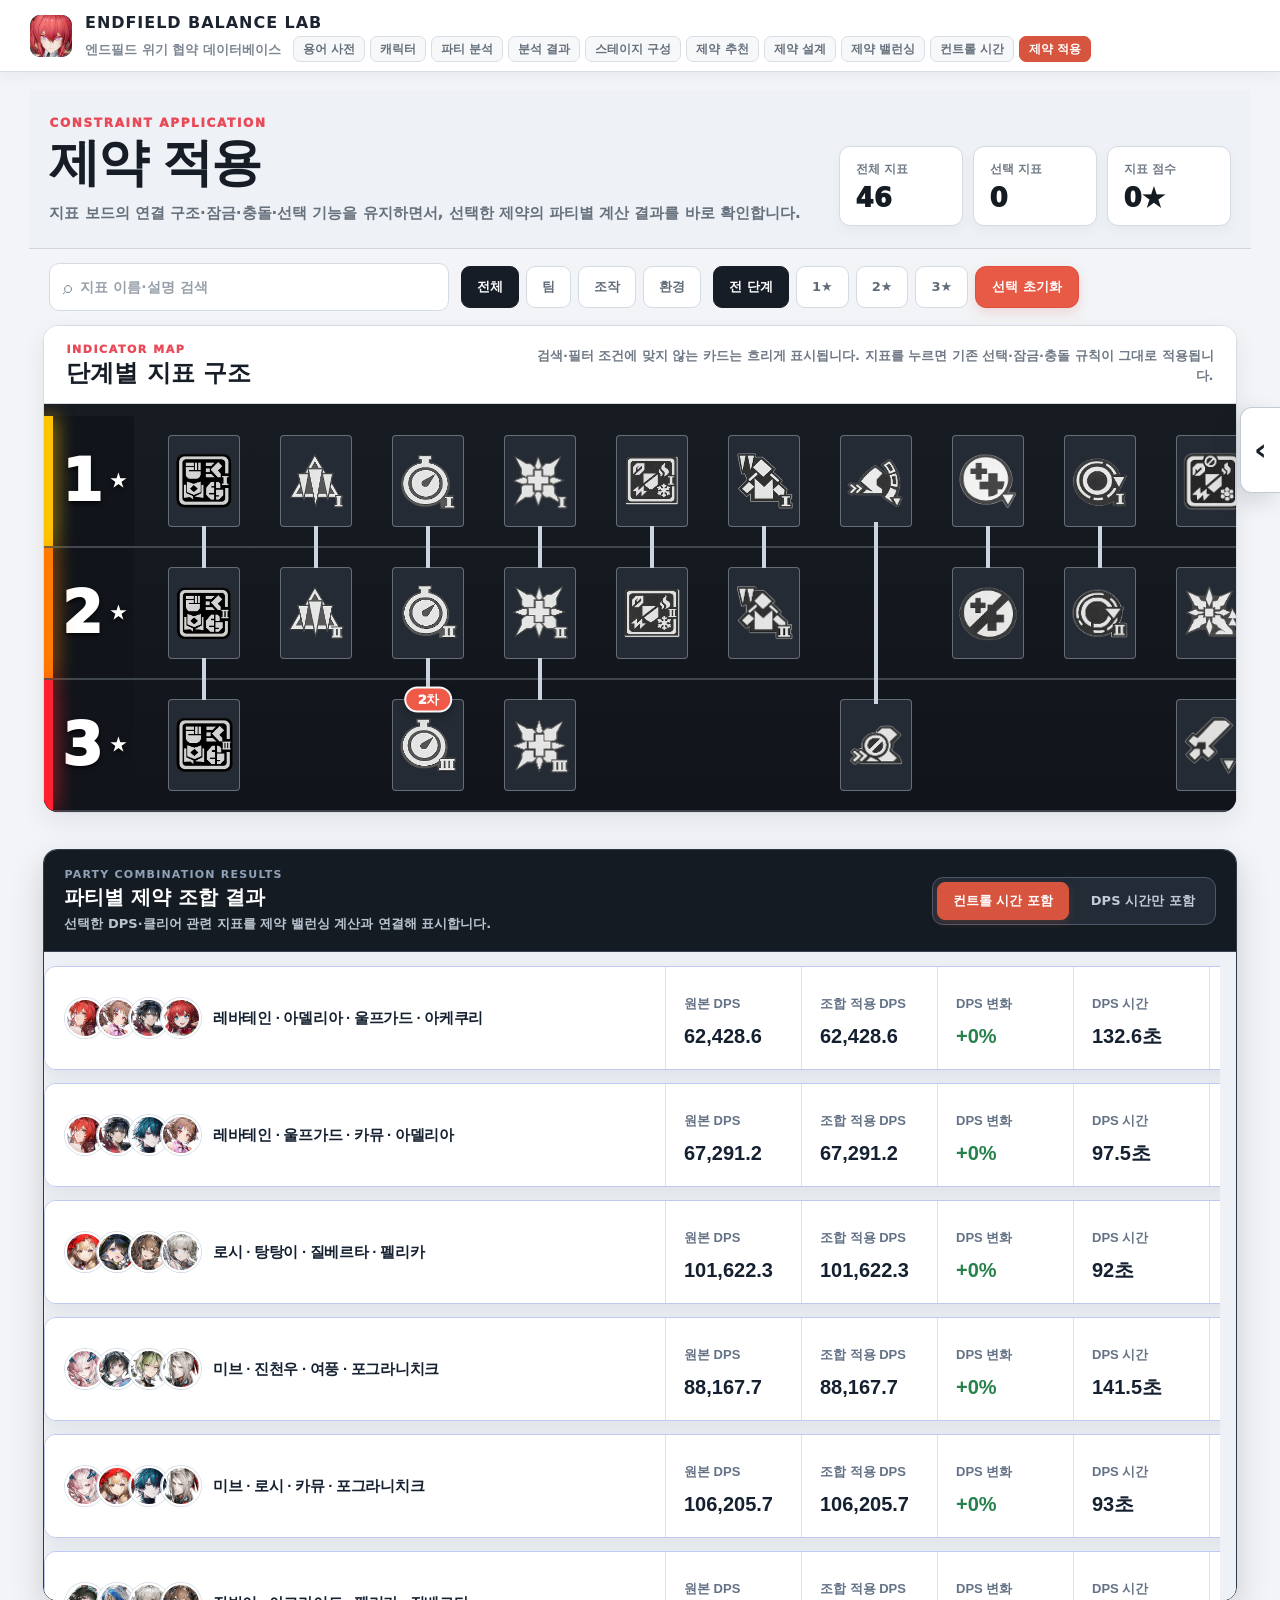
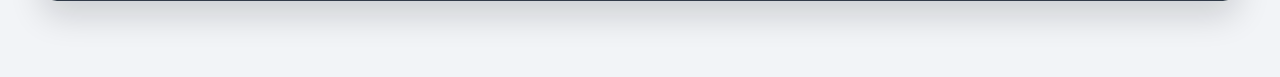
==== constraint-application/index.html @ 931641bd "사이트 초기 파일" ====
<!DOCTYPE html>
<html lang="ko">
<head>
  <meta charset="UTF-8" />
  <meta name="viewport" content="width=device-width, initial-scale=1.0"/>
  <title>제약 적용 | Endfield Balance Lab</title>
  <link rel="stylesheet" href="style.css"/>
  <link rel="stylesheet" href="dashboard.css"/>
  <link rel="stylesheet" href="redesign.css"/>
  <link rel="stylesheet" href="editor-v3.css"/>
  <link rel="stylesheet" href="editor-v4.css"/>
  <link rel="stylesheet" href="editor-v5.css"/>
  <link rel="stylesheet" href="editor-v6.css"/>
  <link rel="stylesheet" href="editor-v7.css"/>
  <link rel="stylesheet" href="editor-v8.css"/>
  <link rel="stylesheet" href="editor-v9.css"/>
  <link rel="stylesheet" href="editor-v10.css"/>
  <link rel="stylesheet" href="editor-v11.css"/>
  <link rel="stylesheet" href="editor-v12.css"/>
  <link rel="stylesheet" href="constraint-application.css?v=12"/>
  <link rel="stylesheet" href="integration-nav.css?v=10"/>
  <link rel="icon" type="image/png" href="favicon.png">
</head>
<body>
<header class="integrated-site-topbar">
  <div class="integrated-site-brand">
    <a class="integrated-brand-mark" href="../index.html" aria-label="Endfield Balance Lab 파티 분석 페이지"><img class="site-brand-character" src="../assets/lab-brand-character.jpg" alt=""></a>
    <div class="integrated-brand-copy">
      <a class="integrated-brand-title" href="../index.html"><strong>ENDFIELD BALANCE LAB</strong></a>
      <div class="integrated-brand-lower">
        <small>엔드필드 위기 협약 데이터베이스</small>
        <nav class="integrated-site-nav" aria-label="페이지 전환">
          <a href="../glossary.html">용어 사전</a>
          <a href="../characters.html">캐릭터</a>
          <a href="../index.html">파티 분석</a>
          <a href="../results.html">분석 결과</a>
          <a href="../dungeon-monsters.html">스테이지 구성</a>
          <a href="../constraints.html">제약 추천</a>
          <a href="../constraint-board.html">제약 설계</a>
          <a href="../constraint-balancing/index.html">제약 밸런싱</a>
          <a href="../control-time/index.html">컨트롤 시간</a>
          <a href="index.html" class="active" aria-current="page">제약 적용</a>
        </nav>
      </div>
    </div>
  </div>
</header>

<main id="constraint-page-stage" class="app-stage constraint-only-stage">
  <section id="simulator-view" class="app-view active">
    <div class="sim-wrapper">
      <header class="constraint-workspace-head">
        <div>
          <div class="constraint-workspace-kicker">CONSTRAINT APPLICATION</div>
          <h1>제약 적용</h1>
          <p>지표 보드의 연결 구조·잠금·충돌·선택 기능을 유지하면서, 선택한 제약의 파티별 계산 결과를 바로 확인합니다.</p>
        </div>
        <div class="constraint-workspace-metrics" aria-label="제약 적용 현황">
          <div><small>전체 지표</small><strong id="dashboard-total-count">46</strong></div>
          <div><small>선택 지표</small><strong id="dashboard-selected-count">0</strong></div>
          <div><small>지표 점수</small><strong><span id="dashboard-score">0</span>★</strong></div>
        </div>
      </header>

      <main class="sim-main sim-main-stacked">
        <div class="constraint-board-toolbar" aria-label="지표 검색 및 필터">
          <label class="constraint-search-box">
            <span aria-hidden="true">⌕</span>
            <input id="constraint-board-search" type="search" placeholder="지표 이름·설명 검색" autocomplete="off">
          </label>
          <div class="constraint-filter-group" id="constraint-type-filters" aria-label="지표 유형 필터">
            <button class="constraint-filter-chip active" type="button" data-filter="all">전체</button>
            <button class="constraint-filter-chip" type="button" data-filter="team">팀</button>
            <button class="constraint-filter-chip" type="button" data-filter="control">조작</button>
            <button class="constraint-filter-chip" type="button" data-filter="env">환경</button>
          </div>
          <div class="constraint-filter-group" id="constraint-tier-filters" aria-label="지표 단계 필터">
            <button class="constraint-filter-chip active" type="button" data-tier="all">전 단계</button>
            <button class="constraint-filter-chip" type="button" data-tier="1">1★</button>
            <button class="constraint-filter-chip" type="button" data-tier="2">2★</button>
            <button class="constraint-filter-chip" type="button" data-tier="3">3★</button>
            <button class="constraint-selection-reset" type="button" onclick="resetSelected()">선택 초기화</button>
          </div>
        </div>

        <section class="sim-board-shell constraint-dashboard-board">
          <div class="constraint-board-heading">
            <div>
              <span>INDICATOR MAP</span>
              <h2>단계별 지표 구조</h2>
            </div>
            <p>검색·필터 조건에 맞지 않는 카드는 흐리게 표시됩니다. 지표를 누르면 기존 선택·잠금·충돌 규칙이 그대로 적용됩니다.</p>
          </div>
          <div class="sim-body">
            <section class="board-wrap" aria-label="지표 선택 보드">
              <div id="grid-area" class="grid-area"></div>
            </section>
          </div>
        </section>

        <!-- V21 선택 상태 처리에 필요한 원본 영역입니다. 화면에는 표시하지 않습니다. -->
        <section class="side-panel selected-panel-wide" aria-label="선택된 지표 목록">
          <div class="panel-header">
            <div><span>선택된 지표</span><small>선택 순서대로 확인하고 개별 제거할 수 있습니다.</small></div>
            <div class="panel-header-actions">
              <div class="selected-score-box"><small>총합 점수</small><strong id="selected-score">0★</strong></div>
              <div class="selected-count-box"><small>선택 수</small><strong id="selected-count">0</strong></div>
              <button class="panel-reset-btn" onclick="resetSelected()">전체 초기화</button>
            </div>
          </div>
          <div id="panel-list" class="panel-list panel-list-wide"></div>
        </section>

        <section class="constraint-result-shell" aria-label="파티별 제약 조합 결과">
          <div class="constraint-result-heading">
            <div>
              <span>PARTY COMBINATION RESULTS</span>
              <h2>파티별 제약 조합 결과</h2>
              <p>선택한 DPS·클리어 관련 지표를 제약 밸런싱 계산과 연결해 표시합니다.</p>
            </div>
            <div class="constraint-time-mode-toggle" role="group" aria-label="남은 시간 계산 기준">
              <button type="button" class="constraint-time-mode-button active" data-time-mode="practical" aria-pressed="true">컨트롤 시간 포함</button>
              <button type="button" class="constraint-time-mode-button" data-time-mode="dps" aria-pressed="false">DPS 시간만 포함</button>
            </div>
          </div>
          <iframe
            id="constraint-result-frame"
            class="constraint-result-frame"
            src="constraint-balancing/index.html?embed=1"
            title="파티별 제약 조합 결과"
            scrolling="auto"
          ></iframe>
        </section>
      </main>
    </div>
  </section>
</main>


<button type="button" id="constraint-combo-drawer-toggle" class="constraint-combo-drawer-toggle" aria-expanded="false" aria-controls="constraint-combo-drawer" aria-label="제약 조합 저장 패널 열기">
  <span aria-hidden="true">‹</span>
</button>

<aside id="constraint-combo-drawer" class="constraint-combo-drawer" aria-hidden="true" aria-labelledby="constraint-combo-drawer-title" inert>
  <div class="constraint-combo-drawer-inner">
    <header class="constraint-combo-drawer-heading">
      <small>CONSTRAINT COMBINATION ARCHIVE</small>
      <div class="constraint-combo-heading-row">
        <h2 id="constraint-combo-drawer-title">제약 조합</h2>
        <label class="constraint-combo-search-field" aria-label="제약 조합 제목 검색">
          <input id="constraint-combo-search" type="search" autocomplete="off" placeholder="제약 조합 검색">
        </label>
      </div>
      <p>선택한 제약들을 조합으로 저장하거나, 저장된 조합을 다시 불러옵니다.</p>
    </header>

    <div class="constraint-combo-tabs" role="tablist" aria-label="제약 조합 메뉴">
      <button type="button" id="constraint-combo-save-tab" class="constraint-combo-tab active" role="tab" aria-selected="true" aria-controls="constraint-combo-save-panel">제약 조합 저장</button>
      <button type="button" id="constraint-combo-saved-tab" class="constraint-combo-tab" role="tab" aria-selected="false" aria-controls="constraint-combo-saved-panel">저장된 제약 조합 <span id="constraint-combo-saved-count">0</span></button>
    </div>

    <section id="constraint-combo-save-panel" class="constraint-combo-panel active" role="tabpanel" aria-labelledby="constraint-combo-save-tab">
      <div class="constraint-combo-current-summary">
        <div><small>현재 총점</small><strong><span id="constraint-combo-current-score">0</span>★</strong></div>
        <div><small>선택 제약</small><strong><span id="constraint-combo-current-count">0</span>개</strong></div>
      </div>
      <label class="constraint-combo-name-field">
        <span>제약 조합 이름</span>
        <input id="constraint-combo-name" type="text" maxlength="48" autocomplete="off" placeholder="예: 13점 보스전 조합">
      </label>
      <div class="constraint-combo-section-title"><strong>현재 선택된 제약</strong><span id="constraint-combo-current-caption">선택 없음</span></div>
      <div id="constraint-combo-current-list" class="constraint-combo-constraint-list"></div>
      <div class="constraint-combo-save-actions">
        <button type="button" id="constraint-combo-save-button" class="constraint-combo-primary-button">현재 조합 저장 + JSON 추출</button>
        <p id="constraint-combo-save-note">저장하면 이 브라우저에 기록되고, 저장된 조합 전체가 JSON 파일로 함께 추출됩니다.</p>
      </div>
    </section>

    <section id="constraint-combo-saved-panel" class="constraint-combo-panel" role="tabpanel" aria-labelledby="constraint-combo-saved-tab" hidden>
      <div class="constraint-combo-section-title"><strong>저장된 제약 조합</strong><span id="constraint-combo-saved-caption">0개</span></div>
      <div id="constraint-combo-saved-list" class="constraint-combo-saved-list"></div>
    </section>
  </div>
</aside>

<div id="constraint-combo-toast" class="constraint-combo-toast" role="status" aria-live="polite"></div>

<script src="data.js"></script>
<script src="script.js"></script>
<script src="saved-constraint-combinations.js"></script>
<script src="constraint-application.js?v=12"></script>
</body>
</html>
---- constraint-application/style.css ----
/* =========================================================
   Base / Reset
========================================================= */
*{
  margin:0;
  padding:0;
  box-sizing:border-box;
}

html,
body{
  width:100%;
  height:100%;
}

body{
  overflow:hidden;
  font-family:"Pretendard","Noto Sans KR",sans-serif;
  color:#fff;
  background:
    radial-gradient(circle at left,#00374c 0%,#020814 45%),
    radial-gradient(circle at right,#3b0010 0%,#020814 55%);
}

/* =========================================================
   Main Layout
========================================================= */


.sim-wrapper{
  position:relative;
  overflow:hidden;
  width:100%;
  height:100vh;
  display:grid;
  grid-template-rows:110px minmax(0,1fr);
  background:#020814;
}

.sim-wrapper::before{
  content:"";
  position:absolute;
  inset:0;
  z-index:0;

  background:
    linear-gradient(
      rgba(0,0,0,.35),
      rgba(0,0,0,.50)
    ),
    linear-gradient(#020814,#020814);

  background-size:cover;
  background-position:center;
  background-repeat:no-repeat;
  pointer-events:none;
}

.sim-wrapper > *{
  position:relative;
  z-index:1;
}

.sim-main{
  display:grid;
  grid-template-columns:minmax(0,1fr) clamp(420px, 24vw, 560px);
  min-width:0;
  min-height:0;
}

.main-left{
  display:grid;
  grid-template-rows:minmax(0,1fr) auto 88px;
  min-width:0;
  min-height:0;
}

.sim-body{
  display:block;
  min-width:0;
  min-height:0;
  overflow:visible;
}


.sim-header{
  position:relative;
  padding:18px 32px 28px;
  border-bottom:1px solid rgba(255,255,255,.08);
}

.small-title{
  margin-bottom:10px;
  font-size:14px;
  font-weight:700;
  color:#d7d7d7;
}

.main-title{
  position:relative;
  padding-left:18px;
  font-size:clamp(52px, 3.2vw, 76px);
  font-weight:900;
  letter-spacing:-.03em;
}

.main-title::before{
  content:"";
  position:absolute;
  left:0;
  top:6px;
  width:8px;
  height:52px;
  background:repeating-linear-gradient(
    to bottom,
    #fff 0 8px,
    transparent 8px 12px
  );
}



/* =========================================================
   Constraint Board
========================================================= */
.board-wrap{
  overflow-x:auto;
  overflow-y:visible;
  min-width:0;
  margin-top:24px;
  scrollbar-width:thin;
  scrollbar-color:rgba(255,255,255,.08) transparent;
}

.board-wrap::-webkit-scrollbar{
  height:6px;
}

.board-wrap::-webkit-scrollbar-track{
  background:transparent;
}

.board-wrap::-webkit-scrollbar-thumb{
  background:rgba(255,255,255,.08);
  border-radius:999px;
}

.board-wrap::-webkit-scrollbar-thumb:hover{
  background:rgba(255,255,255,.18);
}

.grid-area{
  min-width:max-content;
  overflow:visible;
}

.row-wrap{
  position:relative;
  display:grid;
  grid-template-columns:90px 1fr;
  min-width:2400px;
  height:clamp(140px, 8vw, 180px);
  border-bottom:4px solid rgba(140,140,160,.25);
  overflow:visible;
}

.row-label{
  position:relative;
  display:flex;
  align-items:center;
  justify-content:center;
  gap:8px;
  overflow:hidden;
  background:rgba(0,0,0,.45);
}

.tier-num{
  font-size:66px;
  font-weight:900;
}

.tier-icon{
  font-size:18px;
}

.tier-bar{
  position:absolute;
  left:0;
  top:0;
  bottom:0;
  width:8px;
  z-index:3;
}

.tier-bar.t1{
  background:#ffc400;
  box-shadow:0 0 20px #ffc400;
}

.tier-bar.t2{
  background:#ff7a00;
  box-shadow:0 0 20px #ff7a00;
}

.tier-bar.t3{
  background:#ff2030;
  box-shadow:0 0 20px #ff2030;
}

.cards-row{
  position:relative;
  display:grid;
  grid-template-columns:repeat(24, clamp(72px, 4vw, 96px));
  column-gap:clamp(42px, 2.4vw, 64px);
  align-items:center;
  padding-left:32px;
}

/* =========================================================
   Constraint Cards
========================================================= */
.card{
  position:relative;
  width:clamp(72px, 4vw, 96px);
  height:clamp(92px, 5.2vw, 122px);
  border:1px solid rgba(255,255,255,.25);
  background:linear-gradient(135deg,rgba(255,255,255,.12),rgba(255,255,255,.03));
  display:flex;
  align-items:center;
  justify-content:center;
  transition:.14s;
  overflow:visible;
}

.card:hover{
  border-color:rgba(255,255,255,.5);
  z-index:200;
}

.card.selected{
  background:linear-gradient(
    180deg,
    #d21820 0%,
    #8f1015 100%
  );

  border-color:#ff7070;

  box-shadow:
    0 0 0 1px rgba(255,255,255,.45),
    0 0 10px rgba(255,40,40,.38),
    0 0 18px rgba(255,0,0,.22);
}

.card.select-flash{
  animation:selectedCardPulse .32s ease-out;
}

@keyframes selectedCardPulse{
  0%{
    box-shadow:
      0 0 0 0 rgba(255,255,255,0),
      0 0 0 rgba(255,0,0,0);
    filter:brightness(1);
  }

  45%{
    box-shadow:
       0 0 0 4px rgba(255,255,255,1),
       0 0 30px rgba(255,0,0,1),
       0 0 68px rgba(255,0,0,.95),
       0 0 110px rgba(255,40,40,.45);
   
     filter:brightness(1.65);
  }

  100%{
    box-shadow:
      0 0 0 2px rgba(255,255,255,.75),
      0 0 16px rgba(255,0,0,.9),
      0 0 34px rgba(255,0,0,.55);
    filter:brightness(1);
  }
}

.card-icon{
  font-size:34px;
  color:#f2f2f2;
  z-index:2;
}

.card-icon img{
  width:clamp(60px, 3.2vw, 78px);
  height:clamp(60px, 3.2vw, 78px);
  object-fit:contain;
  display:block;
}

.card-check{
  position:absolute;
  top:6px;
  right:6px;
  width:22px;
  height:22px;
  background:#fff;
  color:#d40000;
  display:none;
  align-items:center;
  justify-content:center;
  font-size:18px;
  font-weight:900;
  z-index:20;
}

.card.selected .card-check{
  display:flex;
}

.card-pts{
  position:absolute;
  right:8px;
  bottom:6px;
  font-size:15px;
  font-weight:700;
  color:#fff;
  z-index:10;
}

.card-x{
  position:absolute;
  inset:0;
  display:flex;
  align-items:center;
  justify-content:center;
  font-size:48px;
  color:rgba(255,255,255,.08);
}

.empty{
  opacity:.18;
}

.card.empty{
  border:none !important;
  background:none !important;
  box-shadow:none !important;
}

.disabled{
  opacity:.4;
}

.lock-mark{
  position:absolute;
  left:6px;
  bottom:4px;
  font-size:16px;
  z-index:20;
}

.key-card{
  border-color:#ffd400;
  box-shadow:0 0 12px rgba(255,212,0,.35);
}

/* =========================================================
   Group Connection Lines
========================================================= */
.conn{
  position:absolute;
  background:#dfe7f2;
  pointer-events:none;
  z-index:1;
  box-shadow:none;
}

.card.line-top .conn.top{
  width:4px;
  height:38px;
  left:50%;
  transform:translateX(-50%);
  top:-38px;
}

.card.line-bottom .conn.bottom{
  width:4px;
  height:38px;
  left:50%;
  transform:translateX(-50%);
  bottom:-38px;
}

.card.line-left .conn.left{
  height:4px;
  width:42px;
  top:50%;
  transform:translateY(-50%);
  left:-42px;
}

.card.line-right .conn.right{
  height:4px;
  width:42px;
  top:50%;
  transform:translateY(-50%);
  right:-42px;
}

.connector-only{
  background:transparent;
  border:none;
  opacity:1;
}

.connector-only .card-x{
  display:none;
}

.connector-only.line-top.line-bottom::before{
  content:"";
  position:absolute;
  left:50%;
  top:-45px;
  bottom:-45px;
  width:4px;
  transform:translateX(-50%);
  background:#dfe7f2;
  box-shadow:none;
  z-index:1;
  pointer-events:none;
}

.connector-only .conn.top,
.connector-only .conn.bottom{
  display:none !important;
}

/* =========================================================
   Conflict Indicators
========================================================= */
.group-conflict{
  opacity:1;
  filter:none;
}

.conflict-dim{
  position:absolute;
  inset:0;
  z-index:25;

  background:rgba(0,0,0,.42);
  backdrop-filter:grayscale(.8) brightness(.75);

  pointer-events:none;
}

.conflict-text{
  position:absolute;
  top:14px;
  font-size:15px;
  font-weight:900;
  color:#fff;
  z-index:30;
  pointer-events:none;
}

.conflict-mark{
  position:absolute;
  bottom:18px;
  font-size:28px;
  font-weight:900;
  color:#ff3a3a;
  z-index:30;
  pointer-events:none;
}

.card:not(.group-conflict) .conflict-text,
.card:not(.group-conflict) .conflict-mark{
  display:none;
}

/* =========================================================
   Selected Indicator Side Panel
========================================================= */
.side-panel{
  border-left:1px solid rgba(255,255,255,.08);
  background:rgba(0,0,0,.58);
  display:flex;
  flex-direction:column;
  min-height:0;
  height:100%;
}

.panel-header{
  flex:0 0 auto;
  height:44px;
  background:#ececec;
  color:#111;
  display:flex;
  align-items:center;
  justify-content:space-between;
  padding:0 14px;
  font-weight:900;
  font-size:16px;
}

.panel-reset-btn{
  height:26px;
  padding:0 12px;
  border:1px solid rgba(0,0,0,.25);
  background:#222;
  color:#fff;
  font-size:12px;
  font-weight:900;
  cursor:pointer;
}

.panel-reset-btn:hover{
  background:#444;
}

.panel-list{
  flex:1;
  min-height:0;

  overflow-y:auto;
  overflow-x:hidden;

  padding:10px;

  scrollbar-width:thin;
  scrollbar-color:rgba(255,255,255,.10) transparent;
}

.panel-empty{
  margin:auto;
  text-align:center;
  line-height:1.8;
  color:#aaa;
  font-size:18px;
}

.panel-item{
  display:grid;
  grid-template-columns:62px minmax(0,1fr) 30px;
  grid-template-areas:"left content del";
  gap:8px;
  align-items:stretch;
  min-height:72px;
  padding:7px 10px;
  margin-bottom:6px;
  background:linear-gradient(90deg,rgba(255,255,255,.15),rgba(255,255,255,.04));
  border-left:5px solid #ff7a00;
  overflow:hidden;
}

.panel-item > div:nth-child(3){
  min-width:0;
}

.panel-item.tier-1{
  border-left-color:#ffd400;
}

.panel-item.tier-2{
  border-left-color:#ff7a00;
}

.panel-item.tier-3{
  border-left-color:#ff2030;
}

.panel-item.tier-1 .panel-score{
  background:#ffd400;
  color:#111;
}

.panel-item.tier-2 .panel-score{
  background:#ff7a00;
  color:#fff;
}

.panel-item.tier-3 .panel-score{
  background:#ff2030;
  color:#fff;
}

.panel-score{
  grid-area:left;
  justify-self:start;
  align-self:start;
  width:42px;
  height:18px;
  display:flex;
  align-items:center;
  justify-content:center;
  font-weight:900;
  font-size:12px;
  background:#ff7a00;
  color:#fff;
  border-radius:2px;
}

.panel-icon{
  grid-area:left;
  align-self:end;
  justify-self:start;
  display:flex;
  align-items:center;
  justify-content:center;
  margin:8px 0 2px 2px;
}

.panel-icon img{
  width:40px;
  height:40px;
  object-fit:contain;
  display:block;
}

.panel-content{
  grid-area:content;
  min-width:0;
  align-self:start;
  padding-top:2px;
}

.panel-name{
  font-size:14px;
  font-weight:900;
  margin-bottom:5px;
  line-height:1.1;
}

.panel-desc{
  font-size:13px;
  display:block;
  white-space:normal;
  word-break:keep-all;
  overflow-wrap:anywhere;
  line-height:1.22;
  max-height:none;
  height:auto;
  overflow:visible;
  padding-right:0;
}

.panel-del{
  grid-area:del;
  align-self:center;
  justify-self:center;
  width:24px;
  height:52px;
  border:none;
  border-radius:3px;
  background:#efefef;
  color:#444;
  font-size:18px;
  font-weight:900;
  cursor:pointer;
  display:flex;
  align-items:center;
  justify-content:center;
}

.panel-del:hover{
  background:#fff;
  color:#000;
}

/* =========================================================
   Selected Panel Animations
========================================================= */
.panel-item.new-item{
  animation:panelSliceIn .28s cubic-bezier(.16,.9,.25,1.15) both;
  transform-origin:right center;
}

.panel-item.removing-item{
  overflow:hidden;
  pointer-events:none;
  animation:
    panelSliceOut .22s ease-in forwards,
    panelCollapse .22s ease-in forwards;
  transform-origin:right center;
}

@keyframes panelSliceIn{
  0%{
    opacity:0;
    transform:translateX(46px) scaleX(.12) scaleY(.94);
    filter:brightness(1.8);
  }

  55%{
    opacity:1;
    transform:translateX(-4px) scaleX(1.03) scaleY(1);
    filter:brightness(1.25);
  }

  100%{
    opacity:1;
    transform:translateX(0) scaleX(1) scaleY(1);
    filter:brightness(1);
  }
}

@keyframes panelSliceOut{
  0%{
    opacity:1;
    transform:translateX(0) scaleX(1);
    filter:brightness(1);
  }

  100%{
    opacity:0;
    transform:translateX(46px) scaleX(.08);
    filter:brightness(1.8);
  }
}

@keyframes panelCollapse{
  0%{
    max-height:320px;
    margin-bottom:10px;
    padding-top:10px;
    padding-bottom:10px;
  }

  100%{
    max-height:0;
    margin-bottom:0;
    padding-top:0;
    padding-bottom:0;
  }
}

/* =========================================================
   Footer / Total Score
========================================================= */
.constraint-list-area{
  display:none !important;
}

.sim-footer{
  display:flex;
  align-items:center;
  justify-content:flex-end;
  gap:16px;
  padding:0 22px;
  background:linear-gradient(90deg,rgba(60,0,0,.3),rgba(140,0,0,.55));
}

.sim-footer > *{
  position:relative;
  z-index:1;
}

.warn-text{
  opacity:0;
  transition:.2s;
  font-size:16px;
  margin-left:auto;
  margin-right:16px;
}

.warn-text.visible{
  opacity:1;
}

.total-score{
  display:flex;
  align-items:center;
  justify-content:center;
  gap:10px;

  width:240px;
  height:64px;
  border-radius:999px;

  background:rgba(255,255,255,.12);
  box-shadow:none;
  font-weight:900;
  justify-self:end;
}

.total-score.danger{
  background:linear-gradient(90deg,#ff9b1f,#ff001f);
  box-shadow:0 0 30px rgba(255,80,0,.45);
}

.total-label{
  font-size:20px;
}

.total-num{
  font-size:54px;
}

.reset-btn{
  border:none;
  padding:0 22px;
  height:46px;
  border-radius:999px;
  background:rgba(255,255,255,.14);
  color:#fff;
  font-size:16px;
  font-weight:900;
  cursor:pointer;
}

.reset-btn:hover{
  background:rgba(255,255,255,.24);
}

/* =========================================================
   Intro Splash
========================================================= */
#intro-screen{
  position:fixed;
  inset:0;
  z-index:99999;
  display:flex;
  align-items:center;
  justify-content:center;
  background:#000;
  animation:introFadeOut 2.6s forwards;
}

#intro-screen img{
  width:100vw;
  height:100vh;
  object-fit:cover;
  opacity:0;
  animation:introLogo 2s ease forwards;
}

@keyframes introLogo{
  0%{
    opacity:0;
    transform:scale(.96);
    filter:blur(12px);
  }

  20%{
    opacity:1;
    transform:scale(1);
    filter:blur(0);
  }

  72%{
    opacity:1;
    transform:scale(1);
    filter:blur(0);
  }

  100%{
    opacity:0;
    transform:scale(1.02);
    filter:blur(4px);
  }
}

@keyframes introFadeOut{
  0%{
    opacity:1;
    visibility:visible;
  }

  85%{
    opacity:1;
    visibility:visible;
  }

  100%{
    opacity:0;
    visibility:hidden;
    pointer-events:none;
  }
}

.card-tooltip{
  display:none;
}

.floating-tooltip{
  position:fixed;
  min-width:220px;
  max-width:300px;
  padding:10px 12px;
  background:rgba(8,10,18,.96);
  border:1px solid rgba(255,255,255,.18);
  box-shadow:0 8px 30px rgba(0,0,0,.45);
  z-index:99999;
  pointer-events:none;
  opacity:0;
  transform:translate(-50%, -18px);
  transition:opacity .12s, transform .12s;
}

.floating-tooltip.visible{
  opacity:1;
  transform:translate(-50%, -24px);
}

.tooltip-title{
  font-size:14px;
  font-weight:900;
  margin-bottom:6px;
  color:#fff;
}

.tooltip-desc{
  font-size:12px;
  line-height:1.45;
  color:#d6d6d6;
}

.yellow-text{
  color:#ffd54a;
  font-weight:700;
}

.defense-text{
  color:#d7a56a;
  font-weight:700;
}

.arts-text{
  color:#69c7ff;
  font-weight:700;
}

.board-wrap{
  cursor:grab;
}

.board-wrap.dragging{
  cursor:grabbing;
  user-select:none;
}

.card,
.card *{
  user-select:none;
  -webkit-user-select:none;
  -webkit-user-drag:none;
}

.card img,
.panel-icon img,
.card-icon img{
  pointer-events:none;
  user-select:none;
  -webkit-user-select:none;
  -webkit-user-drag:none;
  draggable:false;
}

.panel-list::-webkit-scrollbar{
  width:6px;
}

.panel-list::-webkit-scrollbar-track{
  background:transparent;
}

.panel-list::-webkit-scrollbar-thumb{
  background:rgba(255,255,255,.10);
  border-radius:999px;
}

.panel-list::-webkit-scrollbar-thumb:hover{
  background:rgba(255,255,255,.20);
}


.stats-hud{
  height:180px;
  margin:14px 28px 18px 28px;
  padding:32px 18px 14px;
  
  display:grid;
  grid-template-columns:130px minmax(0,1fr);
  gap:22px;

  background:rgba(0,0,0,.28);
  border:1px solid rgba(255,255,255,.08);

  align-self:start;
  align-items:center;
  position:relative;
}

.pie-chart{
  width:112px;
  height:112px;
  border-radius:50%;
  background:conic-gradient(#333 0 100%);
  box-shadow:0 0 24px rgba(0,0,0,.45);
}

.stats-pie{
  display:flex;
  align-items:center;
  justify-content:center;
}

.block-row{
  display:grid;
  grid-template-columns:62px 34px minmax(0,1fr);
  align-items:center;
  gap:14px;

  font-size:16px;
  font-weight:900;
}

.block-track{
  display:flex;
  gap:7px;
  min-height:20px;
}

.stat-block{
  width:28px;
  height:18px;
  border-radius:3px;
  background:rgba(255,255,255,.16);
}

.block-row.team .stat-block{
  background:#4ea1ff;
  box-shadow:0 0 8px rgba(78,161,255,.45);
}

.block-row.control .stat-block{
  background:#ff9a3d;
  box-shadow:0 0 8px rgba(255,154,61,.45);
}

.block-row.env .stat-block{
  background:#52d273;
  box-shadow:0 0 8px rgba(82,210,115,.45);
}

.stats-bars{
  display:flex;
  flex-direction:column;
  justify-content:center;
  gap:12px;
}

.stats-title{
  position:absolute;
  top:10px;
  left:18px;

  font-size:13px;
  font-weight:900;
  letter-spacing:.08em;

  color:rgba(255,255,255,.72);
  text-transform:uppercase;
}

.result-btn{
  margin-right:auto;
  height:46px;
  padding:0 22px;
  border:none;
  border-radius:999px;
  background:rgba(255,255,255,.14);
  color:#fff;
  font-size:16px;
  font-weight:900;
  cursor:pointer;
}

.result-btn:hover{
  background:rgba(255,255,255,.24);
}

.result-page{
  min-height:100vh;
  overflow:hidden;
  color:#fff;
  background:#020814;
}

.result-page::before{
  content:"";
  position:fixed;
  inset:0;
  z-index:-1;

  background:
    linear-gradient(
      rgba(0,0,0,.76),
      rgba(0,0,0,.88)
    ),
    linear-gradient(#020814,#020814);

  background-size:cover;
  background-position:center;
  background-repeat:no-repeat;
}

.result-scale-wrap{
  width:100vw;
  height:100vh;
  overflow:auto;
}

.result-wrapper{
  width:1920px;
  min-height:1080px;
  padding:28px 32px 40px;
  transform-origin:top left;
}

.result-header{
  display:flex;
  align-items:center;
  justify-content:space-between;
  gap:24px;
  margin-bottom:28px;
  border-bottom:1px solid rgba(255,255,255,.12);
  padding-bottom:18px;
}

.result-total-box{
  flex:0 0 auto;
  height:52px;
  min-width:180px;
  padding:0 22px;

  display:flex;
  align-items:center;
  justify-content:center;
  gap:8px;

  border-radius:999px;
  background:linear-gradient(90deg,#ff9b1f,#ff001f);
  box-shadow:0 0 24px rgba(255,80,0,.35);

  font-weight:900;
}

.result-total-box span{
  font-size:17px;
}

.result-total-box strong{
  font-size:38px;
  line-height:1;
}

.result-columns{
  display:flex;
  justify-content:center;
  align-items:flex-start;
  gap:18px;
}

.result-column{
  width:440px;
  min-height:540px;
  padding:14px;
  background:rgba(0,0,0,.42);
  border:1px solid rgba(255,255,255,.1);
}

.result-column-title{
  height:38px;
  display:flex;
  align-items:center;
  justify-content:space-between;
  
  padding:0 12px;
  margin-bottom:12px;

  font-size:18px;
  font-weight:900;
  background:rgba(255,255,255,.12);
}

.result-column.team .result-column-title{
  border-left:5px solid #4ea1ff;
}

.result-column.control .result-column-title{
  border-left:5px solid #ff9a3d;
}

.result-column.env .result-column-title{
  border-left:5px solid #52d273;
}

.result-list{
  display:flex;
  flex-direction:column;
  gap:10px;
}

.result-card{
  display:grid;
  grid-template-columns:86px minmax(0,1fr);
  grid-template-areas:
    "left content";

  gap:10px;
  align-items:center;

  min-height:82px;
  padding:8px;

  background:linear-gradient(
    90deg,
    rgba(255,255,255,.14),
    rgba(255,255,255,.04)
  );

  border-left:5px solid #ff7a00;
}



.result-card.tier-1{
  border-left-color:#ffd400;
}

.result-card.tier-2{
  border-left-color:#ff7a00;
}

.result-card.tier-3{
  border-left-color:#ff2030;
}

.result-card-score{
  grid-area:left;
  justify-self:center;
  align-self:start;

  width:48px;
  height:22px;

  display:flex;
  align-items:center;
  justify-content:center;

  font-size:13px;
  font-weight:900;
  border-radius:2px;

  background:#ff7a00;
  color:#fff;
}

.result-card.tier-1 .result-card-score{
  background:#ffd400;
  color:#111;
}

.result-card.tier-2 .result-card-score{
  background:#ff7a00;
  color:#fff;
}

.result-card.tier-3 .result-card-score{
  background:#ff2030;
  color:#fff;
}

.result-card-icon{
  grid-area:left;
  justify-self:center;
  align-self:start;

  margin-top:28px;

  display:flex;
  align-items:center;
  justify-content:center;
}

.result-card-icon img{
  width:47px;
  height:47px;
  object-fit:contain;
  display:block;
}

.result-card-content{
  grid-area:content;
  min-width:0;
}

.result-card-name{
  font-size:18px;
  font-weight:900;
  line-height:1.15;
  margin-bottom:5px;
}

.result-card-desc{
  font-size:15px;
  line-height:1.35;
  color:#e8e8e8;
  word-break:keep-all;
  overflow-wrap:anywhere;
}

.result-empty{
  padding:24px 10px;
  color:rgba(255,255,255,.45);
  font-size:15px;
  text-align:center;
}

.result-guide{
  width:calc(440px * 3 + 18px * 2);
  margin:0 auto 22px;
  padding:18px 20px;
  background:rgba(0,0,0,.42);
  border:1px solid rgba(255,255,255,.1);
}
.result-guide-head{
  display:flex;
  align-items:flex-start;
  justify-content:space-between;
  gap:18px;
  margin-bottom:16px;
}

.result-guide-title{
  font-size:20px;
  font-weight:900;
  margin-bottom:6px;
}

.result-guide-desc{
  font-size:13px;
  color:rgba(255,255,255,.65);
  margin-bottom:16px;
}

.result-guide-list{
  display:flex;
  flex-wrap:wrap;
  gap:10px;
}

.guide-item{
  width:58px;
  height:72px;
  position:relative;

  display:flex;
  align-items:center;
  justify-content:center;

  background:rgba(255,255,255,.08);
  border:1px solid rgba(255,255,255,.16);
  border-left:5px solid #ff7a00;
}

.guide-item.tier-1{
  border-left-color:#ffd400;
}

.guide-item.tier-2{
  border-left-color:#ff7a00;
}

.guide-item.tier-3{
  border-left-color:#ff2030;
}

.guide-item img{
  width:42px;
  height:42px;
  object-fit:contain;
  display:block;
}

.guide-item span{
  position:absolute;
  right:5px;
  bottom:4px;
  font-size:11px;
  font-weight:900;
}




/* =========================================================
   Responsive
========================================================= */
@media (max-width:900px){
  body{
    overflow:auto;
  }

  .sim-wrapper{
    height:auto;
    min-height:100dvh;
    grid-template-rows:auto minmax(0,1fr);
  }

  .sim-header{
    padding:14px 16px 18px;
  }

  .small-title{
    font-size:12px;
  }

  .main-title{
    font-size:32px;
    padding-left:14px;
  }

  .main-title::before{
    width:6px;
    height:32px;
    top:4px;
  }

  .sim-main{
    grid-template-columns:1fr;
    min-height:0;
  }

  .main-left{
    grid-template-rows:auto auto 82px;
  }

  .sim-body{
    display:block;
    min-height:0;
  }

  .board-wrap{
    margin-top:10px;
    overflow-x:auto;
    overflow-y:hidden;
  }

  .row-wrap{
    min-width:1880px;
    height:96px;
    grid-template-columns:58px 1fr;
  }

  .cards-row{
    grid-template-columns:repeat(24,52px);
    column-gap:24px;
    padding-left:22px;
  }

  .card{
    width:52px;
    height:66px;
  }

  .card-icon img{
    width:46px;
    height:46px;
  }

  .card-check{
    top:4px;
    right:4px;
    width:18px;
    height:18px;
    font-size:15px;
  }

  .tier-num{
    font-size:38px;
  }

  .tier-icon{
    font-size:13px;
  }

  .side-panel{
    height:240px;
    border-left:none;
    border-top:1px solid rgba(255,255,255,.12);
  }

  .panel-header{
    height:36px;
    padding:0 10px;
    font-size:13px;
  }

  .panel-reset-btn{
    height:24px;
    padding:0 10px;
    font-size:11px;
  }

  .panel-list{
    padding:8px;
    overflow-x:hidden;
    overflow-y:auto;
  }

  .panel-item{
    grid-template-columns:52px minmax(0,1fr) 28px;
    grid-template-areas:"left content del";
    gap:8px;
    min-height:72px;
    padding:7px 8px;
    margin-bottom:6px;
  }

  .panel-score{
    width:38px;
    height:17px;
    font-size:11px;
  }

  .panel-icon{
    margin:7px 0 1px 1px;
  }

  .panel-icon img{
    width:32px;
    height:32px;
  }

  .panel-content{
    min-width:0;
    padding-top:1px;
  }

  .panel-name{
    font-size:13px;
    line-height:1.12;
    margin-bottom:4px;
  }

  .panel-desc{
    font-size:11px;
    line-height:1.25;
    word-break:keep-all;
    overflow-wrap:anywhere;
  }

  .panel-del{
    width:24px;
    height:46px;
    font-size:17px;
  }

  .stats-hud{
    height:128px;
    margin:10px 12px 10px;
    padding:28px 12px 10px;
    grid-template-columns:90px minmax(0,1fr);
    gap:14px;
  }

  .stats-title{
    top:8px;
    left:12px;
    font-size:11px;
  }

  .pie-chart{
    width:76px;
    height:76px;
  }

  .block-row{
    grid-template-columns:42px 24px minmax(0,1fr);
    gap:8px;
    font-size:12px;
  }

  .stats-bars{
    gap:8px;
  }

  .block-track{
    gap:4px;
    min-height:14px;
  }

  .stat-block{
    width:18px;
    height:12px;
  }

  .sim-footer{
    height:82px;
    padding:0 12px;
  }

  .result-btn{
    height:38px;
    padding:0 14px;
    font-size:13px;
  }

  .warn-text{
    display:none;
  }

  .total-score{
    width:170px;
    height:54px;
    gap:6px;
  }

  .total-label{
    font-size:15px;
  }

  .total-num{
    font-size:42px;
  }
  .result-wrapper{
    padding:18px 14px 28px;
  }

  .result-header{
    align-items:flex-start;
    flex-direction:column;
  }

  .result-total-box{
    width:100%;
    height:58px;
  }

  .result-total-box strong{
    font-size:42px;
  }

  .result-columns{
    grid-template-columns:1fr;
  }

  .result-column{
    min-height:auto;
  }
}


/* HAR에 본문이 포함되지 않은 원본 인트로 이미지를 CSS로 재구성 */
#intro-screen{
  background:
    radial-gradient(circle at 50% 45%,rgba(132,0,0,.24),transparent 38%),
    linear-gradient(rgba(0,0,0,.50),rgba(0,0,0,.80)),
    linear-gradient(#020814,#020814),
    #000;
}
.intro-recreation{
  position:relative;
  min-width:min(880px,86vw);
  padding:54px 68px 58px;
  border-left:8px solid #d3151e;
  background:linear-gradient(90deg,rgba(0,0,0,.86),rgba(0,0,0,.28));
  box-shadow:0 0 80px rgba(190,0,0,.18);
  opacity:0;
  animation:introLogo 2s ease forwards;
}
.intro-recreation::before{
  content:"";position:absolute;left:-8px;top:0;width:8px;height:32%;background:#ffd000;
}
.intro-kicker{font-size:clamp(13px,1.1vw,18px);font-weight:800;letter-spacing:.12em;color:#d9d9d9;margin-bottom:18px}
.intro-title{display:flex;align-items:baseline;gap:22px;white-space:nowrap;line-height:.95}
.intro-title span{font-size:clamp(56px,7vw,126px);font-weight:300;letter-spacing:-.08em;color:#fff}
.intro-title strong{font-size:clamp(58px,7.4vw,134px);font-weight:950;letter-spacing:-.07em;color:#fff}
.intro-rule{height:2px;margin:30px 0 18px;background:linear-gradient(90deg,#fff,rgba(255,255,255,.12),transparent)}
.intro-caption{font-size:clamp(14px,1.4vw,24px);font-weight:800;letter-spacing:.42em;color:#c7c7c7}
@media (max-width:720px){.intro-recreation{min-width:90vw;padding:34px 28px 38px}.intro-title{display:block}.intro-title strong{display:block;margin-top:8px}.intro-caption{letter-spacing:.2em}}
---- constraint-application/dashboard.css ----
:root{
  --appbar-h:72px;
  --red:#ee2535;
  --red-deep:#760d18;
  --orange:#ff9d2e;
  --yellow:#ffd255;
  --cyan:#67c8ff;
  --green:#61db8a;
  --ink:#070a10;
  --panel:rgba(8,11,18,.92);
  --panel-2:rgba(16,20,29,.92);
  --line:rgba(255,255,255,.12);
  --muted:#9ea7b7;
}

body{background:#06080d;}

.app-topbar{
  position:relative;
  z-index:30;
  height:var(--appbar-h);
  display:grid;
  grid-template-columns:minmax(260px,1fr) auto minmax(210px,1fr);
  align-items:center;
  gap:22px;
  padding:0 24px;
  border-bottom:1px solid rgba(255,255,255,.1);
  background:linear-gradient(90deg,rgba(5,7,12,.98),rgba(18,5,9,.98));
  box-shadow:0 10px 30px rgba(0,0,0,.32);
}

.app-brand{display:flex;align-items:center;gap:12px;min-width:0;}
.app-brand-mark{font-weight:900;letter-spacing:-4px;color:var(--red);font-size:24px;text-shadow:0 0 14px rgba(238,37,53,.65);}
.app-brand strong{display:block;font-size:14px;letter-spacing:.1em;white-space:nowrap;}
.app-brand small{display:block;color:#8f97a5;font-size:11px;margin-top:3px;white-space:nowrap;}

.app-tabs{display:flex;gap:6px;padding:5px;border:1px solid rgba(255,255,255,.09);background:rgba(255,255,255,.025);}
.app-tab{
  border:0;
  color:#9ba3b0;
  background:transparent;
  padding:11px 18px;
  font-weight:800;
  cursor:pointer;
  transition:.2s ease;
}
.app-tab:hover{color:#fff;background:rgba(255,255,255,.06);}
.app-tab.active{color:#fff;background:linear-gradient(135deg,#a70f1e,#e32939);box-shadow:0 0 18px rgba(238,37,53,.25);}

.topbar-status{justify-self:end;display:flex;gap:8px;}
.topbar-status span{padding:9px 12px;border:1px solid rgba(255,255,255,.1);background:rgba(255,255,255,.04);font-size:12px;color:#aab1bd;}
.topbar-status b{color:#fff;font-size:15px;margin-left:5px;}

.app-stage{height:calc(100vh - var(--appbar-h));overflow:hidden;}
.app-view{display:none;width:100%;height:100%;}
.app-view.active{display:block;}
#simulator-view .sim-wrapper{height:100%;}

/* 정보 워크스페이스 공통 */
.info-workspace,.enemy-workspace{
  position:relative;
  overflow:auto;
  padding:30px clamp(22px,3vw,52px) 56px;
  color:#eef1f7;
  background:
    linear-gradient(rgba(5,7,12,.78),rgba(5,7,12,.9)),
    linear-gradient(#f2f4f7,#f2f4f7);
}
.info-workspace::before,.enemy-workspace::before{
  content:"";position:fixed;inset:var(--appbar-h) 0 0;pointer-events:none;
  background-image:linear-gradient(rgba(255,255,255,.018) 1px,transparent 1px),linear-gradient(90deg,rgba(255,255,255,.018) 1px,transparent 1px);
  background-size:34px 34px;
}
.info-workspace>* , .enemy-workspace>*{position:relative;z-index:1;}

.workspace-head{display:flex;justify-content:space-between;align-items:flex-end;gap:28px;margin-bottom:25px;padding-bottom:22px;border-bottom:1px solid var(--line);}
.workspace-kicker{color:#f0525f;font-size:12px;font-weight:900;letter-spacing:.17em;margin-bottom:8px;}
.workspace-head h1{font-size:clamp(34px,4vw,62px);line-height:1;letter-spacing:-.05em;}
.workspace-head p{max-width:760px;margin-top:12px;color:#a8afbb;line-height:1.65;font-size:14px;}
.workspace-metrics{display:flex;gap:10px;}
.workspace-metrics>div{min-width:112px;padding:14px 16px;border:1px solid var(--line);background:rgba(7,10,16,.72);}
.workspace-metrics small{display:block;color:#88909e;font-size:11px;margin-bottom:7px;}
.workspace-metrics strong{font-size:24px;}

.catalog-toolbar{display:flex;gap:12px;align-items:center;flex-wrap:wrap;margin-bottom:20px;}
.search-box{display:flex;align-items:center;gap:8px;min-width:min(360px,100%);padding:0 13px;height:42px;border:1px solid var(--line);background:rgba(8,11,18,.8);}
.search-box span{color:#7f8997;font-size:18px;}
.search-box input{width:100%;border:0;outline:0;background:transparent;color:#fff;font:inherit;}
.search-box input::placeholder{color:#68717d;}
.search-box.compact{min-width:270px;height:38px;}
.filter-group,.monster-filter-row{display:flex;gap:7px;flex-wrap:wrap;}
.filter-chip{border:1px solid rgba(255,255,255,.11);background:rgba(255,255,255,.035);color:#a7afbb;padding:9px 13px;cursor:pointer;font-weight:700;font-size:12px;transition:.18s;}
.filter-chip:hover{color:#fff;border-color:rgba(255,255,255,.25);}
.filter-chip.active{color:#fff;background:#9d111d;border-color:#ef3542;box-shadow:0 0 13px rgba(238,37,53,.18);}

.catalog-layout{display:grid;grid-template-columns:minmax(0,1fr) 380px;gap:20px;align-items:start;}
.catalog-grid{display:grid;grid-template-columns:repeat(auto-fill,minmax(250px,1fr));gap:11px;}
.catalog-card{position:relative;display:grid;grid-template-columns:56px 1fr auto;gap:12px;align-items:center;min-height:86px;padding:12px;border:1px solid rgba(255,255,255,.1);background:linear-gradient(135deg,rgba(18,22,31,.94),rgba(8,10,16,.94));cursor:pointer;transition:.18s;overflow:hidden;}
.catalog-card::before{content:"";position:absolute;left:0;top:0;bottom:0;width:3px;background:#7d8592;}
.catalog-card.type-team::before{background:#4ea1ff;}.catalog-card.type-control::before{background:#ff973b;}.catalog-card.type-env::before{background:#52d273;}
.catalog-card:hover{transform:translateY(-2px);border-color:rgba(255,255,255,.26);}
.catalog-card.selected{border-color:#f34955;background:linear-gradient(135deg,rgba(130,13,25,.95),rgba(42,8,14,.96));box-shadow:0 0 18px rgba(238,37,53,.18);}
.catalog-card.disabled{opacity:.48;filter:grayscale(.65);}
.catalog-card.conflict{opacity:.66;}
.catalog-icon{width:56px;height:56px;display:grid;place-items:center;background:rgba(0,0,0,.34);border:1px solid rgba(255,255,255,.1);}
.catalog-icon img{max-width:48px;max-height:48px;}
.catalog-card h3{font-size:14px;line-height:1.3;margin-bottom:5px;}
.catalog-card p{font-size:11px;line-height:1.45;color:#9fa7b4;display:-webkit-box;-webkit-line-clamp:2;-webkit-box-orient:vertical;overflow:hidden;}
.catalog-score{align-self:start;padding:5px 7px;border:1px solid rgba(255,255,255,.14);font-weight:900;color:#fff;font-size:11px;}
.catalog-state{position:absolute;right:7px;bottom:6px;color:#ff6672;font-size:10px;font-weight:900;}
.catalog-detail{position:sticky;top:0;min-height:430px;border:1px solid var(--line);background:linear-gradient(180deg,rgba(16,20,29,.97),rgba(7,9,14,.97));box-shadow:0 18px 50px rgba(0,0,0,.28);}
.empty-detail{min-height:430px;display:grid;place-content:center;text-align:center;padding:40px;color:#7f8998;}
.empty-detail span{font-size:38px;color:#c32836;margin-bottom:15px;}.empty-detail strong{color:#dce1e9;margin-bottom:8px;}.empty-detail p{font-size:12px;line-height:1.6;}
.detail-hero{position:relative;padding:25px 24px 22px;border-bottom:1px solid var(--line);overflow:hidden;}
.detail-hero::after{content:"";position:absolute;width:180px;height:180px;border-radius:50%;background:rgba(226,37,52,.13);filter:blur(18px);right:-70px;top:-90px;}
.detail-top{display:flex;gap:16px;position:relative;z-index:1;}.detail-icon{width:78px;height:78px;border:1px solid rgba(255,255,255,.18);background:rgba(0,0,0,.38);display:grid;place-items:center;}.detail-icon img{max-width:68px;max-height:68px;}
.detail-title small{color:#f15160;font-weight:900;}.detail-title h2{font-size:23px;margin:5px 0 8px;}.detail-title span{font-size:12px;color:#9ca5b1;}
.detail-body{padding:22px 24px;}.detail-body h4{font-size:11px;color:#76808e;letter-spacing:.14em;margin:18px 0 8px;}.detail-body h4:first-child{margin-top:0;}.detail-desc{line-height:1.7;font-size:14px;color:#d7dce4;}.detail-tags{display:flex;gap:7px;flex-wrap:wrap;}.detail-tag{padding:6px 8px;background:rgba(255,255,255,.05);border:1px solid rgba(255,255,255,.08);font-size:11px;color:#adb5c0;}.detail-action{width:100%;margin-top:20px;border:1px solid #f24855;background:#9e111e;color:#fff;font-weight:900;padding:13px;cursor:pointer;}.detail-action.selected{background:#252a33;border-color:#626b78;}

/* 적 구성 */
.baseline-badge{min-width:240px;padding:14px 16px;border:1px solid rgba(92,200,255,.3);background:rgba(24,83,110,.18);}
.baseline-badge span{display:block;color:#67c8ff;font-size:10px;font-weight:900;letter-spacing:.18em;margin-bottom:6px;}.baseline-badge strong{font-size:14px;}
.composition-tabs{display:grid;grid-template-columns:repeat(3,1fr);gap:10px;margin-bottom:16px;}
.composition-tab{position:relative;text-align:left;padding:16px 18px;border:1px solid var(--line);background:rgba(9,12,19,.84);color:#9ea7b3;cursor:pointer;overflow:hidden;}
.composition-tab::after{content:"";position:absolute;left:0;right:0;bottom:0;height:3px;background:transparent;}
.composition-tab span{display:block;font-size:18px;font-weight:900;color:#d9dee6;}.composition-tab small{display:block;margin-top:5px;}
.composition-tab.active{background:linear-gradient(135deg,rgba(117,13,24,.95),rgba(31,10,15,.95));border-color:#ef3846;color:#fff;}.composition-tab.active::after{background:#ff4050;box-shadow:0 0 14px #ff4050;}
.enemy-summary{display:grid;grid-template-columns:1.3fr repeat(4,1fr);gap:10px;margin-bottom:16px;}
.summary-card{min-height:105px;padding:16px;border:1px solid var(--line);background:rgba(9,12,18,.86);}
.summary-card.lead{background:linear-gradient(135deg,rgba(99,12,22,.88),rgba(16,10,14,.92));}.summary-card small{display:block;color:#818b98;font-size:10px;letter-spacing:.1em;margin-bottom:8px;}.summary-card strong{display:block;font-size:25px;}.summary-card p{font-size:11px;color:#9ca4af;line-height:1.5;margin-top:7px;}.summary-card .delta-up{color:#ff6874;}
.enemy-main-grid{display:grid;grid-template-columns:minmax(0,1.7fr) minmax(320px,.8fr);gap:16px;margin-bottom:18px;}
.wave-panel,.compare-panel,.monster-database{border:1px solid var(--line);background:rgba(8,11,17,.9);}
.panel-title-row{display:flex;align-items:center;justify-content:space-between;gap:16px;padding:17px 19px;border-bottom:1px solid var(--line);}.panel-title-row span{font-size:10px;color:#e34a58;font-weight:900;letter-spacing:.15em;}.panel-title-row h2{font-size:20px;margin-top:4px;}.quiet-label{color:#8c95a2!important;letter-spacing:0!important;font-size:12px!important;}
.wave-list{padding:12px;display:grid;gap:9px;}.wave-row{display:grid;grid-template-columns:90px 1fr auto;align-items:center;gap:12px;padding:12px;border:1px solid rgba(255,255,255,.08);background:rgba(255,255,255,.025);}.wave-number{height:58px;display:grid;place-content:center;text-align:center;border-right:1px solid rgba(255,255,255,.1);}.wave-number small{color:#77808d;font-size:9px;}.wave-number strong{font-size:22px;margin-top:2px;}.wave-enemies{display:flex;flex-wrap:wrap;gap:7px;}.enemy-token{display:flex;align-items:center;gap:7px;padding:7px 9px;border:1px solid rgba(255,255,255,.09);background:rgba(10,13,20,.9);cursor:pointer;color:#dfe4eb;}.enemy-token:hover{border-color:#ed4855;}.enemy-token .mini-avatar{width:26px;height:26px;display:grid;place-items:center;background:#242a34;font-size:9px;font-weight:900;color:#fff;}.enemy-token b{font-size:11px;}.enemy-token em{font-style:normal;color:#ffbd65;font-size:10px;}.wave-count{font-size:19px;font-weight:900;color:#fff;}.wave-count small{display:block;font-size:9px;color:#7f8996;font-weight:500;}
.composition-delta{padding:16px;}.delta-intro{padding:13px;border:1px solid rgba(255,255,255,.08);background:rgba(255,255,255,.025);color:#aab2bd;font-size:12px;line-height:1.6;margin-bottom:12px;}.delta-list{display:grid;gap:9px;}.delta-row{padding:12px;border-left:3px solid #ef3947;background:rgba(96,12,22,.2);}.delta-row strong{display:block;font-size:13px;margin-bottom:5px;}.delta-row p{font-size:11px;color:#aab1bc;line-height:1.5;}.delta-none{padding:36px 18px;text-align:center;color:#808997;border:1px dashed rgba(255,255,255,.12);}
.database-title{padding-bottom:13px;}.monster-filter-row{padding:12px 18px;border-bottom:1px solid var(--line);}.monster-table-wrap{overflow:auto;max-height:480px;}.monster-table{width:100%;border-collapse:collapse;min-width:980px;}.monster-table th{position:sticky;top:0;z-index:2;background:#161b24;color:#8f98a6;font-size:10px;letter-spacing:.08em;text-align:left;padding:11px;border-bottom:1px solid var(--line);}.monster-table td{padding:11px;border-bottom:1px solid rgba(255,255,255,.065);font-size:12px;color:#cbd1da;}.monster-table tr{cursor:pointer;transition:.14s;}.monster-table tbody tr:hover{background:rgba(191,21,34,.14);}.monster-name-cell{display:flex;align-items:center;gap:10px;}.monster-avatar{width:38px;height:38px;display:grid;place-items:center;border:1px solid rgba(255,255,255,.12);background:linear-gradient(135deg,#2c313d,#12151c);font-size:10px;font-weight:900;}.monster-name-cell b{display:block;color:#fff;font-size:12px;}.monster-name-cell small{display:block;color:#6f7987;margin-top:3px;font-size:9px;}.class-pill{padding:5px 7px;border:1px solid rgba(255,255,255,.1);font-size:10px;white-space:nowrap;}.class-pill.common{color:#aeb6c0}.class-pill.advanced{color:#ffd36b;border-color:rgba(255,211,107,.25)}.class-pill.elite{color:#ff7883;border-color:rgba(255,120,131,.28)}.stat-number{font-variant-numeric:tabular-nums;font-weight:800;color:#fff;}.resist-mini{display:flex;gap:4px;flex-wrap:wrap;}.resist-mini span{font-size:9px;padding:3px 5px;background:rgba(255,255,255,.05);color:#aab2be;}.resist-mini span.strong{color:#6fd0ff;border:1px solid rgba(111,208,255,.18);}

.monster-modal{position:fixed;inset:0;z-index:100;display:none;align-items:center;justify-content:center;padding:22px;}.monster-modal.open{display:flex;}.modal-backdrop{position:absolute;inset:0;border:0;background:rgba(0,0,0,.72);backdrop-filter:blur(5px);}.monster-modal-card{position:relative;width:min(780px,100%);max-height:88vh;overflow:auto;border:1px solid rgba(255,255,255,.16);background:linear-gradient(180deg,#171c25,#090b10);box-shadow:0 30px 100px rgba(0,0,0,.65);}.modal-close{position:absolute;right:12px;top:12px;z-index:2;width:34px;height:34px;border:1px solid rgba(255,255,255,.15);background:#242a34;color:#fff;font-size:22px;cursor:pointer;}.monster-detail-hero{display:flex;gap:20px;padding:28px;border-bottom:1px solid var(--line);background:linear-gradient(135deg,rgba(128,13,25,.65),rgba(16,18,25,.9));}.monster-detail-avatar{width:100px;height:100px;display:grid;place-items:center;border:1px solid rgba(255,255,255,.22);background:#151921;font-size:26px;font-weight:900;}.monster-detail-hero small{color:#ff818b;}.monster-detail-hero h2{font-size:28px;margin:7px 0 8px;}.monster-detail-hero p{color:#bbc2cc;font-size:13px;line-height:1.6;}.monster-detail-body{padding:24px 28px 30px;}.stat-grid{display:grid;grid-template-columns:repeat(4,1fr);gap:8px;}.stat-box{padding:13px;border:1px solid rgba(255,255,255,.09);background:rgba(255,255,255,.025);}.stat-box small{display:block;color:#7f8996;font-size:9px;margin-bottom:6px;}.stat-box strong{font-size:18px;}.resist-grid{display:grid;grid-template-columns:repeat(6,1fr);gap:7px;margin-top:8px;}.resist-box{text-align:center;padding:10px 5px;border:1px solid rgba(255,255,255,.08);background:rgba(255,255,255,.025);}.resist-box small{display:block;font-size:9px;color:#7e8793;margin-bottom:5px;}.resist-box strong{font-size:13px;}.resist-box.reduced strong{color:#69cfff;}

@media(max-width:1180px){
  .app-topbar{grid-template-columns:1fr auto;}.app-tabs{grid-row:2;grid-column:1/-1;justify-self:stretch;justify-content:center;}.app-topbar{height:116px;padding-top:10px;padding-bottom:8px;}.app-stage{height:calc(100vh - 116px)}.topbar-status{grid-column:2;grid-row:1}.catalog-layout{grid-template-columns:1fr}.catalog-detail{position:relative;min-height:0}.enemy-main-grid{grid-template-columns:1fr}.enemy-summary{grid-template-columns:repeat(3,1fr)}.summary-card.lead{grid-column:1/-1}
}
@media(max-width:760px){
  .app-topbar{height:auto;min-height:126px;display:flex;flex-wrap:wrap;gap:8px;padding:10px 12px;}.app-brand{width:100%}.topbar-status{margin-left:auto}.app-tabs{order:3;width:100%;overflow:auto;justify-content:flex-start}.app-tab{white-space:nowrap;padding:9px 12px}.app-stage{height:calc(100vh - 126px)}.workspace-head{align-items:flex-start;flex-direction:column}.workspace-metrics{width:100%;display:grid;grid-template-columns:repeat(3,1fr)}.workspace-metrics>div{min-width:0}.catalog-grid{grid-template-columns:1fr}.composition-tabs{grid-template-columns:1fr}.enemy-summary{grid-template-columns:repeat(2,1fr)}.summary-card.lead{grid-column:1/-1}.wave-row{grid-template-columns:58px 1fr}.wave-count{grid-column:2}.stat-grid{grid-template-columns:repeat(2,1fr)}.resist-grid{grid-template-columns:repeat(3,1fr)}
}
---- constraint-application/redesign.css ----
:root{
  --appbar-h:82px;
  --accent:#e54b55;
  --accent-strong:#c92f3a;
  --navy:#171b22;
  --navy-2:#222832;
  --paper:#f2f4f7;
  --surface:#ffffff;
  --surface-soft:#f7f8fa;
  --text:#151920;
  --text-soft:#626c78;
  --border:#d9dee5;
  --shadow:0 12px 32px rgba(25,31,40,.10);
}

html{font-size:17px;}
body{
  color:var(--text);
  background:var(--paper);
  font-family:"Pretendard Variable","Pretendard","SUIT Variable","Apple SD Gothic Neo","Noto Sans KR",system-ui,sans-serif;
  font-size:1rem;
}
button,input{font:inherit;}

/* 상단 내비게이션: 게임 화면과 분리된 도구형 디자인 */
.app-topbar{
  height:var(--appbar-h);
  grid-template-columns:minmax(300px,1fr) auto minmax(220px,1fr);
  padding:0 30px;
  border-bottom:1px solid var(--border);
  background:rgba(255,255,255,.97);
  box-shadow:0 4px 18px rgba(24,29,36,.08);
  color:var(--text);
}
.app-brand{gap:14px;}
.app-brand-mark{
  display:grid;place-items:center;width:43px;height:43px;
  border-radius:12px;background:var(--navy);color:#fff;
  font-size:15px;letter-spacing:.04em;text-shadow:none;
}
.app-brand strong{font-size:16px;letter-spacing:.06em;color:var(--text);}
.app-brand small{font-size:13px;color:#7a8490;margin-top:4px;}
.app-tabs{gap:4px;padding:4px;border:1px solid var(--border);border-radius:12px;background:#f0f2f5;}
.app-tab{padding:12px 20px;border-radius:9px;color:#69737f;font-size:15px;}
.app-tab:hover{color:var(--text);background:#fff;}
.app-tab.active{color:#fff;background:var(--navy);box-shadow:none;}
.topbar-status{gap:9px;}
.topbar-status span{padding:10px 13px;border:1px solid var(--border);border-radius:10px;background:#fff;color:#67717d;font-size:14px;}
.topbar-status b{color:var(--text);font-size:17px;}
.app-stage{height:calc(100vh - var(--appbar-h));}

/* 시뮬레이터 */
.sim-wrapper{
  height:100%;
  grid-template-rows:108px minmax(0,1fr);
  background:var(--paper);
}
.sim-wrapper::before{display:none;}
.sim-header{
  display:flex;flex-direction:column;justify-content:center;
  padding:18px 34px 17px;
  border-bottom:1px solid var(--border);
  background:#fff;
  color:var(--text);
}
.small-title{margin:0 0 5px;color:var(--accent);font-size:13px;font-weight:900;letter-spacing:.13em;}
.main-title{padding-left:0;font-size:42px;line-height:1;font-weight:900;letter-spacing:-.045em;color:var(--text);}
.main-title::before{display:none;}
.sim-subtitle{margin-top:8px;color:#747e8a;font-size:15px;}
.sim-main{grid-template-columns:minmax(0,1fr) clamp(390px,25vw,500px);gap:14px;padding:14px;}
.main-left{grid-template-rows:minmax(0,1fr) auto 82px;border:1px solid var(--border);border-radius:15px;overflow:hidden;background:var(--navy);box-shadow:var(--shadow);}
.sim-body{background:var(--navy);}
.board-wrap{margin-top:0;padding-top:12px;background:linear-gradient(180deg,#171b22,#11151b);}
.row-wrap{min-width:2260px;height:clamp(132px,7.4vw,166px);border-bottom:2px solid rgba(210,218,229,.24);}
.row-label{background:#11151b;}
.tier-num{font-size:58px;}
.cards-row{grid-template-columns:repeat(24,clamp(74px,4vw,94px));column-gap:clamp(38px,2.3vw,60px);padding-left:34px;}
.card{border:1px solid rgba(226,232,240,.35);background:#252b34;border-radius:4px;}
.card:hover{border-color:#fff;transform:translateY(-2px);}
.card.selected{background:var(--accent-strong);border-color:#fff;box-shadow:0 0 0 3px rgba(229,75,85,.23);}
.conn,.connector-only.line-top.line-bottom::before{background:#ccd4df;}
.card-check{top:7px;right:7px;border-radius:4px;color:var(--accent-strong);}
.floating-tooltip{min-width:280px;max-width:380px;padding:15px 17px;border:1px solid #39414d;border-radius:10px;background:#11151b;box-shadow:0 18px 48px rgba(0,0,0,.35);}
.tooltip-title{font-size:16px;}
.tooltip-desc{font-size:14px;line-height:1.65;}

/* 선택 목록 */
.side-panel{height:100%;border:1px solid var(--border);border-radius:15px;background:#fff;overflow:hidden;box-shadow:var(--shadow);}
.panel-header{height:58px;padding:0 17px;background:var(--navy);color:#fff;font-size:17px;}
.panel-reset-btn{height:34px;padding:0 13px;border:1px solid #555f6c;border-radius:8px;background:#303741;font-size:13px;}
.panel-list{padding:13px;background:#f5f7f9;}
.panel-empty{padding:30px 18px;color:#7a8490;font-size:15px;line-height:1.7;}
.panel-item{min-height:94px;grid-template-columns:72px minmax(0,1fr) 36px;gap:10px;padding:10px 11px;margin-bottom:9px;border:1px solid #dfe3e8;border-left-width:6px;border-radius:10px;background:#fff;color:var(--text);box-shadow:0 4px 12px rgba(27,34,43,.05);}
.panel-score{width:48px;height:22px;font-size:13px;border-radius:5px;}
.panel-icon{margin-top:10px;}
.panel-icon img{width:48px;height:48px;}
.panel-content{padding:1px 0 3px;}
.panel-name{color:var(--text)!important;font-size:16px!important;line-height:1.35;}
.panel-desc{color:#525c68!important;font-size:14px!important;line-height:1.52!important;}
.panel-del{width:34px!important;min-height:72px!important;border:1px solid #d9dee5!important;border-radius:8px!important;background:#f1f3f5!important;color:#4f5965!important;font-size:22px!important;}
.panel-del:hover{background:#feecef!important;color:#bd2732!important;}

/* 통계와 하단 */
.stats-hud{height:164px;margin:12px 18px 14px;padding:34px 20px 14px;border:0;border-radius:12px;background:#fff;color:var(--text);}
.stats-title{top:12px;left:20px;color:#68727f;font-size:14px;}
.block-row{font-size:17px;}
.stat-block{width:30px;height:20px;}
.sim-footer{padding:0 20px;background:#fff;border-top:1px solid var(--border);color:var(--text);}
.result-btn{height:46px;border:1px solid var(--navy);border-radius:9px;background:var(--navy);font-size:16px;}
.result-btn:hover{background:#323944;}
.warn-text{font-size:15px;color:#a92b35;}
.total-score{width:230px;height:58px;border-radius:11px;background:#edf0f3;color:var(--text);}
.total-score.danger{background:var(--accent);color:#fff;box-shadow:none;}
.total-label{font-size:18px;}.total-num{font-size:43px;}

/* 공통 워크스페이스 */
.info-workspace,.enemy-workspace{
  padding:34px clamp(24px,3.2vw,58px) 64px;
  color:var(--text);
  background:var(--paper);
}
.info-workspace::before,.enemy-workspace::before{display:none;}
.workspace-head{margin-bottom:26px;padding-bottom:23px;border-bottom:1px solid #cfd5dd;}
.workspace-kicker{color:var(--accent);font-size:13px;}
.workspace-head h1{font-size:clamp(38px,4vw,60px);color:var(--text);}
.workspace-head p{max-width:900px;margin-top:14px;color:#66717d;font-size:16px;line-height:1.7;}
.workspace-metrics{gap:10px;}
.workspace-metrics>div{min-width:125px;padding:15px 17px;border:1px solid var(--border);border-radius:11px;background:#fff;box-shadow:0 5px 14px rgba(26,32,40,.04);}
.workspace-metrics small{font-size:13px;color:#707a86;}.workspace-metrics strong{font-size:27px;color:var(--text);}
.catalog-toolbar{margin-bottom:18px;}
.search-box{height:48px;min-width:min(400px,100%);border:1px solid var(--border);border-radius:10px;background:#fff;color:var(--text);}
.search-box input{color:var(--text);font-size:15px;}.search-box input::placeholder{color:#98a0aa;}
.search-box.compact{height:44px;min-width:300px;}
.filter-chip{padding:10px 15px;border:1px solid var(--border);border-radius:9px;background:#fff;color:#626c78;font-size:14px;}
.filter-chip:hover{color:var(--text);border-color:#aeb6c0;}
.filter-chip.active{color:#fff;background:var(--navy);border-color:var(--navy);box-shadow:none;}

/* 지표 정보: 가로형 인게임 맵 + 하단 상세 */
.catalog-board-panel{border:1px solid var(--border);border-radius:15px;background:#fff;box-shadow:var(--shadow);overflow:hidden;}
.catalog-board-heading{display:flex;align-items:flex-end;justify-content:space-between;gap:24px;padding:18px 22px;border-bottom:1px solid var(--border);}
.catalog-board-heading span{display:block;color:var(--accent);font-size:12px;font-weight:900;letter-spacing:.14em;}
.catalog-board-heading h2{margin-top:4px;font-size:25px;}
.catalog-board-heading p{max-width:620px;color:#707a86;font-size:14px;line-height:1.55;text-align:right;}
.catalog-board-scroll{overflow-x:auto;overflow-y:hidden;background:#171b22;scrollbar-color:#6f7884 #222832;}
.catalog-board-scroll::-webkit-scrollbar{height:10px;}.catalog-board-scroll::-webkit-scrollbar-track{background:#222832;}.catalog-board-scroll::-webkit-scrollbar-thumb{background:#69727e;border-radius:8px;}
.catalog-grid-area{padding:0;}
.catalog-grid-area .row-wrap{min-width:2260px;height:148px;}
.catalog-grid-area .row-label{color:#fff;}
.catalog-grid-area .catalog-map-card{appearance:none;color:#fff;padding:0;cursor:pointer;}
.catalog-grid-area .catalog-map-card.catalog-focused{outline:4px solid #fff;outline-offset:4px;z-index:80;}
.catalog-grid-area .catalog-map-card.filter-muted:not(.empty){opacity:.13;filter:grayscale(1);cursor:default;}
.catalog-grid-area .catalog-map-card.filter-muted:hover{transform:none;border-color:rgba(226,232,240,.35);}
.catalog-grid-area .lock-mark{left:5px;bottom:5px;padding:2px 4px;border-radius:3px;background:#11151b;color:#fff;font-size:10px;}
.catalog-detail-wide{
  position:relative;top:auto;min-height:0;
  display:grid;grid-template-columns:minmax(270px,.9fr) minmax(360px,1.35fr) minmax(340px,1.2fr) minmax(190px,.55fr);
  align-items:stretch;margin-top:18px;border:1px solid var(--border);border-radius:15px;background:#fff;color:var(--text);box-shadow:var(--shadow);overflow:hidden;
}
.catalog-detail-wide .empty-detail{grid-column:1/-1;min-height:170px;color:#737d88;}
.detail-wide-identity{display:flex;align-items:center;gap:18px;padding:24px;border-right:1px solid var(--border);background:#f8f9fb;}
.catalog-detail-wide .detail-icon{flex:0 0 auto;width:92px;height:92px;border:1px solid #cdd3da;border-radius:10px;background:#1b2028;}
.catalog-detail-wide .detail-icon img{max-width:80px;max-height:80px;}
.catalog-detail-wide .detail-title small{color:var(--accent);font-size:14px;}
.catalog-detail-wide .detail-title h2{margin:7px 0 9px;font-size:26px;line-height:1.25;color:var(--text);}
.catalog-detail-wide .detail-title span{font-size:14px;color:#6d7783;}
.detail-wide-section{padding:24px;border-right:1px solid var(--border);}
.detail-wide-section h4{margin:0 0 13px;color:#7a8490;font-size:12px;letter-spacing:.14em;text-transform:uppercase;}
.catalog-detail-wide .detail-desc{font-size:17px;line-height:1.75;color:#303741;}
.catalog-detail-wide .detail-tags{gap:8px;}
.catalog-detail-wide .detail-tag{padding:8px 10px;border:1px solid #d9dee5;border-radius:7px;background:#f4f6f8;color:#58626e;font-size:13px;line-height:1.35;}
.detail-wide-action{display:flex;align-items:center;padding:22px;}
.catalog-detail-wide .detail-action{width:100%;min-height:54px;margin:0;border:0;border-radius:9px;background:var(--accent-strong);font-size:16px;}
.catalog-detail-wide .detail-action:hover{background:#ad2530;}.catalog-detail-wide .detail-action.selected{background:#303741;border:0;}.catalog-detail-wide .detail-action:disabled{background:#dfe3e8;color:#8c95a0;cursor:not-allowed;}

/* 몬스터 워크스페이스 */
.baseline-badge{min-width:270px;padding:15px 18px;border:1px solid #cbd4de;border-radius:11px;background:#fff;}
.baseline-badge span{color:#2f7f9f;font-size:12px;}.baseline-badge strong{font-size:16px;color:var(--text);}
.composition-tabs{gap:11px;margin-bottom:18px;}
.composition-tab{padding:18px 20px;border:1px solid var(--border);border-radius:12px;background:#fff;color:#68727e;}
.composition-tab span{font-size:20px;color:var(--text);}.composition-tab small{font-size:14px;}
.composition-tab.active{border-color:var(--navy);background:var(--navy);color:#dbe0e6;}
.composition-tab.active span{color:#fff;}.composition-tab.active::after{height:4px;background:var(--accent);box-shadow:none;}
.enemy-summary{gap:11px;margin-bottom:18px;}
.summary-card{min-height:118px;padding:18px;border:1px solid var(--border);border-radius:12px;background:#fff;color:var(--text);}
.summary-card.lead{background:var(--navy);color:#fff;}
.summary-card small{font-size:12px;color:#77818d;}.summary-card.lead small{color:#aeb8c4;}
.summary-card strong{font-size:28px;}.summary-card p{font-size:13px;color:#69737f;}.summary-card.lead p{color:#c3cad3;}
.wave-panel,.compare-panel,.monster-database{border:1px solid var(--border);border-radius:14px;background:#fff;box-shadow:0 8px 24px rgba(27,34,43,.06);overflow:hidden;}
.panel-title-row{padding:19px 21px;border-bottom:1px solid var(--border);}
.panel-title-row span{font-size:12px;color:var(--accent);}.panel-title-row h2{font-size:23px;color:var(--text);}
.quiet-label{font-size:14px!important;color:#717b87!important;}
.wave-list{padding:15px;gap:11px;}.wave-row{grid-template-columns:105px 1fr auto;gap:15px;padding:14px;border:1px solid #dfe3e8;border-radius:10px;background:#f8f9fa;}
.wave-number{height:68px;border-right:1px solid #d9dee5;}.wave-number small{font-size:11px;color:#77818c;}.wave-number strong{font-size:24px;color:var(--text);}
.enemy-token{gap:9px;padding:9px 11px;border:1px solid #d9dee5;border-radius:8px;background:#fff;color:var(--text);}
.enemy-token:hover{border-color:var(--accent);}.enemy-token .mini-avatar{width:32px;height:32px;border-radius:6px;background:var(--navy);font-size:10px;}.enemy-token b{font-size:14px;}.enemy-token em{font-size:13px;color:#b06410;}
.wave-count{font-size:23px;color:var(--text);}.wave-count small{font-size:10px;}
.composition-delta{padding:18px;}.delta-intro{padding:15px;border:1px solid #dfe3e8;border-radius:9px;background:#f7f8fa;color:#59636f;font-size:14px;}.delta-row{padding:15px;border-left:4px solid var(--accent);border-radius:7px;background:#fff1f2;}.delta-row strong{font-size:15px;color:var(--text);}.delta-row p{font-size:14px;color:#5d6773;}.delta-none{color:#7d8792;border-color:#cfd5dc;font-size:14px;}
.monster-filter-row{padding:14px 20px;border-bottom:1px solid var(--border);}
.monster-table-wrap{max-height:540px;}.monster-table th{background:#edf0f3;color:#5f6975;font-size:12px;padding:14px;}.monster-table td{padding:14px;border-bottom:1px solid #e5e8ec;font-size:14px;color:#3d4651;}.monster-table tbody tr:hover{background:#fff3f4;}
.monster-avatar{width:46px;height:46px;border:0;border-radius:8px;background:var(--navy);font-size:11px;}.monster-name-cell b{color:var(--text);font-size:15px;}.monster-name-cell small{font-size:11px;color:#808a95;}.class-pill{padding:6px 9px;border-color:#d6dbe1;border-radius:7px;font-size:12px;}.stat-number{color:var(--text);}.resist-mini span{font-size:11px;background:#edf0f3;color:#59636f;}

/* 모달 */
.modal-backdrop{background:rgba(23,27,34,.68);}.monster-modal-card{border:0;border-radius:16px;background:#fff;color:var(--text);box-shadow:0 30px 100px rgba(0,0,0,.28);}
.modal-close{border:0;border-radius:8px;background:#eef1f4;color:var(--text);}.monster-detail-hero{padding:30px;border-bottom:1px solid var(--border);background:var(--navy);color:#fff;}.monster-detail-avatar{border-radius:12px;background:#303742;}.monster-detail-hero p{font-size:15px;color:#c9d0d9;}.monster-detail-body{padding:27px 30px 32px;}.stat-box,.resist-box{border:1px solid #dfe3e8;border-radius:8px;background:#f7f8fa;}.stat-box small,.resist-box small{font-size:11px;color:#747e89;}.stat-box strong{font-size:20px;color:var(--text);}.resist-box strong{color:var(--text);}.resist-box.reduced strong{color:#167a9c;}

/* 결과 페이지도 동일한 도구형 스타일 */
.result-page{color:var(--text);background:var(--paper);}
.result-page::before{display:none;}
.result-header{border-bottom-color:#cfd5dc;}.result-total-box{border-radius:11px;background:var(--navy);box-shadow:none;}
.result-guide,.result-column{border:1px solid var(--border)!important;border-radius:12px;background:#fff!important;color:var(--text);box-shadow:0 8px 24px rgba(27,34,43,.06);}
.result-column-title{background:#edf0f3;color:var(--text);}.result-card{border:1px solid #dfe3e8;border-left-width:5px;border-radius:9px;background:#f8f9fa;color:var(--text);}.result-card-name{color:var(--text)!important;font-size:17px!important;}.result-card-desc{color:#535d69!important;font-size:14px!important;}.result-guide-title{color:var(--text)!important;}.result-guide-desc{color:#66717d!important;}.result-page .reset-btn{border-radius:9px;background:var(--navy);}

/* 오디오 UI는 존재하지 않음 */
.music-player,.music-title,.music-toggle,.music-volume,#intro-screen{display:none!important;}

@media(max-width:1280px){
  .app-topbar{height:118px;grid-template-columns:1fr auto;padding-top:9px;padding-bottom:9px;}
  .app-tabs{grid-column:1/-1;grid-row:2;justify-self:stretch;justify-content:center;}
  .app-stage{height:calc(100vh - 118px);}
  .sim-main{grid-template-columns:minmax(0,1fr) 390px;}
  .catalog-detail-wide{grid-template-columns:1fr 1.4fr;}
  .detail-wide-identity,.detail-wide-section{border-bottom:1px solid var(--border);}
  .detail-wide-action{min-height:100%;}
}
@media(max-width:900px){
  html{font-size:16px;}
  .app-topbar{min-height:132px;height:auto;display:flex;flex-wrap:wrap;padding:10px 14px;}
  .app-brand{width:100%;}.topbar-status{margin-left:auto}.app-tabs{order:3;width:100%;overflow:auto;justify-content:flex-start}.app-tab{white-space:nowrap;}
  .app-stage{height:calc(100vh - 132px);}
  .sim-main{display:block;padding:9px;overflow:auto;}.main-left{min-height:900px}.side-panel{min-height:600px;margin-top:12px;}
  .workspace-head{align-items:flex-start;flex-direction:column}.workspace-metrics{width:100%;display:grid;grid-template-columns:repeat(3,1fr)}
  .catalog-board-heading{align-items:flex-start;flex-direction:column}.catalog-board-heading p{text-align:left;}
  .catalog-detail-wide{grid-template-columns:1fr;}.detail-wide-identity,.detail-wide-section{border-right:0;border-bottom:1px solid var(--border);}.detail-wide-action{padding:18px;}
  .enemy-summary{grid-template-columns:repeat(2,1fr)}.summary-card.lead{grid-column:1/-1}.enemy-main-grid{grid-template-columns:1fr}.stat-grid{grid-template-columns:repeat(2,1fr)}.resist-grid{grid-template-columns:repeat(3,1fr)}
}
.panel-empty{display:flex;flex-direction:column;align-items:center;justify-content:center;gap:12px;min-height:100%;}
.panel-empty strong{font-size:19px;color:#323a44;}.panel-empty span{font-size:15px;color:#74808c;}.panel-empty-guide{width:100%;max-width:310px;margin:10px 0;padding:16px 18px;border:1px solid #dfe3e8;border-radius:10px;background:#fff;text-align:left;font-size:14px;line-height:1.9;color:#606b77;}.panel-empty-guide b{display:inline-block;width:42px;color:#1d232b;}.panel-empty small{max-width:330px;font-size:13px;color:#8a939e;line-height:1.65;}
---- constraint-application/editor-v3.css ----
/* V3: 선택 목록 가로 배치 + 독립 지표 정보 + 몬스터 드래그 배치 편집기 */

/* 시뮬레이터 하단 분석/결과 영역 제거 후 선택 목록을 전체 폭으로 배치 */
.sim-wrapper{grid-template-rows:108px minmax(0,1fr);}
.sim-main.sim-main-stacked{
  display:grid;
  grid-template-columns:1fr;
  grid-template-rows:minmax(430px,58vh) minmax(220px,auto);
  gap:14px;
  padding:14px;
  overflow:auto;
  background:var(--paper);
}
.sim-board-shell{
  min-width:0;
  min-height:430px;
  overflow:hidden;
  border:1px solid var(--border);
  border-radius:15px;
  background:var(--navy);
  box-shadow:var(--shadow);
}
.sim-board-shell .sim-body,.sim-board-shell .board-wrap{height:100%;}
.selected-panel-wide{height:auto;min-height:220px;overflow:visible;}
.selected-panel-wide .panel-header{
  min-height:66px;height:auto;
  display:flex;align-items:center;justify-content:space-between;gap:18px;
  padding:11px 18px;
}
.selected-panel-wide .panel-header>div:first-child{display:flex;flex-direction:column;gap:4px;}
.selected-panel-wide .panel-header span{font-size:19px;font-weight:900;}
.selected-panel-wide .panel-header small{color:#aeb7c2;font-size:13px;font-weight:500;}
.panel-header-actions{display:flex;align-items:center;gap:12px;}
.panel-header-actions strong{display:grid;place-items:center;min-width:42px;height:38px;padding:0 10px;border-radius:10px;background:#fff;color:var(--navy);font-size:19px;}
.panel-list-wide{
  display:grid;
  grid-template-columns:repeat(auto-fill,minmax(360px,1fr));
  gap:11px;
  max-height:none;
  padding:14px;
  overflow:visible;
}
.panel-list-wide .panel-item{margin:0;min-height:112px;grid-template-columns:76px minmax(0,1fr) 42px;}
.panel-list-wide .panel-del{min-height:88px!important;}
.panel-list-wide .panel-empty{grid-column:1/-1;min-height:180px;}

/* 지표 정보는 시뮬레이터 선택 색상/충돌 표시와 공유하지 않음 */
.catalog-grid-area .catalog-map-card.selected,
.catalog-grid-area .catalog-map-card.group-conflict,
.catalog-grid-area .catalog-map-card.disabled{background:#252b34;border-color:rgba(226,232,240,.35);box-shadow:none;filter:none;opacity:1;}
.catalog-grid-area .catalog-map-card .card-check,
.catalog-grid-area .catalog-map-card .conflict-text,
.catalog-grid-area .catalog-map-card .conflict-mark,
.catalog-grid-area .catalog-map-card .conflict-dim,
.catalog-grid-area .catalog-map-card .lock-mark{display:none!important;}
.catalog-grid-area .catalog-map-card.catalog-focused{
  outline:0;
  border-color:#fff;
  background:#35404d;
  box-shadow:0 0 0 4px rgba(255,255,255,.18),0 0 0 7px rgba(229,75,85,.72);
}
.catalog-metrics-independent>div:nth-child(2){min-width:190px;}
.catalog-metrics-independent #catalog-focus-name{font-size:19px;line-height:1.25;max-width:200px;overflow:hidden;text-overflow:ellipsis;white-space:nowrap;}
.catalog-detail-wide{grid-template-columns:minmax(300px,.95fr) minmax(420px,1.35fr) minmax(390px,1.2fr) minmax(250px,.7fr);}
.detail-wide-note{padding:24px;background:#171b22;color:#fff;display:flex;flex-direction:column;justify-content:center;gap:7px;}
.detail-wide-note small{color:#f27a83;font-size:11px;font-weight:900;letter-spacing:.15em;}
.detail-wide-note strong{font-size:20px;}
.detail-wide-note p{color:#bdc5cf;font-size:13px;line-height:1.65;}

/* 몬스터 편집기 */
.enemy-workspace{overflow-x:hidden;}
.wave-tabs{display:grid;grid-template-columns:repeat(4,1fr);gap:10px;margin:-4px 0 16px;}
.wave-tab{
  display:flex;align-items:center;justify-content:space-between;gap:12px;
  min-height:58px;padding:12px 16px;
  border:1px solid var(--border);border-radius:11px;background:#fff;color:#66717d;cursor:pointer;
}
.wave-tab span{font-size:17px;font-weight:900;color:var(--text);}
.wave-tab small{font-size:13px;}
.wave-tab.active{border-color:var(--accent);background:#fff1f2;color:#a52631;box-shadow:inset 0 -4px 0 var(--accent);}
.wave-tab.active span{color:#a52631;}
.compact-summary{grid-template-columns:1.35fr repeat(4,1fr);}
.compact-summary .summary-card{min-height:104px;padding:15px 17px;}
.compact-summary .summary-card strong{font-size:23px;}

.enemy-editor-grid{
  display:grid;
  grid-template-columns:minmax(340px,420px) minmax(720px,1fr);
  gap:16px;
  align-items:stretch;
  margin-bottom:16px;
}
.monster-palette-panel,.placement-panel,.wave-roster-panel{
  min-width:0;
  border:1px solid var(--border);border-radius:14px;background:#fff;
  box-shadow:0 8px 24px rgba(27,34,43,.06);overflow:hidden;
}
.palette-title>small{color:#7a8490;font-size:13px;font-weight:800;}
.palette-controls{padding:14px 15px;border-bottom:1px solid var(--border);background:#f7f8fa;}
.palette-controls .search-box.compact{width:100%;min-width:0;margin-bottom:11px;}
.palette-controls .monster-filter-row{display:flex;flex-wrap:wrap;gap:7px;padding:0;border:0;}
.palette-controls .filter-chip{padding:8px 11px;font-size:12px;}
.monster-palette{
  display:grid;grid-template-columns:1fr;gap:9px;
  max-height:650px;padding:12px;overflow:auto;background:#f2f4f7;
}
.palette-monster-card{
  display:grid;grid-template-columns:58px minmax(0,1fr) 48px;align-items:center;gap:11px;
  min-height:92px;padding:11px;
  border:1px solid #dbe0e6;border-radius:11px;background:#fff;cursor:grab;
  transition:transform .14s,border-color .14s,box-shadow .14s;
}
.palette-monster-card:hover{transform:translateY(-2px);border-color:#aeb7c2;box-shadow:0 7px 18px rgba(28,35,44,.08);}
.palette-monster-card:active{cursor:grabbing;}
.palette-monster-card.drag-source{opacity:.45;transform:scale(.98);}
.palette-monster-icon,.inspector-icon{
  display:grid;place-items:center;width:56px;height:56px;border-radius:12px;
  background:#252c36;color:#fff;font-size:14px;font-weight:1000;letter-spacing:-.03em;
}
.palette-monster-icon.advanced,.inspector-icon.advanced{background:#72541d;}
.palette-monster-icon.elite,.inspector-icon.elite{background:#8c2630;}
.palette-monster-name{display:flex;align-items:center;gap:7px;min-width:0;}
.palette-monster-name strong{font-size:15px;white-space:nowrap;overflow:hidden;text-overflow:ellipsis;}
.palette-monster-main>small{display:block;margin-top:4px;color:#8a939d;font-size:10px;}
.palette-stat-line{display:flex;gap:7px;flex-wrap:wrap;margin-top:8px;}
.palette-stat-line span{padding:3px 6px;border-radius:5px;background:#eef1f4;color:#5c6671;font-size:10px;font-weight:800;}
.palette-count{display:flex;flex-direction:column;align-items:center;justify-content:center;height:56px;border-left:1px solid #e2e6eb;color:#252c35;font-size:20px;font-weight:1000;}
.palette-count small{font-size:9px;color:#8a939d;font-weight:700;}
.palette-empty{padding:50px 20px;text-align:center;color:#7d8792;}

.placement-panel{display:flex;flex-direction:column;}
.placement-title{flex-wrap:wrap;}
.placement-actions{display:flex;align-items:center;gap:8px;flex-wrap:wrap;justify-content:flex-end;}
.secondary-action{
  min-height:38px;padding:0 12px;border:1px solid #cfd5dc;border-radius:8px;background:#fff;color:#4e5965;font-size:12px;font-weight:900;cursor:pointer;
}
.secondary-action:hover{border-color:#8e98a4;background:#f3f5f7;}
.secondary-action.danger-lite{color:#b72e39;border-color:#efc8cc;background:#fff7f8;}
.grid-help{padding:11px 20px;border-bottom:1px solid var(--border);background:#f7f8fa;color:#65707c;font-size:13px;line-height:1.55;}
.battle-grid-shell{
  display:flex;align-items:center;justify-content:center;flex:1;
  min-height:540px;padding:22px;background:#e9edf2;
}
.battle-grid{
  --grid-cols:12;--grid-rows:12;
  display:grid;
  grid-template-columns:repeat(var(--grid-cols),minmax(48px,1fr));
  grid-template-rows:repeat(var(--grid-rows),minmax(48px,1fr));
  width:min(100%,1000px);aspect-ratio:1/1;
  border:2px solid #8d98a5;background:#f7f9fb;
  box-shadow:0 14px 34px rgba(37,45,56,.14);
}
.battle-cell{
  position:relative;display:grid;place-items:center;min-width:0;min-height:0;
  border-right:1px solid #c8d0d9;border-bottom:1px solid #c8d0d9;
  background:#f7f9fb;transition:background .12s,box-shadow .12s;
}
.battle-cell:nth-child(12n){border-right:0;}
.battle-cell.grid-center::after{content:"기준";position:absolute;left:4px;bottom:3px;color:#aab2bc;font-size:8px;font-weight:900;pointer-events:none;}
.battle-cell.in-attack-range{background:#ffe9ec;}
.battle-cell.range-origin{background:#ffd4d9;box-shadow:inset 0 0 0 3px rgba(201,47,58,.55);}
.battle-cell.drop-target{background:#dcecff;box-shadow:inset 0 0 0 3px #4d8fd3;}
.battle-cell.drop-rejected{animation:rejectCell .32s ease;}
@keyframes rejectCell{50%{background:#ffcfd4;box-shadow:inset 0 0 0 4px #d62e3b;}}
.grid-monster-token{
  position:relative;z-index:3;display:flex;flex-direction:column;align-items:center;justify-content:center;
  width:78%;height:78%;min-width:38px;min-height:38px;padding:2px;
  border:2px solid #3e7dae;border-radius:8px;background:#fff;color:#1c2731;cursor:grab;
  box-shadow:0 4px 10px rgba(35,44,55,.18);transition:transform .12s,box-shadow .12s;
}
.grid-monster-token:hover{transform:scale(1.08);z-index:8;}
.grid-monster-token.selected{border-color:#d12937;box-shadow:0 0 0 4px rgba(209,41,55,.2),0 6px 14px rgba(35,44,55,.22);}
.grid-monster-token.advanced{border-color:#aa791d;}
.grid-monster-token.elite{border-color:#c42f3d;background:#fff8f8;}
.grid-monster-token span{font-size:13px;font-weight:1000;}
.grid-monster-token small{font-size:8px;color:#6e7884;font-weight:900;}
.grid-monster-token.drag-source{opacity:.35;}

.placement-inspector{
  display:grid;grid-template-columns:66px minmax(180px,1.4fr) repeat(4,minmax(90px,.6fr)) auto auto;
  align-items:center;gap:12px;min-height:102px;padding:14px 18px;border-top:1px solid var(--border);background:#fff;
}
.inspector-empty{grid-column:1/-1;display:flex;flex-direction:column;align-items:center;justify-content:center;gap:5px;color:#7a8490;}
.inspector-empty strong{font-size:15px;color:#4b5561;}
.inspector-empty span{font-size:12px;}
.inspector-identity{min-width:0;}
.inspector-identity small{display:block;color:#8a939e;font-size:10px;}
.inspector-identity strong{display:block;margin:3px 0;font-size:17px;white-space:nowrap;overflow:hidden;text-overflow:ellipsis;}
.inspector-identity span{color:#67717c;font-size:11px;}
.inspector-stat{padding-left:12px;border-left:1px solid #e0e4e9;}
.inspector-stat small{display:block;color:#8a939e;font-size:10px;}
.inspector-stat strong{display:block;margin-top:3px;font-size:16px;}
.inspector-stat span{display:block;color:#a52b35;font-size:9px;font-weight:800;}
.inspect-detail-btn,.inspect-remove-btn{min-height:42px;padding:0 12px;border-radius:8px;font-size:12px;font-weight:900;cursor:pointer;white-space:nowrap;}
.inspect-detail-btn{border:1px solid var(--navy);background:var(--navy);color:#fff;}
.inspect-remove-btn{border:1px solid #e5b9bd;background:#fff4f5;color:#b82e39;}

.enemy-lower-grid{display:grid;grid-template-columns:minmax(0,1.55fr) minmax(320px,.7fr);gap:16px;margin-bottom:16px;}
.wave-roster-panel,.compare-panel{min-height:220px;}
.editable-wave-list{min-height:150px;}
.roster-row{margin:0;}
.monster-table-details{margin-top:4px;border:1px solid var(--border);border-radius:12px;background:#fff;overflow:hidden;}
.monster-table-details>summary{padding:16px 20px;cursor:pointer;font-size:14px;font-weight:900;color:#505b67;background:#f7f8fa;}
.monster-table-details[open]>summary{border-bottom:1px solid var(--border);}
.monster-table-details .monster-database{border:0;border-radius:0;box-shadow:none;}

@media(max-width:1450px){
  .enemy-editor-grid{grid-template-columns:350px minmax(680px,1fr);}
  .battle-grid-shell{min-height:490px;padding:16px;}
  .placement-inspector{grid-template-columns:60px minmax(160px,1.2fr) repeat(2,minmax(90px,.6fr)) auto auto;}
  .placement-inspector .inspector-stat:nth-of-type(3),.placement-inspector .inspector-stat:nth-of-type(4){display:none;}
  .catalog-detail-wide{grid-template-columns:1fr 1.35fr;}
  .detail-wide-note{min-height:130px;}
}
@media(max-width:1100px){
  .sim-main.sim-main-stacked{grid-template-rows:minmax(430px,56vh) auto;}
  .panel-list-wide{grid-template-columns:repeat(auto-fill,minmax(320px,1fr));}
  .enemy-editor-grid{grid-template-columns:1fr;}
  .monster-palette{grid-template-columns:repeat(2,minmax(0,1fr));max-height:430px;}
  .battle-grid-shell{min-height:500px;}
  .enemy-lower-grid{grid-template-columns:1fr;}
}
@media(max-width:760px){
  .sim-main.sim-main-stacked{grid-template-rows:520px auto;}
  .panel-list-wide{grid-template-columns:1fr;}
  .wave-tabs{grid-template-columns:repeat(2,1fr);}
  .compact-summary{grid-template-columns:1fr 1fr;}.compact-summary .summary-card.lead{grid-column:1/-1;}
  .monster-palette{grid-template-columns:1fr;}
  .battle-grid-shell{min-height:360px;padding:8px;overflow:auto;justify-content:flex-start;}
  .battle-grid{min-width:720px;}
  .placement-inspector{grid-template-columns:56px 1fr auto;}
  .placement-inspector .inspector-stat{display:none!important;}
  .inspect-detail-btn{display:none;}
}
.topbar-status.simulator-only-hidden{visibility:hidden;pointer-events:none;}
---- constraint-application/editor-v4.css ----
/* V4 refinement: readable single-column selection list + compact placement workflow */

/* 지표 정보: 안내 카드 제거 후 3개 정보 열만 사용 */
.catalog-detail-wide{
  grid-template-columns:minmax(300px,.85fr) minmax(430px,1.4fr) minmax(390px,1.15fr);
}
.detail-wide-note{display:none!important;}

/* 선택 지표: 한 줄에 한 항목 + 총점 강조 */
.panel-list-wide{
  grid-template-columns:1fr!important;
  gap:10px;
  padding:14px 16px 18px;
}
.panel-list-wide .panel-item{
  width:100%;
  min-height:96px;
  grid-template-columns:78px minmax(0,1fr) 44px;
  gap:14px;
  padding:11px 13px;
}
.panel-list-wide .panel-del{min-height:72px!important;}
.selected-panel-wide .panel-header{
  padding:10px 16px 10px 20px;
}
.panel-header-actions{gap:9px;}
.panel-header-actions .selected-score-box,
.panel-header-actions .selected-count-box{
  display:flex;
  align-items:center;
  gap:10px;
  height:44px;
  padding:0 13px;
  border-radius:10px;
}
.panel-header-actions .selected-score-box{
  min-width:154px;
  justify-content:space-between;
  background:var(--accent);
  color:#fff;
  box-shadow:0 7px 18px rgba(229,75,85,.24);
}
.panel-header-actions .selected-count-box{
  min-width:92px;
  justify-content:space-between;
  background:#303741;
  border:1px solid #4a5562;
  color:#fff;
}
.panel-header-actions .selected-score-box small,
.panel-header-actions .selected-count-box small{
  color:inherit;
  font-size:11px;
  font-weight:900;
  letter-spacing:.03em;
}
.panel-header-actions .selected-score-box strong,
.panel-header-actions .selected-count-box strong{
  display:block;
  min-width:0;
  height:auto;
  padding:0;
  border-radius:0;
  background:transparent;
  color:inherit;
  font-size:22px;
  line-height:1;
}
.panel-header-actions .selected-count-box strong{font-size:19px;}
.panel-header-actions .panel-reset-btn{height:44px;padding:0 15px;}

/* 던전 편집기: 왼쪽 DB → 오른쪽 설정/분석/격자 */
.enemy-editor-grid{
  grid-template-columns:minmax(310px,360px) minmax(0,1fr);
  gap:14px;
  align-items:start;
}
.monster-palette-panel{
  position:sticky;
  top:12px;
  align-self:start;
}
.monster-palette{
  max-height:calc(100vh - 280px);
  min-height:640px;
}
.placement-panel{overflow:hidden;}

.placement-setup{
  padding:14px 16px 12px;
  border-bottom:1px solid var(--border);
  background:#f7f8fa;
}
.setup-row{
  display:grid;
  grid-template-columns:96px minmax(0,1fr);
  gap:12px;
  align-items:stretch;
}
.setup-row + .setup-row{margin-top:9px;}
.setup-label{
  display:flex;
  flex-direction:column;
  justify-content:center;
  padding:8px 10px;
  border-radius:9px;
  background:#171b22;
  color:#fff;
}
.setup-label small{
  color:#f27a83;
  font-size:9px;
  font-weight:1000;
  letter-spacing:.12em;
}
.setup-label strong{margin-top:3px;font-size:13px;}
.placement-setup .composition-tabs,
.placement-setup .wave-tabs{
  margin:0;
  gap:7px;
}
.placement-setup .composition-tab{
  min-height:62px;
  padding:10px 13px;
  border-radius:9px;
}
.placement-setup .composition-tab span{font-size:16px;}
.placement-setup .composition-tab small{margin-top:3px;font-size:11px;}
.placement-setup .wave-tab{
  min-height:48px;
  padding:8px 12px;
  border-radius:9px;
}
.placement-setup .wave-tab span{font-size:14px;}
.placement-setup .wave-tab small{font-size:11px;}

.placement-summary{
  display:grid;
  grid-template-columns:1.25fr repeat(3,1fr);
  gap:8px;
  margin:10px 0 0;
}
.placement-summary .summary-card{
  min-height:76px;
  padding:11px 13px;
  border-radius:9px;
  box-shadow:none;
}
.placement-summary .summary-card.context{
  background:var(--navy);
  color:#fff;
  border-color:var(--navy);
}
.placement-summary .summary-card small{
  margin-bottom:5px;
  font-size:10px;
}
.placement-summary .summary-card.context small{color:#aeb8c4;}
.placement-summary .summary-card strong{
  font-size:19px;
  line-height:1.15;
}
.placement-summary .summary-card p{
  margin-top:5px;
  font-size:10px;
}
.placement-summary .summary-card.context p{color:#c3cad3;}

.pregrid-analysis{
  display:grid;
  grid-template-columns:minmax(0,1.45fr) minmax(270px,.75fr);
  gap:10px;
  padding:12px 16px;
  border-bottom:1px solid var(--border);
  background:#eef1f4;
}
.pregrid-analysis .wave-roster-panel,
.pregrid-analysis .compare-panel{
  min-height:0;
  border-radius:10px;
  box-shadow:none;
}
.pregrid-analysis .panel-title-row{
  min-height:58px;
  padding:11px 14px;
}
.pregrid-analysis .panel-title-row h2{font-size:16px;}
.pregrid-analysis .wave-list{padding:9px;}
.pregrid-analysis .wave-row{
  grid-template-columns:74px minmax(0,1fr) auto;
  gap:10px;
  padding:9px;
}
.pregrid-analysis .wave-number{
  height:48px;
}
.pregrid-analysis .wave-number strong{font-size:17px;}
.pregrid-analysis .enemy-token{
  padding:5px 7px;
  gap:5px;
}
.pregrid-analysis .enemy-token .mini-avatar{width:22px;height:22px;}
.pregrid-analysis .enemy-token b{font-size:10px;}
.pregrid-analysis .wave-count{font-size:17px;}
.pregrid-analysis .composition-delta{
  max-height:164px;
  overflow:auto;
  padding:9px;
}
.pregrid-analysis .delta-intro{
  margin-bottom:8px;
  padding:9px 10px;
  font-size:11px;
}
.pregrid-analysis .delta-list{gap:6px;}
.pregrid-analysis .delta-row{
  padding:9px 10px;
}
.pregrid-analysis .delta-row strong{font-size:12px;}
.pregrid-analysis .delta-row p{font-size:11px;}
.pregrid-analysis .delta-none{padding:24px 12px;font-size:12px;}

.placement-title{
  min-height:72px;
  padding:13px 17px;
}
.placement-title h2{font-size:20px;}
.grid-help{
  padding:9px 17px;
  font-size:12px;
}
.battle-grid-shell{
  min-height:470px;
  padding:16px;
  overflow:hidden;
}
.battle-grid{
  grid-template-columns:repeat(var(--grid-cols),minmax(0,1fr));
  grid-template-rows:repeat(var(--grid-rows),minmax(0,1fr));
  width:min(100%,900px);
  max-width:100%;
  aspect-ratio:1/1;
}
.grid-monster-token{
  width:72%;
  height:72%;
  min-width:30px;
  min-height:30px;
}
.grid-monster-token span{font-size:12px;}
.placement-inspector{min-height:94px;}

@media(max-width:1450px){
  .catalog-detail-wide{grid-template-columns:minmax(280px,.85fr) minmax(390px,1.3fr) minmax(330px,1fr);}
  .enemy-editor-grid{grid-template-columns:300px minmax(0,1fr);}
  .setup-row{grid-template-columns:84px minmax(0,1fr);}
  .placement-summary{grid-template-columns:repeat(2,1fr);}
  .pregrid-analysis{grid-template-columns:1fr;}
  .pregrid-analysis .composition-delta{max-height:130px;}
  .battle-grid-shell{min-height:430px;}
}
@media(max-width:1100px){
  .panel-header-actions{flex-wrap:wrap;justify-content:flex-end;}
  .enemy-editor-grid{grid-template-columns:1fr;}
  .monster-palette-panel{position:static;}
  .monster-palette{min-height:0;max-height:420px;}
  .setup-row{grid-template-columns:1fr;}
  .setup-label{flex-direction:row;align-items:center;gap:8px;}
  .setup-label strong{margin:0;}
}
@media(max-width:760px){
  .selected-panel-wide .panel-header{align-items:flex-start;flex-direction:column;}
  .panel-header-actions{width:100%;justify-content:stretch;}
  .panel-header-actions .selected-score-box{flex:1;}
  .panel-header-actions .panel-reset-btn{margin-left:auto;}
  .panel-list-wide .panel-item{grid-template-columns:68px minmax(0,1fr) 38px;gap:9px;}
  .catalog-detail-wide{grid-template-columns:1fr;}
  .placement-setup .composition-tabs{grid-template-columns:1fr;}
  .placement-summary{grid-template-columns:1fr 1fr;}
  .pregrid-analysis .wave-row{grid-template-columns:58px 1fr;}
  .pregrid-analysis .wave-count{grid-column:2;}
  .battle-grid-shell{min-height:320px;padding:8px;}
  .battle-grid{min-width:0;width:100%;}
}
---- constraint-application/editor-v5.css ----
/* V5: 정확한 연속 사거리, 웨이브 명칭 정리, 분석 패널 세로 배치 */

/* 상단 기준 스탯 배지는 제거되므로 헤더는 본문만 자연스럽게 사용 */
.enemy-head{justify-content:flex-start;}

/* 현재 웨이브 / 구성 변화는 각각 한 줄 전체 폭 */
.pregrid-analysis{
  grid-template-columns:1fr!important;
  gap:10px;
}
.pregrid-analysis .wave-roster-panel,
.pregrid-analysis .compare-panel{
  width:100%;
}
.pregrid-analysis .composition-delta{
  max-height:none!important;
  overflow:visible!important;
}
.pregrid-analysis .delta-list{
  display:grid;
  grid-template-columns:repeat(auto-fit,minmax(250px,1fr));
  gap:8px;
}

/* 사거리는 셀 단위 반올림 대신 연속형 원으로 표현 */
.battle-grid{
  position:relative;
  overflow:hidden;
  isolation:isolate;
}
.battle-cell{
  z-index:0;
}
.battle-cell.in-attack-range{
  background:#f7f9fb!important;
}
.battle-cell.range-origin{
  background:#fff4f5;
  box-shadow:inset 0 0 0 2px rgba(201,47,58,.34);
}
.attack-range-overlay{
  position:absolute;
  z-index:1;
  transform:translate(-50%,-50%);
  border:2px solid rgba(218,48,62,.78);
  border-radius:50%;
  background:rgba(237,72,85,.14);
  box-shadow:0 0 0 1px rgba(255,255,255,.72) inset,0 6px 22px rgba(197,42,55,.12);
  pointer-events:none;
}
.attack-range-overlay::after{
  content:attr(data-range-label);
  position:absolute;
  left:50%;
  top:8px;
  transform:translateX(-50%);
  padding:3px 7px;
  border-radius:999px;
  background:rgba(167,30,42,.9);
  color:#fff;
  font-size:9px;
  font-weight:900;
  line-height:1;
  white-space:nowrap;
  box-shadow:0 2px 7px rgba(86,17,23,.2);
}
.grid-monster-token{z-index:3;}
.grid-help strong{color:#b32935;}

/* 큰 화면에서도 분석 카드가 좌우로 갈라지지 않도록 고정 */
@media(max-width:1450px){
  .pregrid-analysis{grid-template-columns:1fr!important;}
  .pregrid-analysis .composition-delta{max-height:none!important;}
}

@media(max-width:760px){
  .pregrid-analysis .delta-list{grid-template-columns:1fr;}
}
---- constraint-application/editor-v6.css ----
/* V6: 구성 북마크 탭, 정렬 개선, DB 확장, 소형 사거리 표현 정리 */

/* 왼쪽 데이터베이스의 작업 폭을 넓혀 이름·스탯을 한눈에 읽는다. */
.enemy-editor-grid{
  grid-template-columns:minmax(420px,480px) minmax(0,1fr)!important;
  gap:16px;
}
.monster-palette-panel{min-width:0;}
.palette-title h2{word-break:keep-all;}
.palette-title>small{max-width:145px;line-height:1.35;text-align:right;}
.palette-monster-card{
  grid-template-columns:62px minmax(0,1fr) 54px;
  gap:13px;
  padding:12px 13px;
}
.palette-monster-name strong{font-size:16px;}
.palette-stat-line{gap:6px 8px;}
.palette-stat-line span{font-size:11px;}

/* 구성 1·2·3을 브라우저 북마크처럼 이어지는 탭으로 표현한다. */
.placement-setup .composition-bookmarks{
  display:flex;
  align-items:flex-end;
  gap:3px;
  padding:7px 8px 0;
  border-bottom:1px solid #cfd6de;
  border-radius:10px 10px 0 0;
  background:#e8ecf1;
  overflow:visible;
}
.placement-setup .composition-bookmarks .composition-tab{
  flex:1 1 0;
  position:relative;
  min-width:0;
  min-height:60px;
  margin:0 0 -1px;
  padding:10px 18px 11px;
  border:1px solid #cfd6de;
  border-bottom-color:#cfd6de;
  border-radius:13px 13px 0 0;
  background:#f0f3f6;
  color:#626d79;
  box-shadow:none;
  overflow:visible;
  transform:none;
  transition:background .14s,border-color .14s,transform .14s,box-shadow .14s;
}
.placement-setup .composition-bookmarks .composition-tab::after{
  content:"";
  position:absolute;
  left:14px;
  right:14px;
  top:0;
  bottom:auto;
  height:3px;
  border-radius:0 0 3px 3px;
  background:transparent;
  box-shadow:none;
}
.placement-setup .composition-bookmarks .composition-tab:hover{
  background:#f8fafb;
  transform:translateY(-2px);
}
.placement-setup .composition-bookmarks .composition-tab.active{
  z-index:2;
  background:#fff;
  border-color:#aeb8c3;
  border-bottom-color:#fff;
  color:#1b222b;
  transform:translateY(-3px);
  box-shadow:0 -5px 13px rgba(30,39,49,.08);
}
.placement-setup .composition-bookmarks .composition-tab.active::after{
  background:var(--accent);
}
.placement-setup .composition-bookmarks .composition-tab span{
  font-size:17px;
  color:inherit;
}
.placement-setup .composition-bookmarks .composition-tab small{
  font-size:11px;
  color:#77828e;
}
.placement-setup .composition-bookmarks .composition-tab.active small{color:#5c6773;}

/* 웨이브와 요약 카드를 일정한 칸·높이로 정렬한다. */
.placement-setup .wave-tabs{
  grid-template-columns:repeat(4,minmax(0,1fr));
  align-items:stretch;
}
.placement-setup .wave-tab{
  width:100%;
  min-width:0;
  height:54px;
  min-height:54px;
  padding:8px 13px;
}
.placement-setup .wave-tab span,
.placement-setup .wave-tab small{white-space:nowrap;}
.placement-summary{
  grid-template-columns:repeat(4,minmax(0,1fr))!important;
  align-items:stretch;
}
.placement-summary .summary-card,
.placement-summary .summary-card.context{
  width:100%;
  min-width:0;
  min-height:82px;
  height:82px;
  padding:11px 14px;
  display:flex;
  flex-direction:column;
  justify-content:center;
}
.placement-summary .summary-card strong{
  font-size:19px;
  white-space:nowrap;
  overflow:hidden;
  text-overflow:ellipsis;
}
.placement-summary .summary-card p{
  white-space:nowrap;
  overflow:hidden;
  text-overflow:ellipsis;
}

/* 구성 변화 패널은 제거되어 현재 웨이브 목록만 전체 폭으로 사용한다. */
.pregrid-analysis{
  display:block!important;
  padding:12px 16px;
}
.pregrid-analysis .wave-roster-panel{width:100%;}

/* 선택한 사거리 원이 한 칸 내부에 들어오면 셀/토큰의 사각 프레임을 숨긴다. */
.battle-grid.compact-range .battle-cell.range-origin{
  background:#f7f9fb!important;
  box-shadow:none!important;
}
.grid-monster-token.range-inside-cell,
.grid-monster-token.range-inside-cell.selected{
  width:auto;
  height:auto;
  min-width:0;
  min-height:0;
  padding:0;
  border:0!important;
  border-radius:0;
  background:transparent!important;
  box-shadow:none!important;
  color:#18212a;
}
.grid-monster-token.range-inside-cell:hover{
  transform:scale(1.05);
  box-shadow:none!important;
}
.grid-monster-token.range-inside-cell span{
  display:block;
  width:auto;
  height:auto;
  border-radius:0;
  background:transparent;
  font-size:12px;
  text-shadow:0 1px 2px rgba(255,255,255,.95);
  box-shadow:none;
}
.grid-monster-token.range-inside-cell small{display:none;}

@media(max-width:1450px){
  .enemy-editor-grid{grid-template-columns:minmax(380px,430px) minmax(0,1fr)!important;}
  .placement-summary{grid-template-columns:repeat(4,minmax(0,1fr))!important;}
}
@media(max-width:1180px){
  .enemy-editor-grid{grid-template-columns:1fr!important;}
  .monster-palette-panel{position:static;}
  .monster-palette{min-height:0;max-height:440px;}
  .placement-summary{grid-template-columns:repeat(2,minmax(0,1fr))!important;}
}
@media(max-width:760px){
  .placement-setup .composition-bookmarks{display:grid;grid-template-columns:1fr;padding:6px;border-bottom:0;}
  .placement-setup .composition-bookmarks .composition-tab,
  .placement-setup .composition-bookmarks .composition-tab.active{
    margin:0;
    border:1px solid #cfd6de;
    border-radius:10px;
    transform:none;
  }
  .placement-setup .wave-tabs{grid-template-columns:repeat(2,minmax(0,1fr));}
  .placement-summary{grid-template-columns:1fr!important;}
}
---- constraint-application/editor-v7.css ----
/* V7: 구성/웨이브 구조 분리, 2m 격자, 전체 공격 범위와 중첩 표시 */

/* 구성 탭은 독립된 전체 폭 영역으로 분리한다. */
.placement-setup-v7{
  padding:0!important;
  background:#eef1f4!important;
  border-bottom:1px solid var(--border);
}
.composition-strip{
  padding:12px 16px 0;
  background:#f5f7f9;
  border-bottom:1px solid #d7dde4;
}
.composition-strip .composition-bookmarks{
  width:100%;
  margin:0;
}
.wave-overview-strip{
  padding:14px 16px 15px;
  background:#eef1f4;
}

/* 웨이브 1~4에서 마릿수와 평균 사거리를 동시에 확인한다. */
.placement-setup-v7 .wave-tabs-overview{
  display:grid;
  grid-template-columns:repeat(4,minmax(0,1fr));
  gap:9px;
  margin:0;
}
.placement-setup-v7 .wave-overview-card{
  width:100%;
  height:68px;
  min-height:68px;
  padding:10px 14px;
  display:flex;
  align-items:center;
  justify-content:space-between;
  gap:12px;
  text-align:left;
  border-radius:10px;
}
.placement-setup-v7 .wave-overview-card>span{
  font-size:15px;
  font-weight:900;
  white-space:nowrap;
}
.wave-card-metrics{
  display:flex;
  flex-direction:column;
  align-items:flex-end;
  min-width:74px;
  line-height:1.2;
}
.wave-card-metrics strong{
  font-size:14px;
  color:inherit;
  white-space:nowrap;
}
.wave-card-metrics small{
  margin-top:4px;
  font-size:10px;
  color:#788390;
  white-space:nowrap;
}
.wave-overview-card.active .wave-card-metrics small{color:#a83b45;}

/* 편집 대상 검은 카드는 제거하고, 남은 요약 3개를 같은 폭으로 정렬한다. */
.placement-setup-v7 .placement-summary{
  display:grid;
  grid-template-columns:repeat(3,minmax(0,1fr))!important;
  gap:9px;
  margin:9px 0 0;
}
.placement-setup-v7 .placement-summary .summary-card{
  height:76px;
  min-height:76px;
  border-radius:10px;
  background:#fff;
}
.placement-setup-v7 .placement-summary .summary-card strong{
  font-size:18px;
}

/* 도움말 우측에 전체 범위 토글을 둔다. */
.grid-help-with-action{
  display:flex;
  align-items:center;
  justify-content:space-between;
  gap:16px;
  min-height:48px;
  padding:9px 17px;
}
.grid-help-with-action>span{
  flex:1 1 auto;
  min-width:0;
}
.range-toggle-btn{
  flex:0 0 auto;
  display:inline-flex;
  align-items:center;
  gap:8px;
  min-height:34px;
  padding:0 13px;
  border:1px solid #cbd3dc;
  border-radius:9px;
  background:#fff;
  color:#4d5864;
  font:inherit;
  font-size:11px;
  font-weight:900;
  cursor:pointer;
  transition:border-color .14s,background .14s,color .14s,box-shadow .14s;
}
.range-toggle-btn:hover{
  border-color:#e34c59;
  color:#b52d3a;
}
.range-toggle-btn.active{
  border-color:#d83b49;
  background:#fff1f3;
  color:#a72734;
  box-shadow:0 0 0 2px rgba(216,59,73,.08);
}
.range-toggle-dot{
  width:14px;
  height:14px;
  border-radius:50%;
  border:2px solid #df4050;
  background:rgba(237,72,85,.15);
  box-shadow:inset 0 0 0 2px #fff;
}
.range-toggle-btn.active .range-toggle-dot{
  background:#df4050;
}
.range-toggle-btn.active::after{
  content:"중첩: 보라색";
  margin-left:2px;
  color:#6748b8;
  font-size:9px;
  font-weight:900;
}

/* 모든 공격 범위를 픽셀 단위로 합성해 중첩 영역을 별도 색으로 표시한다. */
.all-ranges-canvas{
  position:absolute;
  inset:0;
  z-index:2;
  width:100%;
  height:100%;
  pointer-events:none;
  image-rendering:auto;
}
.grid-monster-token{z-index:4!important;}
.attack-range-overlay{z-index:2!important;}

/* 2m 환산 시 원이 커져도 격자 밖 레이아웃을 밀지 않는다. */
.battle-grid{
  overflow:hidden!important;
}

@media(max-width:1180px){
  .placement-setup-v7 .wave-tabs-overview{grid-template-columns:repeat(2,minmax(0,1fr));}
  .placement-setup-v7 .placement-summary{grid-template-columns:repeat(3,minmax(0,1fr))!important;}
}
@media(max-width:760px){
  .composition-strip{padding:10px 10px 0;}
  .wave-overview-strip{padding:10px;}
  .placement-setup-v7 .wave-tabs-overview{grid-template-columns:1fr 1fr;}
  .placement-setup-v7 .placement-summary{grid-template-columns:1fr!important;}
  .grid-help-with-action{align-items:flex-start;flex-direction:column;}
  .range-toggle-btn{align-self:stretch;justify-content:center;}
}
---- constraint-application/editor-v8.css ----
/* V8: 구성·웨이브·요약 정보를 한눈에 읽는 정렬형 헤더 */
.placement-setup-v8{
  --setup-gap:10px;
  --setup-border:#d6dde5;
  --setup-muted:#707c89;
  --setup-ink:#18212b;
  --setup-surface:#fff;
  --setup-bg:#f1f4f7;
  background:var(--setup-bg)!important;
}

/* 세 구성을 같은 폭과 높이의 탭으로 정렬 */
.placement-setup-v8 .composition-strip{
  padding:14px 16px 0;
  background:#eef2f6;
  border-bottom:0;
}
.placement-setup-v8 .composition-bookmarks{
  display:grid!important;
  grid-template-columns:repeat(3,minmax(0,1fr));
  align-items:end;
  gap:var(--setup-gap)!important;
  padding:0!important;
  border:0!important;
  background:transparent!important;
}
.placement-setup-v8 .composition-bookmarks .composition-tab,
.placement-setup-v8 .composition-bookmarks .composition-tab.active{
  min-height:68px;
  height:68px;
  margin:0!important;
  padding:12px 16px 11px;
  border:1px solid var(--setup-border);
  border-radius:12px 12px 0 0;
  background:#e8edf2;
  color:#566270;
  box-shadow:none;
  transform:none;
  overflow:hidden;
}
.placement-setup-v8 .composition-bookmarks .composition-tab::after{
  left:0;
  right:0;
  top:0;
  height:4px;
  border-radius:0;
}
.placement-setup-v8 .composition-bookmarks .composition-tab:hover{
  background:#f5f7f9;
  transform:none;
}
.placement-setup-v8 .composition-bookmarks .composition-tab.active{
  background:#fff;
  border-color:#bcc6d0;
  border-bottom-color:#fff;
  color:var(--setup-ink);
  box-shadow:0 -3px 10px rgba(20,30,40,.06);
}
.placement-setup-v8 .composition-bookmarks .composition-tab span{
  font-size:17px;
  line-height:1.15;
  font-weight:900;
}
.placement-setup-v8 .composition-bookmarks .composition-tab small{
  margin-top:5px;
  font-size:11px;
  line-height:1.1;
  font-weight:800;
  color:#74808d;
}

/* 웨이브 카드와 요약 카드를 동일한 좌우 기준선에 맞춘다. */
.placement-setup-v8 .wave-overview-strip{
  display:flex;
  flex-direction:column;
  gap:var(--setup-gap);
  padding:14px 16px 16px;
  background:#f7f9fb;
  border-top:1px solid #e3e8ee;
}
.placement-setup-v8 .wave-tabs-overview{
  display:grid;
  grid-template-columns:repeat(4,minmax(0,1fr));
  gap:var(--setup-gap);
  margin:0;
}
.placement-setup-v8 .wave-overview-card{
  display:grid;
  grid-template-columns:minmax(0,1fr) auto;
  align-items:center;
  gap:14px;
  width:100%;
  height:84px;
  min-height:84px;
  padding:12px 14px;
  border:1px solid var(--setup-border);
  border-radius:12px;
  background:var(--setup-surface);
  color:var(--setup-ink);
  text-align:left;
  box-shadow:0 1px 0 rgba(15,23,32,.02);
}
.placement-setup-v8 .wave-overview-card:hover{
  border-color:#b9c3cd;
  background:#fbfcfd;
}
.placement-setup-v8 .wave-overview-card.active{
  border-color:#ed4b59;
  background:#fff4f5;
  color:#ad2733;
  box-shadow:inset 0 -4px 0 #ed4b59,0 0 0 1px rgba(237,75,89,.06);
}
.wave-card-heading{
  min-width:0;
  display:flex;
  flex-direction:column;
  gap:5px;
}
.wave-card-heading small{
  font-size:9px;
  line-height:1;
  font-weight:1000;
  letter-spacing:.12em;
  color:#8a95a1;
}
.wave-card-heading strong{
  font-size:16px;
  line-height:1.1;
  font-weight:950;
  white-space:nowrap;
}
.wave-overview-card.active .wave-card-heading small{color:#c75560;}
.placement-setup-v8 .wave-card-metrics{
  display:grid;
  grid-template-columns:auto auto;
  align-items:center;
  gap:10px;
  min-width:0;
}
.wave-metric{
  min-width:52px;
  display:flex;
  flex-direction:column;
  align-items:flex-end;
  gap:2px;
  padding-left:10px;
  border-left:1px solid #e1e6eb;
}
.wave-metric strong{
  font-size:18px!important;
  line-height:1;
  font-weight:1000;
  color:inherit;
}
.wave-metric span{
  font-size:9px;
  line-height:1;
  font-weight:900;
  color:#788491;
  white-space:nowrap;
}
.wave-overview-card.active .wave-metric span{color:#b85a63;}

/* 세 개의 요약 카드를 동일한 3열, 동일 높이로 구성 */
.placement-setup-v8 .placement-summary{
  display:grid!important;
  grid-template-columns:repeat(3,minmax(0,1fr))!important;
  gap:var(--setup-gap)!important;
  margin:0!important;
}
.placement-setup-v8 .placement-summary .summary-card{
  height:88px;
  min-height:88px;
  padding:12px 14px;
  display:grid;
  grid-template-rows:auto 1fr auto;
  gap:5px;
  border:1px solid var(--setup-border);
  border-radius:12px;
  background:#fff;
  box-shadow:0 1px 0 rgba(15,23,32,.02);
}
.summary-card-label{
  font-size:10px;
  line-height:1;
  font-weight:950;
  letter-spacing:.04em;
  color:#7a8693;
}
.summary-card-main{
  display:flex;
  align-items:center;
  justify-content:space-between;
  gap:10px;
  min-width:0;
}
.placement-setup-v8 .summary-card-main strong{
  min-width:0;
  font-size:20px!important;
  line-height:1.1;
  font-weight:1000;
  color:var(--setup-ink);
  white-space:nowrap;
  overflow:hidden;
  text-overflow:ellipsis;
}
.summary-value-pill{
  flex:0 0 auto;
  min-width:56px;
  padding:5px 8px;
  border-radius:999px;
  background:#f0f3f6;
  color:#4d5966;
  font-size:11px;
  line-height:1;
  font-weight:950;
  text-align:center;
}
.summary-card-wave .summary-value-pill{background:#fff0f2;color:#b32936;}
.summary-card-sub{
  display:flex;
  align-items:center;
  justify-content:space-between;
  gap:8px;
  padding-top:5px;
  border-top:1px solid #edf0f3;
  font-size:10px;
  line-height:1;
}
.summary-card-sub span{color:#8a95a1;font-weight:800;}
.summary-card-sub b{color:#596572;font-weight:950;white-space:nowrap;}

@media(max-width:1280px){
  .placement-setup-v8 .wave-overview-card{grid-template-columns:1fr;gap:8px;height:96px;}
  .placement-setup-v8 .wave-card-metrics{justify-content:space-between;}
  .wave-metric{align-items:flex-start;border-left:0;padding-left:0;}
}
@media(max-width:900px){
  .placement-setup-v8 .wave-tabs-overview{grid-template-columns:repeat(2,minmax(0,1fr));}
  .placement-setup-v8 .placement-summary{grid-template-columns:1fr!important;}
  .placement-setup-v8 .placement-summary .summary-card{height:82px;min-height:82px;}
}
@media(max-width:620px){
  .placement-setup-v8 .composition-strip{padding:10px 10px 0;}
  .placement-setup-v8 .wave-overview-strip{padding:10px;}
  .placement-setup-v8 .composition-bookmarks{grid-template-columns:1fr;}
  .placement-setup-v8 .composition-bookmarks .composition-tab,
  .placement-setup-v8 .composition-bookmarks .composition-tab.active{border-radius:10px;height:58px;min-height:58px;border-bottom-color:var(--setup-border);}
  .placement-setup-v8 .wave-tabs-overview{grid-template-columns:1fr;}
}
---- constraint-application/editor-v9.css ----
/* V9: 웨이브 선택과 핵심 수치를 한 카드 안에 통합 */
.placement-setup-v8 .wave-overview-strip-compact{
  gap:0;
  padding:14px 16px 16px;
}

.placement-setup-v8 .wave-overview-card{
  grid-template-columns:minmax(118px, .75fr) minmax(210px, 1.25fr);
  gap:18px;
  height:86px;
  min-height:86px;
  padding:14px 16px;
}

.placement-setup-v8 .wave-card-heading{
  gap:6px;
}

.placement-setup-v8 .wave-card-heading small{
  font-size:10px;
}

.placement-setup-v8 .wave-card-heading strong{
  font-size:18px;
}

.placement-setup-v8 .wave-card-metrics-compact{
  display:grid;
  grid-template-columns:minmax(74px, .72fr) minmax(118px, 1.28fr);
  align-items:stretch;
  gap:0;
  min-width:0;
}

.placement-setup-v8 .wave-card-metrics-compact .wave-metric{
  min-width:0;
  display:flex;
  flex-direction:column;
  align-items:flex-end;
  justify-content:center;
  gap:5px;
  padding:0 14px;
  border-left:1px solid #e1e6eb;
}

.placement-setup-v8 .wave-card-metrics-compact .wave-metric:last-child{
  padding-right:0;
}

.placement-setup-v8 .wave-card-metrics-compact .wave-metric strong{
  max-width:100%;
  font-size:18px!important;
  line-height:1;
  font-weight:1000;
  white-space:nowrap;
  overflow:hidden;
  text-overflow:ellipsis;
}

.placement-setup-v8 .wave-card-metrics-compact .wave-metric small{
  font-size:9px;
  line-height:1;
  font-weight:900;
  color:#788491;
  white-space:nowrap;
}

.placement-setup-v8 .wave-overview-card.active .wave-card-metrics-compact .wave-metric small{
  color:#b85a63;
}

.placement-setup-v8 .metric-unit{
  display:inline;
  margin-left:3px;
  font-size:.62em;
  font-weight:950;
  white-space:nowrap;
}

/* 이전의 별도 요약 바는 사용하지 않는다. */
.placement-setup-v8 .placement-summary{
  display:none!important;
}

@media(max-width:1280px){
  .placement-setup-v8 .wave-overview-card{
    grid-template-columns:minmax(100px,.75fr) minmax(180px,1.25fr);
    gap:12px;
    height:86px;
  }
  .placement-setup-v8 .wave-card-metrics-compact{
    display:grid;
    grid-template-columns:minmax(66px,.72fr) minmax(108px,1.28fr);
    justify-content:stretch;
  }
  .placement-setup-v8 .wave-card-metrics-compact .wave-metric{
    align-items:flex-end;
    border-left:1px solid #e1e6eb;
    padding-left:10px;
    padding-right:10px;
  }
}

@media(max-width:980px){
  .placement-setup-v8 .wave-tabs-overview{
    grid-template-columns:repeat(2,minmax(0,1fr));
  }
}

@media(max-width:620px){
  .placement-setup-v8 .wave-overview-card{
    grid-template-columns:minmax(92px,.75fr) minmax(166px,1.25fr);
    height:82px;
    min-height:82px;
    padding:12px;
  }
  .placement-setup-v8 .wave-tabs-overview{
    grid-template-columns:1fr;
  }
}
---- constraint-application/editor-v10.css ----
/* V10: 웨이브 카드 안에서 마릿수와 총 HP를 같은 위계로 안정적으로 표시 */
.placement-setup-v8 .wave-overview-card{
  grid-template-columns:minmax(92px,1fr) 66px minmax(96px,112px)!important;
  gap:0!important;
  padding:12px 12px!important;
  overflow:hidden;
}

/* 중첩 그리드를 없애고 두 수치 칸을 카드의 직접 열로 사용한다. */
.placement-setup-v8 .wave-card-metrics-compact{
  display:contents!important;
}

.placement-setup-v8 .wave-card-heading{
  min-width:0;
  padding-right:10px;
}
.placement-setup-v8 .wave-card-heading small{
  font-size:9px!important;
}
.placement-setup-v8 .wave-card-heading strong{
  font-size:16px!important;
  overflow:hidden;
  text-overflow:ellipsis;
}

.placement-setup-v8 .wave-card-metrics-compact .wave-metric{
  box-sizing:border-box;
  min-width:0;
  height:42px;
  padding:0 9px!important;
  border-left:1px solid #dfe5eb;
  display:flex;
  flex-direction:column;
  align-items:flex-end;
  justify-content:center;
  gap:4px;
  overflow:hidden;
}
.placement-setup-v8 .wave-card-metrics-compact .wave-metric:last-child{
  padding-right:0!important;
}

/* 마릿수와 HP 숫자는 동일한 서체·크기·굵기를 사용한다. */
.placement-setup-v8 .wave-card-metrics-compact .wave-metric strong{
  display:block;
  width:100%;
  min-width:0;
  margin:0;
  color:inherit;
  font-family:inherit;
  font-size:16px!important;
  font-weight:1000;
  font-variant-numeric:tabular-nums;
  letter-spacing:-.035em;
  line-height:1;
  text-align:right;
  white-space:nowrap;
  overflow:visible;
  text-overflow:clip;
}

/* '마리', '몬스터', '총 HP'는 숫자보다 작게 통일한다. */
.placement-setup-v8 .wave-card-metrics-compact .metric-unit,
.placement-setup-v8 .wave-card-metrics-compact .wave-metric small{
  font-family:inherit;
  font-size:9px!important;
  font-weight:900;
  letter-spacing:0;
  line-height:1;
  white-space:nowrap;
}
.placement-setup-v8 .wave-card-metrics-compact .metric-unit{
  display:inline-block;
  margin-left:3px;
  vertical-align:baseline;
}

@media(max-width:1280px){
  .placement-setup-v8 .wave-overview-card{
    grid-template-columns:minmax(84px,1fr) 60px minmax(90px,104px)!important;
    padding-left:10px!important;
    padding-right:10px!important;
  }
  .placement-setup-v8 .wave-card-heading strong{
    font-size:15px!important;
  }
  .placement-setup-v8 .wave-card-metrics-compact .wave-metric strong{
    font-size:15px!important;
  }
  .placement-setup-v8 .wave-card-metrics-compact .wave-metric{
    padding-left:7px!important;
    padding-right:7px!important;
  }
}

@media(max-width:980px){
  .placement-setup-v8 .wave-overview-card{
    grid-template-columns:minmax(110px,1fr) 72px minmax(110px,130px)!important;
  }
  .placement-setup-v8 .wave-card-metrics-compact .wave-metric strong{
    font-size:17px!important;
  }
}

@media(max-width:620px){
  .placement-setup-v8 .wave-overview-card{
    grid-template-columns:minmax(96px,1fr) 66px minmax(100px,116px)!important;
  }
}
---- constraint-application/editor-v11.css ----
/* V11: 배치 조작 헤더 카드 통일 + 빈 구성 기본값 대응 */
.grid-command-card{
  margin:12px 16px 0;
  border:1px solid var(--border);
  border-radius:14px;
  background:#fff;
  box-shadow:0 4px 14px rgba(27,34,43,.045);
  overflow:hidden;
}
.grid-command-card .placement-title{
  min-height:74px;
  padding:13px 16px;
  border-bottom:1px solid var(--border);
  background:#fff;
}
.grid-command-card .placement-title h2{
  margin:0;
  font-size:20px;
  line-height:1.25;
}
.grid-command-card .grid-help{
  min-height:48px;
  padding:9px 16px;
  border-bottom:0;
  background:#f7f8fa;
}
/* 위 카드들과 배치 격자 좌우 기준선을 동일하게 맞춘다. */
.placement-panel>.battle-grid-shell{
  margin:10px 16px 0;
  border:1px solid var(--border);
  border-radius:14px;
  overflow:hidden;
}
.placement-panel>.placement-inspector{
  margin:0 16px 16px;
  border:1px solid var(--border);
  border-top:0;
  border-radius:0 0 14px 14px;
}
/* 비어 있는 웨이브 안내도 카드 내부에서 안정적으로 보이게 한다. */
.compact-roster-panel .delta-none{
  min-height:82px;
  display:flex;
  align-items:center;
  justify-content:center;
  text-align:center;
}
@media(max-width:760px){
  .grid-command-card,
  .placement-panel>.battle-grid-shell,
  .placement-panel>.placement-inspector{
    margin-left:10px;
    margin-right:10px;
  }
  .grid-command-card .placement-title{
    align-items:flex-start;
  }
}
---- constraint-application/editor-v12.css ----
/* V12: 실제 몬스터 이미지 아이콘 + 격자 사거리 오버레이 */
.palette-monster-icon,
.inspector-icon,
.monster-detail-avatar,
.mini-avatar{
  position:relative;
  overflow:hidden;
  padding:0;
  background:#111722;
}

.palette-monster-icon img,
.inspector-icon img,
.monster-detail-avatar img,
.mini-avatar img{
  display:block;
  width:100%;
  height:100%;
  object-fit:contain;
  object-position:center;
  pointer-events:none;
  user-select:none;
}

.palette-monster-icon{
  border:1px solid rgba(255,255,255,.14);
  box-shadow:inset 0 0 0 1px rgba(0,0,0,.18);
}
.palette-monster-icon.common,
.inspector-icon.common{background:#102033;}
.palette-monster-icon.advanced,
.inspector-icon.advanced{background:#261c0c;}
.palette-monster-icon.elite,
.inspector-icon.elite{background:#2c0d11;}

.inspector-icon{border:2px solid #3e7dae;}
.inspector-icon.advanced{border-color:#aa791d;}
.inspector-icon.elite{border-color:#c42f3d;}

.monster-detail-avatar{
  display:block;
  border-radius:16px;
  border:2px solid #3f4854;
}

.mini-avatar{
  display:inline-block;
  flex:0 0 auto;
  border-radius:7px;
}

.grid-monster-token{
  position:relative;
  isolation:isolate;
  overflow:hidden;
  padding:0;
  background:#101722;
  color:#fff;
  border-radius:10px;
}

.grid-monster-token .grid-monster-image{
  position:absolute;
  inset:0;
  z-index:0;
  display:block;
  width:100%;
  height:100%;
  object-fit:contain;
  object-position:center;
  background:#101722;
  pointer-events:none;
  user-select:none;
}

.grid-monster-token::after{
  content:"";
  position:absolute;
  z-index:1;
  inset:43% 0 0;
  background:linear-gradient(to bottom,transparent,rgba(0,0,0,.82));
  pointer-events:none;
}

.grid-monster-token .grid-range-label{
  position:absolute;
  z-index:2;
  left:50%;
  bottom:3px;
  transform:translateX(-50%);
  display:block;
  max-width:calc(100% - 4px);
  padding:1px 3px;
  border-radius:4px;
  color:#fff;
  font-size:10px;
  line-height:1.15;
  font-weight:1000;
  letter-spacing:-.02em;
  white-space:nowrap;
  text-shadow:0 1px 3px #000,0 0 2px #000;
  pointer-events:none;
}

.grid-monster-token.selected .grid-range-label{font-size:11px;}

@media(max-width:760px){
  .grid-monster-token .grid-range-label{font-size:9px;}
}

/* V12 patch: 중앙 텍스트 제거, 외곽선 제거, 내부 교차점 배치 지원 */
.battle-grid{
  position:relative;
  overflow:hidden!important;
  border:2px solid #8d98a5!important;
  box-shadow:0 14px 34px rgba(37,45,56,.14)!important;
  background:#f7f9fb;
}
.battle-cell{
  border-right:1px solid #c8d0d9;
  border-bottom:1px solid #c8d0d9;
}
.battle-cell:nth-child(12n){border-right:0!important;}
.battle-cell:nth-last-child(-n + 12){border-bottom:0!important;}
.battle-cell.grid-center::after{content:none!important;display:none!important;}

.grid-intersection-point{
  position:absolute;
  z-index:1;
  width:18px;
  height:18px;
  transform:translate(-50%,-50%);
  border-radius:999px;
  background:transparent;
  pointer-events:auto;
  transition:box-shadow .12s ease, background .12s ease, transform .12s ease;
}
.grid-intersection-point::before{
  content:"";
  position:absolute;
  left:50%;
  top:50%;
  width:6px;
  height:6px;
  transform:translate(-50%,-50%);
  border-radius:999px;
  background:#aeb7c2;
  box-shadow:0 0 0 1px rgba(247,249,251,.95);
}
.grid-intersection-point:hover,
.grid-intersection-point.drop-target{
  background:rgba(77,143,211,.12);
  box-shadow:0 0 0 2px rgba(77,143,211,.4);
}
.grid-intersection-point.range-origin{
  background:rgba(209,41,55,.12);
  box-shadow:0 0 0 2px rgba(201,47,58,.42);
}
.grid-intersection-point.range-origin::before{
  width:8px;
  height:8px;
  background:#d12937;
  box-shadow:0 0 0 1px rgba(255,255,255,.95),0 0 0 6px rgba(209,41,55,.14);
}
.grid-intersection-point.drop-rejected{
  animation:rejectCell .32s ease;
}

.grid-monster-token{
  position:absolute!important;
  z-index:4!important;
  left:0;
  top:0;
  width:calc((100% / var(--grid-cols)) * 0.78);
  height:calc((100% / var(--grid-rows)) * 0.78);
  min-width:30px;
  min-height:30px;
  transform:translate(-50%,-50%);
}
.grid-monster-token:hover{z-index:8!important;}
.grid-monster-token.range-inside-cell,
.grid-monster-token.range-inside-cell.selected{
  transform:translate(-50%,-50%);
}

.attack-range-overlay{z-index:2!important;}
.all-ranges-canvas{z-index:2!important;}

@media(max-width:760px){
  .grid-intersection-point{width:16px;height:16px;}
  .grid-intersection-point::before{width:5px;height:5px;}
}


/* V12 hotfix: 몬스터 마우스오버 고정 + 교차점 점 표시 제거 */
.grid-monster-token:hover,
.grid-monster-token.selected:hover,
.grid-monster-token.range-inside-cell:hover,
.grid-monster-token.range-inside-cell.selected:hover{
  transform:translate(-50%,-50%) !important;
}
.grid-intersection-point::before,
.grid-intersection-point.range-origin::before{
  content:none !important;
  display:none !important;
}
.grid-intersection-point,
.grid-intersection-point:hover,
.grid-intersection-point.range-origin{
  background:transparent !important;
}
.grid-intersection-point{
  box-shadow:none !important;
}
.grid-intersection-point.drop-target{
  box-shadow:0 0 0 2px rgba(77,143,211,.4) !important;
  background:rgba(77,143,211,.12) !important;
}
.grid-intersection-point.drop-rejected{
  box-shadow:0 0 0 2px rgba(214,46,59,.55) !important;
}

/* V12 snap preview: 내부 교차점 근처에서만 표시되는 드롭 미리보기 */
.grid-intersection-point{display:none!important;}
.intersection-drop-preview{
  position:absolute;
  z-index:12;
  width:14px;
  height:14px;
  transform:translate(-50%,-50%) scale(.7);
  border:3px solid #fff;
  border-radius:50%;
  background:#347fc4;
  box-shadow:0 0 0 3px rgba(52,127,196,.28),0 2px 8px rgba(31,70,108,.35);
  opacity:0;
  pointer-events:none;
  transition:opacity .08s ease,transform .08s ease,background .08s ease,box-shadow .08s ease;
}
.intersection-drop-preview.visible{
  opacity:1;
  transform:translate(-50%,-50%) scale(1);
}
.intersection-drop-preview.visible::after{
  content:"교차점 배치";
  position:absolute;
  left:50%;
  bottom:calc(100% + 8px);
  transform:translateX(-50%);
  padding:3px 7px;
  border-radius:999px;
  background:rgba(31,50,70,.92);
  color:#fff;
  font-size:9px;
  font-weight:900;
  line-height:1;
  white-space:nowrap;
  box-shadow:0 2px 7px rgba(20,30,40,.2);
}
.intersection-drop-preview.unavailable{
  background:#d62e3b;
  box-shadow:0 0 0 3px rgba(214,46,59,.28),0 2px 8px rgba(110,25,34,.35);
}
.intersection-drop-preview.unavailable::after{content:"이미 배치됨";}
.intersection-drop-preview.rejected{animation:intersectionReject .36s ease;}
@keyframes intersectionReject{
  40%{transform:translate(-50%,-50%) scale(1.45);}
  100%{transform:translate(-50%,-50%) scale(1);}
}

/* V12 grid-line hotfix: 오버레이/미리보기 DOM 순서와 무관하게 정확한 12×12 선 유지 */
.battle-cell[data-x]{
  border-right:1px solid #c8d0d9 !important;
}
.battle-cell[data-y]{
  border-bottom:1px solid #c8d0d9 !important;
}
.battle-cell[data-x="11"]{
  border-right:0 !important;
}
.battle-cell[data-y="11"]{
  border-bottom:0 !important;
}

/* V12: 웨이브 내부 1차·2차 등장 순서 지정 UI */
.battle-grid-shell-with-orders{
  gap:18px;
  align-items:center;
  justify-content:center;
}
.battle-grid-shell-with-orders .battle-grid{
  flex:0 1 900px;
  min-width:0;
}
.spawn-order-controls{
  flex:0 0 184px;
  align-self:center;
  display:flex;
  flex-direction:column;
  gap:10px;
  padding:14px;
  border:1px solid #cfd6de;
  border-radius:14px;
  background:#fff;
  box-shadow:0 8px 24px rgba(37,45,56,.10);
}
.spawn-order-heading{
  display:flex;
  flex-direction:column;
  gap:3px;
  padding-bottom:9px;
  border-bottom:1px solid #e1e5ea;
}
.spawn-order-heading small{
  color:#7d8793;
  font-size:9px;
  font-weight:1000;
  letter-spacing:.12em;
}
.spawn-order-heading strong{
  color:#202a35;
  font-size:15px;
}
.spawn-order-heading span{
  color:#347fc4;
  font-size:11px;
  font-weight:900;
}
.spawn-order-controls p{
  margin:0 0 2px;
  color:#68737f;
  font-size:11px;
  line-height:1.5;
}
.spawn-order-controls kbd{
  display:inline-block;
  padding:1px 5px;
  border:1px solid #c8d0d9;
  border-bottom-width:2px;
  border-radius:5px;
  background:#f4f6f8;
  color:#35404b;
  font:900 10px/1.4 inherit;
}
.spawn-order-button{
  display:grid;
  grid-template-columns:38px minmax(0,1fr);
  align-items:center;
  gap:9px;
  min-height:48px;
  padding:6px 10px 6px 7px;
  border:1px solid #cbd3dc;
  border-radius:10px;
  background:#f8fafc;
  color:#303b47;
  text-align:left;
  cursor:pointer;
  transition:border-color .12s,background .12s,box-shadow .12s,transform .12s;
}
.spawn-order-button span{
  display:grid;
  place-items:center;
  width:34px;
  height:34px;
  border-radius:9px;
  color:#fff;
  font-size:12px;
  font-weight:1000;
}
.spawn-order-button b{
  font-size:12px;
  line-height:1.25;
}
.spawn-order-button.order-one span{background:#c84450;}
.spawn-order-button.order-two span{background:#536fc4;}
.spawn-order-button:not(:disabled):hover{
  transform:translateY(-1px);
  border-color:#8d9baa;
  background:#fff;
  box-shadow:0 5px 14px rgba(45,58,72,.12);
}
.spawn-order-button.current-order{
  border-color:#347fc4;
  background:#edf6ff;
  box-shadow:0 0 0 2px rgba(52,127,196,.15);
}
.spawn-order-button:disabled{
  opacity:.45;
  cursor:not-allowed;
}

.grid-monster-token.order-selected,
.grid-monster-token.order-selected.selected{
  border-color:#2c84cc!important;
  box-shadow:0 0 0 4px rgba(44,132,204,.28),0 6px 14px rgba(35,44,55,.22)!important;
}
.grid-monster-token.order-selected::before{
  content:"✓";
  position:absolute;
  z-index:7;
  right:2px;
  top:2px;
  display:grid;
  place-items:center;
  width:16px;
  height:16px;
  border-radius:50%;
  background:#2c84cc;
  color:#fff;
  font-size:10px;
  font-weight:1000;
  line-height:1;
  box-shadow:0 1px 4px rgba(20,55,85,.35);
  pointer-events:none;
}
.grid-order-badge{
  position:absolute;
  z-index:6;
  left:50%;
  top:2px;
  transform:translateX(-50%);
  display:block;
  min-width:25px;
  padding:2px 5px;
  border:1px solid rgba(255,255,255,.9);
  border-radius:999px;
  color:#fff;
  font-size:9px;
  line-height:1.05;
  font-weight:1000;
  white-space:nowrap;
  text-shadow:0 1px 2px rgba(0,0,0,.35);
  box-shadow:0 2px 5px rgba(25,30,40,.28);
  pointer-events:none;
}
.grid-order-badge.order-1{background:#c84450;}
.grid-order-badge.order-2{background:#536fc4;}

@media(max-width:1050px){
  .battle-grid-shell-with-orders{
    flex-direction:column;
  }
  .battle-grid-shell-with-orders .battle-grid{
    flex:none;
    width:min(100%,900px);
  }
  .spawn-order-controls{
    flex:none;
    width:min(100%,900px);
    display:grid;
    grid-template-columns:minmax(150px,1fr) repeat(2,minmax(140px,1fr));
    align-items:center;
  }
  .spawn-order-controls p{display:none;}
  .spawn-order-heading{padding:0 12px 0 0;border-bottom:0;border-right:1px solid #e1e5ea;}
}
@media(max-width:650px){
  .spawn-order-controls{
    grid-template-columns:1fr 1fr;
  }
  .spawn-order-heading{
    grid-column:1/-1;
    padding:0 0 9px;
    border-right:0;
    border-bottom:1px solid #e1e5ea;
  }
}

/* V12 final feature set: 3차 등장 순서 + 영구적인 현재 웨이브 가독성 개선 + 내보내기 */
.spawn-order-button.order-three span{background:#8a58b7;}
.grid-order-badge.order-3{background:#8a58b7;}

/* 현재 웨이브 배치 영역에서 앞으로 생성되는 모든 웨이브/몬스터 항목에 공통 적용 */
.compact-roster-panel .wave-list{
  padding:12px !important;
}
.compact-roster-panel .wave-row{
  grid-template-columns:112px minmax(0,1fr) 76px !important;
  gap:16px !important;
  min-height:102px;
  padding:16px 18px !important;
}
.compact-roster-panel .wave-number{
  min-height:68px;
  padding-right:16px;
}
.compact-roster-panel .wave-number small{
  font-size:11px !important;
  line-height:1.2;
}
.compact-roster-panel .wave-number strong{
  margin-top:4px;
  font-size:19px !important;
  line-height:1.2;
  white-space:nowrap;
}
.compact-roster-panel .wave-enemies{
  gap:9px !important;
  align-items:center;
}
.compact-roster-panel .enemy-token{
  gap:9px !important;
  min-height:46px;
  padding:7px 11px !important;
  border-radius:9px;
}
.compact-roster-panel .enemy-token .mini-avatar{
  width:34px !important;
  height:34px !important;
  border-radius:7px;
}
.compact-roster-panel .enemy-token b{
  font-size:13px !important;
  line-height:1.25;
}
.compact-roster-panel .enemy-token em{
  font-size:12px !important;
}
.compact-roster-panel .wave-count{
  min-width:64px;
  font-size:24px !important;
  text-align:center;
}
.compact-roster-panel .wave-count small{
  margin-top:2px;
  font-size:10px !important;
  letter-spacing:.04em;
}

.secondary-action.export-action{
  color:#2d668f;
  border-color:#bfd2e1;
  background:#f5fbff;
}
.secondary-action.export-action:hover{
  color:#1d557d;
  border-color:#7da8c7;
  background:#eef8ff;
}

.export-choice-modal{
  position:fixed;
  inset:0;
  z-index:1200;
  display:none;
  place-items:center;
  padding:20px;
}
.export-choice-modal.open{display:grid;}
.export-choice-backdrop{
  position:absolute;
  inset:0;
  width:100%;
  height:100%;
  border:0;
  background:rgba(20,26,34,.56);
  cursor:default;
}
.export-choice-card{
  position:relative;
  z-index:1;
  width:min(100%,460px);
  padding:24px;
  border:1px solid #d4dae1;
  border-radius:16px;
  background:#fff;
  box-shadow:0 24px 70px rgba(20,28,38,.28);
}
.export-choice-card>small{
  color:#d53b49;
  font-size:10px;
  font-weight:1000;
  letter-spacing:.14em;
}
.export-choice-card h2{
  margin:8px 0 8px;
  color:#202a35;
  font-size:20px;
  line-height:1.35;
}
.export-choice-card p{
  margin:0;
  color:#697581;
  font-size:13px;
  line-height:1.6;
}
.export-choice-actions{
  display:grid;
  gap:8px;
  margin-top:20px;
}
.export-choice-actions button{
  min-height:44px;
  padding:0 14px;
  border:1px solid #cdd5dd;
  border-radius:9px;
  background:#fff;
  color:#303b47;
  font-size:13px;
  font-weight:900;
  cursor:pointer;
}
.export-choice-actions button:hover{
  border-color:#8c99a6;
  background:#f7f9fb;
}
.export-choice-actions .primary-export-choice{
  border-color:#c84450;
  background:#c84450;
  color:#fff;
}
.export-choice-actions .primary-export-choice:hover{
  border-color:#af3440;
  background:#af3440;
}
.export-choice-actions .cancel-export-choice{
  color:#7a8490;
}

@media(max-width:1050px){
  .spawn-order-controls{
    grid-template-columns:minmax(150px,1fr) repeat(3,minmax(125px,1fr));
  }
}
@media(max-width:760px){
  .compact-roster-panel .wave-row{
    grid-template-columns:82px minmax(0,1fr) !important;
    padding:13px !important;
  }
  .compact-roster-panel .wave-number{
    min-height:58px;
    padding-right:10px;
  }
  .compact-roster-panel .wave-count{
    grid-column:2;
    justify-self:end;
  }
  .compact-roster-panel .enemy-token .mini-avatar{
    width:32px !important;
    height:32px !important;
  }
  .spawn-order-controls{
    grid-template-columns:1fr;
  }
  .spawn-order-heading{
    grid-column:auto;
  }
}

/* V12: 드래그 박스 다중 선택 및 그룹 이동 */
.battle-grid{
  user-select:none;
  -webkit-user-select:none;
}
.grid-selection-marquee{
  position:absolute;
  z-index:9;
  display:none;
  border:2px solid rgba(42,126,201,.95);
  background:rgba(54,145,226,.18);
  box-shadow:inset 0 0 0 1px rgba(255,255,255,.7);
  pointer-events:none;
}
.grid-selection-marquee.visible{display:block;}
.battle-grid.marquee-selecting{cursor:crosshair;}
.grid-monster-token.group-drag-source{
  opacity:.42;
  box-shadow:0 0 0 4px rgba(44,132,204,.22),0 6px 14px rgba(35,44,55,.18)!important;
}
.battle-grid.dragging-monster-group .intersection-drop-preview.visible::after{
  content:"그룹 교차점 이동";
}
.battle-grid.dragging-monster-group .intersection-drop-preview.unavailable::after{
  content:"그룹 배치 불가";
}


/* V12 usability update: 도움말/전체 범위 토글 강조 */
.grid-command-card .grid-help.grid-help-with-action{
  min-height:70px;
  padding:13px 18px;
  gap:20px;
  background:#f3f6fa;
  border-top:1px solid #e1e6ec;
}
.grid-help-with-action>span{
  color:#35414e;
  font-size:14px;
  line-height:1.65;
  font-weight:800;
  letter-spacing:-.015em;
}
.range-toggle-btn{
  min-height:46px;
  padding:0 18px;
  gap:10px;
  border-width:2px;
  border-radius:11px;
  font-size:13px;
  font-weight:1000;
  box-shadow:0 3px 10px rgba(42,53,66,.08);
}
.range-toggle-dot{
  width:18px;
  height:18px;
  border-width:2px;
}
.range-toggle-btn.active{
  border-color:#d52f3f;
  background:#ffe9ed;
  color:#971d2a;
  box-shadow:0 0 0 3px rgba(213,47,63,.12),0 5px 14px rgba(137,26,39,.12);
}
.range-toggle-btn.active::after{
  margin-left:4px;
  padding:3px 7px;
  border-radius:999px;
  background:#eee8ff;
  color:#5d3fab;
  font-size:10px;
  line-height:1;
}
@media(max-width:760px){
  .grid-command-card .grid-help.grid-help-with-action{
    padding:13px 14px;
    gap:12px;
  }
  .grid-help-with-action>span{
    font-size:13px;
  }
  .range-toggle-btn{
    width:100%;
    justify-content:center;
    min-height:46px;
    font-size:13px;
  }
}
---- constraint-application/constraint-application.css ----
/* V21 보드는 원본 구조를 유지하고, 불필요한 선택 목록·부가 페이지는 표시하지 않습니다. */
#simulator-view .selected-panel-wide {
  display: none !important;
}

.constraint-only-topbar {
  grid-template-columns: minmax(260px, 1fr) auto minmax(260px, 1fr);
}

.constraint-page-title {
  align-self: center;
  color: #f4f7fa;
  font-size: 15px;
  font-weight: 950;
  letter-spacing: .04em;
}

.constraint-only-topbar .topbar-status {
  justify-self: end;
}

.constraint-top-reset {
  min-height: 34px;
  padding: 0 12px;
  border: 1px solid #4a5564;
  border-radius: 8px;
  background: #29313c;
  color: #f4f7fa;
  font: inherit;
  font-size: 12px;
  font-weight: 900;
  cursor: pointer;
}

.constraint-top-reset:hover {
  background: #343e4b;
}

.constraint-only-stage {
  min-height: calc(100vh - 64px);
}

.constraint-result-shell {
  margin-top: 18px;
  border: 1px solid #313b49;
  border-radius: 14px;
  overflow: hidden;
  background: #eef2f6;
  box-shadow: 0 14px 34px rgba(8, 13, 21, .16);
}

.constraint-result-heading {
  display: flex;
  align-items: center;
  justify-content: space-between;
  gap: 18px;
  padding: 18px 20px;
  background: #151b23;
  color: #fff;
  border-bottom: 1px solid #394454;
}

.constraint-result-heading span {
  display: block;
  color: #8fa2b8;
  font-size: 11px;
  font-weight: 900;
  letter-spacing: .11em;
}

.constraint-result-heading h2 {
  margin: 3px 0 4px;
  font-size: 20px;
}

.constraint-result-heading p {
  margin: 0;
  color: #b9c4d0;
  font-size: 13px;
  font-weight: 700;
}

.constraint-result-status {
  flex: 0 0 auto;
  min-width: 132px;
  padding: 9px 12px;
  border: 1px solid #4b596b;
  border-radius: 9px;
  color: #dbe4ee;
  background: #222b36;
  font-size: 12px;
  font-weight: 900;
  text-align: center;
}

.constraint-result-frame {
  display: block;
  width: 100%;
  min-height: 560px;
  height: clamp(560px, 72vh, 900px);
  border: 0;
  background: #eef2f6;
  overflow-y: auto;
}

@media (max-width: 900px) {
  .constraint-only-topbar {
    grid-template-columns: 1fr auto;
  }
  .constraint-page-title {
    display: none;
  }
  .constraint-result-heading {
    align-items: flex-start;
    flex-direction: column;
  }
  .constraint-result-status {
    min-width: 0;
  }
}

@media (max-width: 640px) {
  .constraint-only-topbar {
    grid-template-columns: 1fr;
  }
  .constraint-only-topbar .topbar-status {
    justify-self: stretch;
  }
}

/* V4: 전체 페이지 세로 스크롤 복구
   V21 원본은 화면 고정형이라 body/app-stage/sim-wrapper에 높이 고정과 overflow:hidden이 있습니다.
   독립 통합 페이지에서는 결과 목록까지 페이지 자체가 자연스럽게 내려가도록 해제합니다. */
html {
  height: auto !important;
  min-height: 100% !important;
  overflow-x: hidden !important;
  overflow-y: auto !important;
}

body {
  height: auto !important;
  min-height: 100% !important;
  overflow-x: hidden !important;
  overflow-y: auto !important;
}

.app-stage.constraint-only-stage {
  height: auto !important;
  min-height: calc(100vh - var(--appbar-h, 82px)) !important;
  overflow: visible !important;
}

.constraint-only-stage .app-view,
.constraint-only-stage .app-view.active {
  height: auto !important;
  min-height: 0 !important;
  overflow: visible !important;
}

.constraint-only-stage .sim-wrapper {
  height: auto !important;
  min-height: calc(100vh - var(--appbar-h, 82px)) !important;
  grid-template-rows: auto auto !important;
  overflow: visible !important;
}

.constraint-only-stage .sim-main.sim-main-stacked {
  overflow: visible !important;
}

.constraint-result-shell,
.constraint-result-frame {
  max-width: 100%;
}

/* V5 · 보드 하단 빈 공간 제거 + 단계 라벨 복원 */
.constraint-only-stage .sim-main.sim-main-stacked {
  display: flex !important;
  flex-direction: column !important;
  grid-template-rows: none !important;
  align-items: stretch !important;
  overflow: visible !important;
}

.constraint-only-stage .sim-board-shell {
  flex: 0 0 auto !important;
  min-height: 0 !important;
  height: auto !important;
  overflow: hidden !important;
}

.constraint-only-stage .sim-board-shell .sim-body,
.constraint-only-stage .sim-board-shell .board-wrap {
  min-height: 0 !important;
  height: auto !important;
}

.constraint-only-stage .sim-board-shell .board-wrap {
  margin-top: 0 !important;
  padding-top: 12px !important;
  overflow-x: auto !important;
  overflow-y: hidden !important;
}

.constraint-only-stage .sim-board-shell .grid-area {
  display: block !important;
  height: auto !important;
  min-height: 0 !important;
}

/* 원본 V21처럼 1★ · 2★ · 3★를 선명한 흰색으로 고정합니다. */
.constraint-only-stage .row-label {
  position: relative !important;
  z-index: 5 !important;
  color: #ffffff !important;
  opacity: 1 !important;
  filter: none !important;
  background: #11151b !important;
}

.constraint-only-stage .row-label .tier-num,
.constraint-only-stage .row-label .tier-icon {
  color: #ffffff !important;
  opacity: 1 !important;
  filter: none !important;
  text-shadow: 0 2px 5px rgba(0, 0, 0, .9) !important;
}

.constraint-only-stage .row-label .tier-num {
  font-size: 58px !important;
  line-height: 1 !important;
  font-weight: 950 !important;
}

.constraint-only-stage .row-label .tier-icon {
  font-size: 18px !important;
  line-height: 1 !important;
  font-weight: 950 !important;
}

/* V6 · 지표 정보의 검색/필터 기능을 제약 적용 현황판 디자인으로 통합 */
.constraint-workspace-head {
  display: flex;
  align-items: flex-end;
  justify-content: space-between;
  gap: 28px;
  padding: 26px 20px 22px;
  border-bottom: 1px solid #cfd5dd;
  background: #eef1f5;
  color: #171d26;
}

.constraint-workspace-kicker {
  color: #e94a58;
  font-size: 12px;
  font-weight: 950;
  letter-spacing: .14em;
}

.constraint-workspace-head h1 {
  margin: 7px 0 0;
  font-size: clamp(38px, 4vw, 58px);
  line-height: 1;
  font-weight: 950;
  letter-spacing: -.045em;
}

.constraint-workspace-head p {
  max-width: 900px;
  margin: 13px 0 0;
  color: #66717d;
  font-size: 15px;
  font-weight: 700;
  line-height: 1.65;
}

.constraint-workspace-metrics {
  display: flex;
  align-items: stretch;
  gap: 10px;
  flex: 0 0 auto;
}

.constraint-workspace-metrics > div {
  min-width: 124px;
  padding: 14px 16px;
  border: 1px solid #d5dbe3;
  border-radius: 11px;
  background: #fff;
  box-shadow: 0 5px 14px rgba(26, 32, 40, .04);
}

.constraint-workspace-metrics small {
  display: block;
  color: #707a86;
  font-size: 12px;
  font-weight: 850;
}

.constraint-workspace-metrics strong {
  display: block;
  margin-top: 7px;
  color: #151b23;
  font-size: 26px;
  line-height: 1;
  font-weight: 950;
  white-space: nowrap;
}

.constraint-board-toolbar {
  display: flex;
  align-items: center;
  flex-wrap: wrap;
  gap: 10px 12px;
  padding: 0 6px;
}

.constraint-search-box {
  display: flex;
  align-items: center;
  gap: 8px;
  width: min(400px, 100%);
  height: 48px;
  padding: 0 13px;
  border: 1px solid #d5dbe3;
  border-radius: 10px;
  background: #fff;
  color: #171d26;
  box-sizing: border-box;
}

.constraint-search-box > span {
  flex: 0 0 auto;
  color: #84909d;
  font-size: 18px;
}

.constraint-search-box input {
  width: 100%;
  min-width: 0;
  border: 0;
  outline: 0;
  background: transparent;
  color: #171d26;
  font: inherit;
  font-size: 14px;
  font-weight: 750;
}

.constraint-search-box input::placeholder {
  color: #98a0aa;
}

.constraint-filter-group {
  display: flex;
  align-items: center;
  gap: 7px;
}

.constraint-filter-chip {
  height: 42px;
  padding: 0 15px;
  border: 1px solid #d5dbe3;
  border-radius: 9px;
  background: #fff;
  color: #626c78;
  font: inherit;
  font-size: 13px;
  font-weight: 900;
  cursor: pointer;
  transition: border-color .16s ease, background .16s ease, color .16s ease;
}

.constraint-filter-chip:hover {
  color: #171d26;
  border-color: #aeb6c0;
}

.constraint-filter-chip.active {
  color: #fff;
  background: #171d26;
  border-color: #171d26;
}

.constraint-dashboard-board {
  border: 1px solid #d5dbe3 !important;
  border-radius: 15px !important;
  background: #fff !important;
  box-shadow: 0 10px 26px rgba(27, 34, 43, .07) !important;
}

.constraint-board-heading {
  display: flex;
  align-items: flex-end;
  justify-content: space-between;
  gap: 24px;
  padding: 17px 22px;
  border-bottom: 1px solid #d5dbe3;
  background: #fff;
  color: #171d26;
}

.constraint-board-heading span {
  display: block;
  color: #e94a58;
  font-size: 11px;
  font-weight: 950;
  letter-spacing: .14em;
}

.constraint-board-heading h2 {
  margin: 4px 0 0;
  font-size: 24px;
  line-height: 1.1;
  font-weight: 950;
}

.constraint-board-heading p {
  max-width: 680px;
  margin: 0;
  color: #707a86;
  font-size: 13px;
  font-weight: 750;
  line-height: 1.55;
  text-align: right;
}

/* 검색·필터에 맞지 않는 카드는 원본 지표 정보 페이지처럼 흐리게 표시합니다. */
.constraint-only-stage #grid-area .card.constraint-filter-muted {
  opacity: .16 !important;
  filter: grayscale(1) saturate(.12) !important;
  pointer-events: none !important;
}

/* 단계 숫자 왼쪽의 노랑·주황·빨강 띠를 row-label 위로 복원합니다. */
.constraint-only-stage .row-wrap > .tier-bar {
  z-index: 20 !important;
  width: 9px !important;
  pointer-events: none !important;
}

.constraint-only-stage .row-label {
  padding-left: 9px !important;
  box-sizing: border-box !important;
}

@media (max-width: 1080px) {
  .constraint-workspace-head {
    align-items: flex-start;
    flex-direction: column;
  }
  .constraint-workspace-metrics {
    width: 100%;
  }
  .constraint-workspace-metrics > div {
    flex: 1 1 0;
    min-width: 0;
  }
  .constraint-board-heading {
    align-items: flex-start;
    flex-direction: column;
  }
  .constraint-board-heading p {
    text-align: left;
  }
}

@media (max-width: 720px) {
  .constraint-workspace-head {
    padding: 22px 14px 18px;
  }
  .constraint-workspace-metrics {
    display: grid;
    grid-template-columns: repeat(3, minmax(0, 1fr));
  }
  .constraint-workspace-metrics > div {
    padding: 12px;
  }
  .constraint-workspace-metrics strong {
    font-size: 21px;
  }
  .constraint-board-toolbar {
    padding: 0;
  }
  .constraint-search-box {
    width: 100%;
  }
  .constraint-filter-group {
    overflow-x: auto;
    max-width: 100%;
    padding-bottom: 2px;
  }
  .constraint-filter-chip {
    flex: 0 0 auto;
  }
}

/* V7 · 결과 영역도 지표 정보 화면처럼 좌우 여백을 두어 답답함을 줄입니다. */
.constraint-result-shell {
  width: auto !important;
  margin: 22px clamp(18px, 2.1vw, 36px) 28px !important;
}

@media (max-width: 720px) {
  .constraint-result-shell {
    margin: 16px 10px 22px !important;
  }
}


/* V8 · 좌우 여백은 결과창 내부가 아니라 페이지 전체 콘텐츠에 적용합니다. */
.app-stage.constraint-only-stage {
  box-sizing: border-box !important;
  padding: 18px clamp(20px, 2.3vw, 44px) 34px !important;
}

.constraint-only-stage .sim-wrapper {
  width: 100% !important;
  max-width: 1920px !important;
  margin: 0 auto !important;
}

/* 파티 결과창 내부에 따로 넣었던 좌우 공백은 제거합니다. */
.constraint-result-shell {
  width: 100% !important;
  margin: 22px 0 28px !important;
}

@media (max-width: 720px) {
  .app-stage.constraint-only-stage {
    padding: 10px 10px 22px !important;
  }
  .constraint-result-shell {
    margin: 16px 0 22px !important;
  }
}

/* V14 · 제약 조합 저장/불러오기 push drawer */
:root {
  --constraint-combo-drawer-width: 438px;
}

.app-stage.constraint-only-stage {
  transition: padding-right .26s ease;
}

.app-stage.constraint-only-stage.constraint-combo-drawer-open {
  padding-right: calc(clamp(20px, 2.3vw, 44px) + var(--constraint-combo-drawer-width)) !important;
}

.constraint-combo-drawer-toggle {
  position: fixed;
  z-index: 320;
  top: 50%;
  right: 0;
  display: grid;
  place-items: center;
  width: 40px;
  height: 86px;
  padding: 0;
  border: 1px solid #c2cad4;
  border-right: 0;
  border-radius: 12px 0 0 12px;
  background: #fff;
  color: #17202b;
  cursor: pointer;
  box-shadow: -7px 8px 22px rgba(25, 34, 45, .14);
  transform: translateY(-50%);
  transition: right .26s ease, background .14s ease, color .14s ease;
}

.constraint-combo-drawer-toggle:hover,
.constraint-combo-drawer-toggle:focus-visible {
  background: #e6533d;
  color: #fff;
  outline: none;
}

.constraint-combo-drawer-toggle > span {
  display: block;
  font-size: 31px;
  font-weight: 800;
  line-height: 1;
  transform: translateY(-1px);
}

body.constraint-combo-drawer-is-open .constraint-combo-drawer-toggle {
  right: var(--constraint-combo-drawer-width);
}

.constraint-combo-drawer {
  position: fixed;
  z-index: 310;
  top: var(--appbar-h, 82px);
  right: 0;
  bottom: 0;
  width: var(--constraint-combo-drawer-width);
  border-left: 1px solid #cfd6df;
  background: #f5f7fa;
  box-shadow: -16px 0 36px rgba(25, 34, 45, .13);
  opacity: 0;
  pointer-events: none;
  transform: translateX(100%);
  transition: transform .26s ease, opacity .2s ease;
}

.constraint-combo-drawer.open {
  opacity: 1;
  pointer-events: auto;
  transform: translateX(0);
}

.constraint-combo-drawer-inner {
  height: 100%;
  overflow-y: auto;
  overscroll-behavior: contain;
  scrollbar-gutter: stable;
}

.constraint-combo-drawer-heading {
  padding: 21px 21px 16px;
  border-bottom: 1px solid #d5dbe3;
  background: #fff;
}

.constraint-combo-drawer-heading small {
  display: block;
  color: #e6533d;
  font-size: 11px;
  font-weight: 950;
  letter-spacing: .12em;
  line-height: 1.35;
}

.constraint-combo-drawer-heading h2 {
  margin: 3px 0 5px;
  color: #171d26;
  font-size: 26px;
  line-height: 1.2;
  font-weight: 950;
  letter-spacing: -.035em;
}

.constraint-combo-drawer-heading p {
  margin: 0;
  color: #6b7682;
  font-size: 13px;
  font-weight: 700;
  line-height: 1.6;
}

.constraint-combo-tabs {
  position: sticky;
  z-index: 6;
  top: 0;
  display: grid;
  grid-template-columns: 1fr 1fr;
  gap: 8px;
  padding: 12px 14px;
  border-bottom: 1px solid #d7dde5;
  background: rgba(245, 247, 250, .97);
  backdrop-filter: blur(8px);
}

.constraint-combo-tab {
  min-height: 42px;
  padding: 0 11px;
  border: 1px solid #cfd6df;
  border-radius: 9px;
  background: #fff;
  color: #596573;
  font: inherit;
  font-size: 13px;
  font-weight: 900;
  cursor: pointer;
}

.constraint-combo-tab.active {
  border-color: #171d26;
  background: #171d26;
  color: #fff;
}

.constraint-combo-tab span {
  display: inline-grid;
  place-items: center;
  min-width: 20px;
  height: 20px;
  margin-left: 4px;
  padding: 0 5px;
  border-radius: 999px;
  background: #eef1f5;
  color: #384452;
  font-size: 11px;
}

.constraint-combo-tab.active span {
  background: #fff;
  color: #171d26;
}

.constraint-combo-panel {
  display: none;
  padding: 15px 14px 28px;
}

.constraint-combo-panel.active {
  display: block;
}

.constraint-combo-current-summary {
  display: grid;
  grid-template-columns: 1fr 1fr;
  gap: 9px;
  margin-bottom: 14px;
}

.constraint-combo-current-summary > div {
  padding: 13px 14px;
  border: 1px solid #d7dde5;
  border-radius: 10px;
  background: #fff;
}

.constraint-combo-current-summary small {
  display: block;
  color: #707b87;
  font-size: 11px;
  font-weight: 850;
}

.constraint-combo-current-summary strong {
  display: block;
  margin-top: 5px;
  color: #171d26;
  font-size: 23px;
  line-height: 1;
  font-weight: 950;
}

.constraint-combo-name-field {
  display: grid;
  gap: 7px;
  margin-bottom: 16px;
}

.constraint-combo-name-field > span {
  color: #5e6976;
  font-size: 12px;
  font-weight: 900;
}

.constraint-combo-name-field input {
  width: 100%;
  height: 44px;
  box-sizing: border-box;
  padding: 0 13px;
  border: 1px solid #bcc6d1;
  border-radius: 9px;
  outline: 0;
  background: #fff;
  color: #171d26;
  font: inherit;
  font-size: 14px;
  font-weight: 750;
}

.constraint-combo-name-field input:focus {
  border-color: #61728a;
  box-shadow: 0 0 0 3px rgba(75, 96, 124, .12);
}

.constraint-combo-section-title {
  display: flex;
  align-items: baseline;
  justify-content: space-between;
  gap: 12px;
  margin: 5px 2px 9px;
}

.constraint-combo-section-title strong {
  color: #171d26;
  font-size: 14px;
  font-weight: 950;
}

.constraint-combo-section-title span {
  color: #7b8692;
  font-size: 11px;
  font-weight: 850;
}

.constraint-combo-constraint-list,
.constraint-combo-saved-list {
  display: grid;
  gap: 9px;
}

.constraint-combo-empty {
  padding: 34px 18px;
  border: 1px dashed #c8d0da;
  border-radius: 11px;
  background: #fff;
  color: #74808d;
  text-align: center;
}

.constraint-combo-empty strong {
  display: block;
  color: #3c4753;
  font-size: 14px;
}

.constraint-combo-empty p {
  margin: 7px 0 0;
  font-size: 12px;
  line-height: 1.6;
}

.constraint-combo-constraint-card {
  display: grid;
  grid-template-columns: 54px minmax(0, 1fr);
  gap: 11px;
  padding: 10px;
  border: 1px solid #d5dce5;
  border-radius: 10px;
  background: #fff;
}

.constraint-combo-constraint-card img {
  width: 54px;
  height: 54px;
  object-fit: contain;
  border-radius: 7px;
  background: #202731;
}

.constraint-combo-constraint-card-copy {
  min-width: 0;
}

.constraint-combo-constraint-card-copy small {
  display: block;
  color: #e6533d;
  font-size: 10px;
  font-weight: 950;
  letter-spacing: .02em;
}

.constraint-combo-constraint-card-copy strong {
  display: block;
  margin-top: 3px;
  color: #171d26;
  font-size: 14px;
  line-height: 1.35;
  font-weight: 950;
}

.constraint-combo-constraint-card-copy p {
  margin: 6px 0 0;
  color: #586573;
  font-size: 12px;
  font-weight: 700;
  line-height: 1.55;
}

.constraint-combo-save-actions {
  position: sticky;
  bottom: 0;
  margin-top: 14px;
  padding: 12px 0 2px;
  background: linear-gradient(to bottom, rgba(245,247,250,0), #f5f7fa 18px);
}

.constraint-combo-primary-button {
  width: 100%;
  min-height: 46px;
  border: 0;
  border-radius: 9px;
  background: #e6533d;
  color: #fff;
  font: inherit;
  font-size: 13px;
  font-weight: 950;
  cursor: pointer;
}

.constraint-combo-primary-button:hover { background: #ce4430; }
.constraint-combo-primary-button:disabled { opacity: .45; cursor: not-allowed; }

.constraint-combo-save-actions p {
  margin: 8px 4px 0;
  color: #7a8591;
  font-size: 10.5px;
  font-weight: 700;
  line-height: 1.5;
}

.constraint-combo-saved-card {
  overflow: hidden;
  border: 1px solid #d5dce5;
  border-radius: 11px;
  background: #fff;
}

.constraint-combo-saved-card-head {
  padding: 12px 13px 11px;
  border-bottom: 1px solid #e0e5eb;
}

.constraint-combo-saved-card-head > div:first-child {
  display: flex;
  align-items: flex-start;
  justify-content: space-between;
  gap: 12px;
}

.constraint-combo-saved-card-head h3 {
  min-width: 0;
  margin: 0;
  color: #171d26;
  font-size: 15px;
  line-height: 1.35;
  font-weight: 950;
}

.constraint-combo-saved-score {
  flex: 0 0 auto;
  color: #e6533d;
  font-size: 15px;
  font-weight: 950;
}

.constraint-combo-saved-meta {
  margin-top: 5px;
  color: #78838f;
  font-size: 11px;
  font-weight: 800;
}

.constraint-combo-saved-constraints {
  display: grid;
  gap: 6px;
  padding: 10px 12px 11px;
}

.constraint-combo-saved-constraint {
  display: grid;
  grid-template-columns: 32px minmax(0,1fr) auto;
  align-items: center;
  gap: 8px;
}

.constraint-combo-saved-constraint img {
  width: 32px;
  height: 32px;
  object-fit: contain;
  border-radius: 6px;
  background: #202731;
}

.constraint-combo-saved-constraint span {
  min-width: 0;
  overflow: hidden;
  color: #394552;
  font-size: 11.5px;
  font-weight: 850;
  text-overflow: ellipsis;
  white-space: nowrap;
}

.constraint-combo-saved-constraint b {
  color: #7b8692;
  font-size: 10px;
}

.constraint-combo-saved-card-actions {
  display: grid;
  grid-template-columns: 1fr auto;
  gap: 8px;
  padding: 0 12px 12px;
}

.constraint-combo-load-button,
.constraint-combo-delete-button {
  min-height: 38px;
  border-radius: 8px;
  font: inherit;
  font-size: 12px;
  font-weight: 900;
  cursor: pointer;
}

.constraint-combo-load-button {
  border: 1px solid #171d26;
  background: #171d26;
  color: #fff;
}

.constraint-combo-delete-button {
  min-width: 64px;
  border: 1px solid #cfd6df;
  background: #fff;
  color: #7b4d49;
}

.constraint-combo-site-badge {
  display: inline-block;
  margin-left: 6px;
  padding: 2px 6px;
  border-radius: 999px;
  background: #eef1f5;
  color: #687583;
  font-size: 9px;
  font-weight: 900;
  vertical-align: 1px;
}

.constraint-combo-toast {
  position: fixed;
  z-index: 350;
  left: 50%;
  bottom: 24px;
  max-width: min(560px, calc(100vw - 32px));
  padding: 11px 16px;
  border-radius: 10px;
  background: #171d26;
  color: #fff;
  box-shadow: 0 12px 30px rgba(15, 20, 28, .24);
  font-size: 12px;
  font-weight: 850;
  opacity: 0;
  pointer-events: none;
  transform: translate(-50%, 12px);
  transition: opacity .18s ease, transform .18s ease;
}

.constraint-combo-toast.show {
  opacity: 1;
  transform: translate(-50%, 0);
}

@media (max-width: 1180px) {
  :root { --constraint-combo-drawer-width: 390px; }
  .app-stage.constraint-only-stage.constraint-combo-drawer-open {
    padding-right: calc(18px + var(--constraint-combo-drawer-width)) !important;
  }
}

@media (max-width: 760px) {
  :root { --constraint-combo-drawer-width: min(360px, 88vw); }
  .constraint-combo-drawer { top: var(--appbar-h, 82px); }
  .app-stage.constraint-only-stage.constraint-combo-drawer-open {
    padding-right: calc(10px + var(--constraint-combo-drawer-width)) !important;
  }
  .constraint-combo-drawer-toggle { transition: none; }
  .constraint-combo-drawer { transition: none; }
}


/* V15 · 2차 지표 마커 */
.constraint-only-stage #grid-area .card .second-phase-badge {
  position: absolute;
  top: 0;
  left: 50%;
  z-index: 35;
  min-width: 42px;
  height: 26px;
  padding: 0 11px;
  box-sizing: border-box;
  display: flex;
  align-items: center;
  justify-content: center;
  transform: translate(-50%, -52%);
  border: 2px solid #f6f8fb;
  border-radius: 999px;
  background: #ee5a47;
  color: #fff;
  box-shadow: 0 3px 9px rgba(0,0,0,.28);
  font-size: 13px;
  line-height: 1;
  font-weight: 950;
  letter-spacing: -.02em;
  white-space: nowrap;
  pointer-events: none;
}

.constraint-only-stage #grid-area .card.selected .second-phase-badge {
  background: #ff654f;
  border-color: #fff;
}


/* V16 · 상단 선택/합계 상태 박스 제거, 단계 필터 우측에 선택 초기화 버튼 배치 */
.constraint-selection-reset {
  height: 42px;
  padding: 0 16px;
  border: 1px solid #df4f3c;
  border-radius: 11px;
  background: #e75a45;
  color: #fff;
  font: inherit;
  font-size: 13px;
  font-weight: 950;
  cursor: pointer;
  box-shadow: 0 5px 12px rgba(222, 77, 58, .16);
  transition: transform .15s ease, background .15s ease, border-color .15s ease;
}

.constraint-selection-reset:hover {
  background: #d94d39;
  border-color: #d34734;
}

.constraint-selection-reset:active {
  transform: translateY(1px);
}


/* V18 · 저장된 제약 조합 카드: 제목 수정 / 목록 접기 / 개별 JSON 내보내기 */
.constraint-combo-saved-title-row {
  display: flex !important;
  align-items: flex-start !important;
  justify-content: space-between !important;
  gap: 10px !important;
}

.constraint-combo-saved-title-wrap {
  min-width: 0;
  display: flex;
  align-items: center;
  gap: 7px;
}

.constraint-combo-saved-title-wrap h3 {
  min-width: 0;
}

.constraint-combo-rename-button {
  flex: 0 0 auto;
  display: grid;
  place-items: center;
  width: 27px;
  height: 27px;
  padding: 0;
  border: 1px solid #cfd6df;
  border-radius: 8px;
  background: #fff;
  color: #64717e;
  cursor: pointer;
  transition: border-color .14s ease, background .14s ease, color .14s ease;
}

.constraint-combo-rename-button:hover,
.constraint-combo-rename-button:focus-visible {
  border-color: #e6533d;
  background: #fff5f2;
  color: #e6533d;
  outline: none;
}

.constraint-combo-rename-button svg {
  width: 14px;
  height: 14px;
  fill: currentColor;
}

.constraint-combo-saved-constraints[hidden] {
  display: none !important;
}

.constraint-combo-saved-card-actions {
  grid-template-columns: minmax(0, 1.55fr) minmax(66px, .78fr) minmax(82px, .95fr) minmax(50px, .58fr) !important;
  gap: 6px !important;
}

.constraint-combo-load-button,
.constraint-combo-collapse-button,
.constraint-combo-export-button,
.constraint-combo-delete-button {
  width: 100%;
  min-width: 0 !important;
  min-height: 38px;
  padding: 0 7px;
  border-radius: 8px;
  font: inherit;
  font-size: 10.5px;
  font-weight: 900;
  line-height: 1;
  white-space: nowrap;
  cursor: pointer;
}

.constraint-combo-collapse-button,
.constraint-combo-export-button {
  border: 1px solid #cfd6df;
  background: #fff;
  color: #394552;
}

.constraint-combo-collapse-button:hover,
.constraint-combo-collapse-button:focus-visible,
.constraint-combo-export-button:hover,
.constraint-combo-export-button:focus-visible {
  border-color: #98a4b1;
  background: #f6f8fa;
  outline: none;
}

.constraint-combo-delete-button {
  padding-left: 5px;
  padding-right: 5px;
}

@media (max-width: 760px) {
  .constraint-combo-saved-card-actions {
    grid-template-columns: minmax(0, 1.45fr) minmax(62px, .78fr) minmax(74px, .92fr) minmax(46px, .56fr) !important;
    gap: 5px !important;
  }

  .constraint-combo-load-button,
  .constraint-combo-collapse-button,
  .constraint-combo-export-button,
  .constraint-combo-delete-button {
    padding-left: 5px;
    padding-right: 5px;
    font-size: 10px;
  }
}


/* Integrated V9 · 남은 시간 계산 모드 */
.constraint-time-mode-toggle{display:inline-flex;align-items:center;gap:6px;padding:4px;border:1px solid #4b596b;border-radius:11px;background:#222b36;white-space:nowrap}
.constraint-time-mode-button{min-height:38px;padding:8px 15px;border:1px solid transparent;border-radius:8px;background:transparent;color:#c2ccd7;font-size:13px;font-weight:850;line-height:1;cursor:pointer;transition:background .15s ease,color .15s ease,border-color .15s ease,box-shadow .15s ease}
.constraint-time-mode-button:hover{color:#fff;background:#2d3846}
.constraint-time-mode-button.active{border-color:#d7553e;background:#d7553e;color:#fff;box-shadow:0 3px 9px rgba(215,85,62,.22)}
@media(max-width:760px){.constraint-time-mode-toggle{width:100%}.constraint-time-mode-button{flex:1 1 0}}

/* V12 · 제약 조합 제목 검색 */
.constraint-combo-heading-row {
  display: flex;
  align-items: center;
  gap: 10px;
  margin: 3px 0 5px;
}

.constraint-combo-heading-row h2 {
  flex: 0 0 auto;
  margin: 0;
}

.constraint-combo-search-field {
  display: block;
  flex: 1 1 auto;
  min-width: 0;
}

.constraint-combo-search-field input {
  width: 100%;
  height: 32px;
  box-sizing: border-box;
  padding: 0 10px;
  border: 1px solid #aebdce;
  border-radius: 8px;
  outline: 0;
  background: #fff;
  color: #171d26;
  font: inherit;
  font-size: 12px;
  font-weight: 750;
  line-height: 30px;
}

.constraint-combo-search-field input::placeholder {
  color: #7c8794;
}

.constraint-combo-search-field input:focus {
  border-color: #61728a;
  box-shadow: 0 0 0 3px rgba(75, 96, 124, .12);
}
---- constraint-application/integration-nav.css ----
/* Endfield Balance Lab V113 integration header for the V155 page. */
.integrated-site-topbar {
  height: 72px;
  min-height: 72px;
  padding: 0 30px;
  background: rgba(255, 255, 255, .96);
  border-bottom: 1px solid #d8dee6;
  box-shadow: 0 3px 15px rgba(28, 38, 49, .06);
}
.integrated-site-brand {
  display: flex;
  align-items: center;
  gap: 13px;
  width: 100%;
  min-width: 0;
}
.integrated-brand-mark {
  display: grid;
  flex: 0 0 42px;
  place-items: center;
  width: 42px;
  height: 42px;
  border-radius: 10px;
  background: #1b2430;
  color: #fff;
  font-size: 13px;
  font-weight: 950;
  letter-spacing: .06em;
}
.integrated-brand-copy {
  display: grid;
  grid-template-rows: 27px 27px;
  align-content: center;
  width: auto;
  height: 54px;
  min-width: 0;
}
.integrated-brand-title {
  display: block;
  align-self: stretch;
  width: fit-content;
  height: 27px;
  line-height: 27px;
}
.integrated-brand-title strong {
  display: block;
  font-size: 16px;
  line-height: 27px;
  letter-spacing: .06em;
  white-space: nowrap;
}
.integrated-brand-lower {
  display: flex;
  align-items: center;
  align-self: stretch;
  gap: 12px;
  height: 27px;
  min-width: 0;
}
.integrated-brand-lower > small {
  flex: 0 0 auto;
  height: 27px;
  color: #7d8793;
  font-size: 13px;
  font-weight: 650;
  line-height: 27px;
  white-space: nowrap;
}
.integrated-site-nav {
  display: flex;
  align-items: center;
  gap: 5px;
  min-width: 0;
}
.integrated-site-nav a {
  flex: 0 0 auto;
  padding: 4px 9px;
  border: 1px solid #d8dee6;
  border-radius: 7px;
  background: #f7f8fa;
  color: #66717d;
  font-size: 12px;
  font-weight: 850;
  line-height: 1.35;
}
.integrated-site-nav a:hover {
  border-color: #9ea9b5;
  color: #1b2430;
}
.integrated-site-nav a.active {
  border-color: #d7553e;
  background: #d7553e;
  color: #fff;
}
@media (max-width: 980px) {
  .integrated-site-topbar {
    height: auto;
    min-height: 72px;
    padding: 9px 16px;
  }
  .integrated-site-nav {
    max-width: calc(100vw - 100px);
    overflow-x: auto;
    padding-bottom: 2px;
    scrollbar-width: thin;
  }
}
@media (max-width: 760px) {
  .integrated-brand-lower > small { display: none; }
  .integrated-brand-lower { gap: 7px; }
  .integrated-site-nav a { padding: 5px 8px; font-size: 11px; }
}
@media (max-width: 460px) {
  .integrated-brand-title strong { font-size: 13px; }
  .integrated-site-nav { gap: 3px; }
  .integrated-site-nav a { padding: 4px 6px; }
}


/* V10 · unified integrated header */
.integrated-brand-mark{overflow:hidden;padding:0;text-decoration:none;}
.integrated-brand-mark .site-brand-character{display:block;width:100%;height:100%;object-fit:cover;border-radius:inherit;}
.integrated-brand-title,.integrated-brand-title:link,.integrated-brand-title:visited{color:#1b2430 !important;text-decoration:none !important;}
.integrated-brand-title:hover{color:#1b2430 !important;text-decoration:none !important;}
.integrated-brand-title strong{color:#1b2430 !important;text-decoration:none !important;font-weight:800;}

/* V10 · match the other Balance Lab topbars exactly */
.integrated-site-topbar{box-sizing:border-box;display:flex;align-items:center;justify-content:flex-start;position:sticky;top:0;z-index:1200;}
.integrated-site-brand{height:72px;}
.integrated-brand-copy{font-family:inherit;}
.integrated-site-nav a{text-decoration:none !important;}
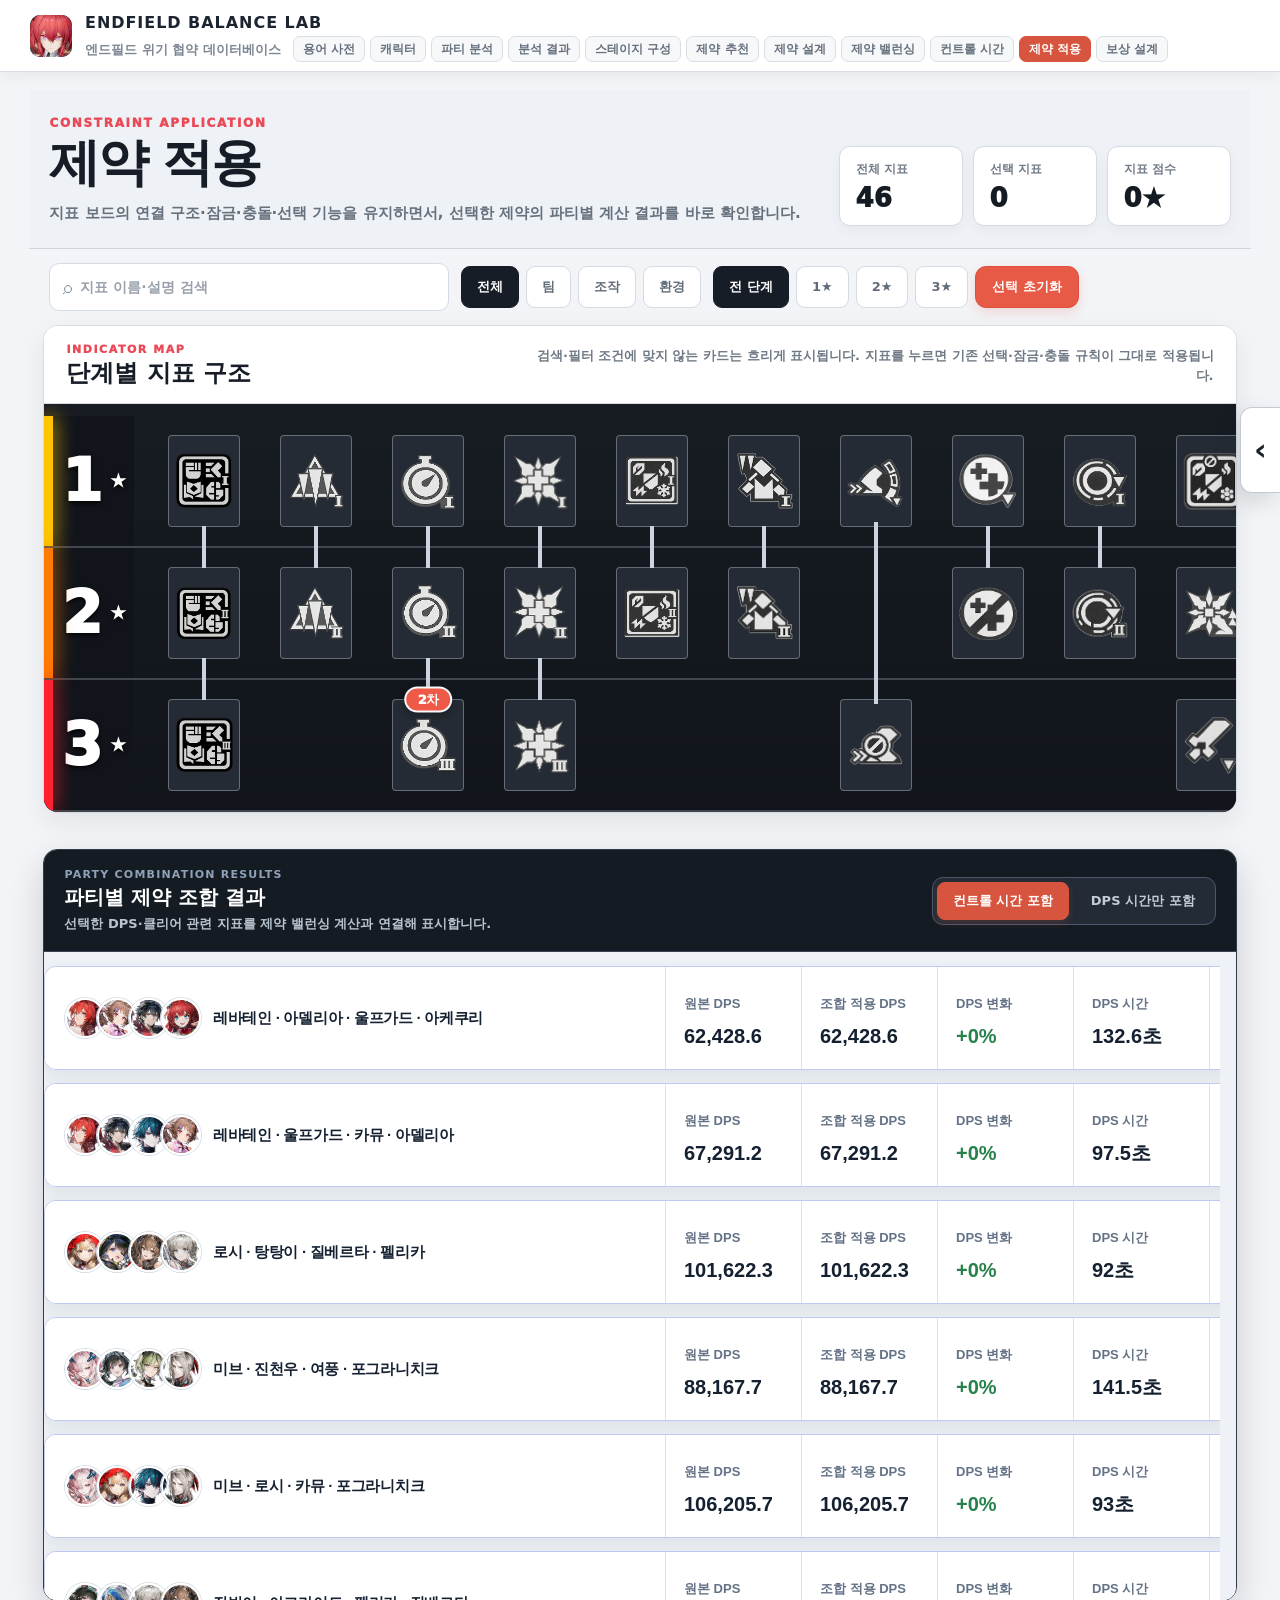
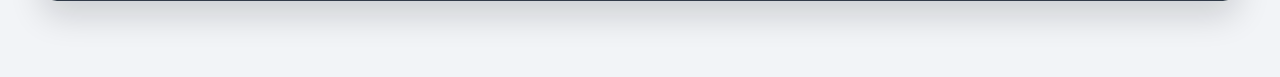
==== commit 2516cf2c: "DD" ====
--- a/constraint-application/index.html
+++ b/constraint-application/index.html
@@ -40,6 +40,7 @@
           <a href="../constraint-balancing/index.html">제약 밸런싱</a>
           <a href="../control-time/index.html">컨트롤 시간</a>
           <a href="index.html" class="active" aria-current="page">제약 적용</a>
+          <a href="../reward/index.html">보상 설계</a>
         </nav>
       </div>
     </div>
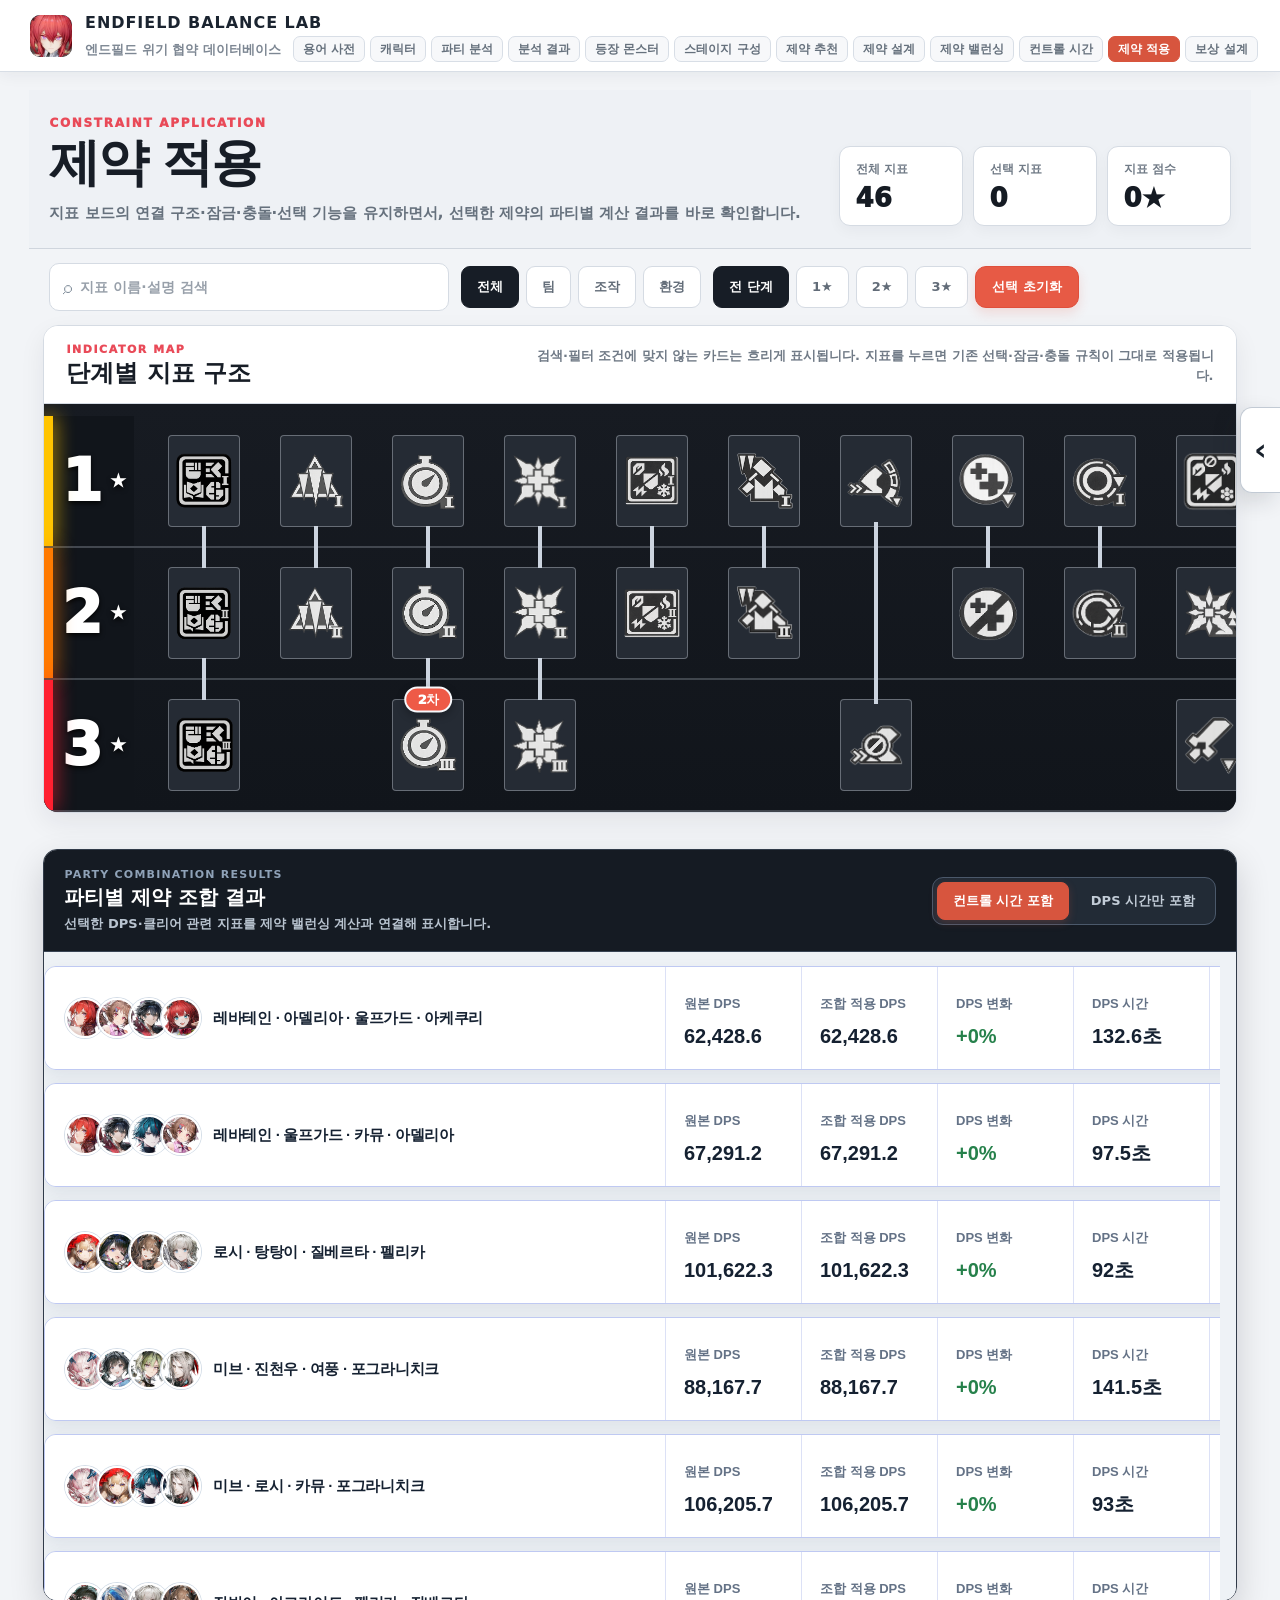
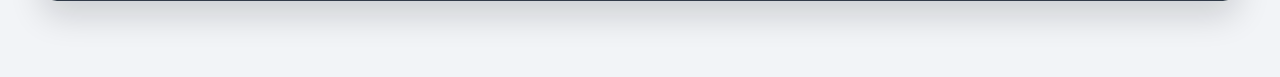
==== commit 7daef9a9: "몬스터 구성 페이지 추가" ====
--- a/constraint-application/index.html
+++ b/constraint-application/index.html
@@ -34,6 +34,7 @@
           <a href="../characters.html">캐릭터</a>
           <a href="../index.html">파티 분석</a>
           <a href="../results.html">분석 결과</a>
+          <a href="../monster-patterns/index.html">등장 몬스터</a>
           <a href="../dungeon-monsters.html">스테이지 구성</a>
           <a href="../constraints.html">제약 추천</a>
           <a href="../constraint-board.html">제약 설계</a>
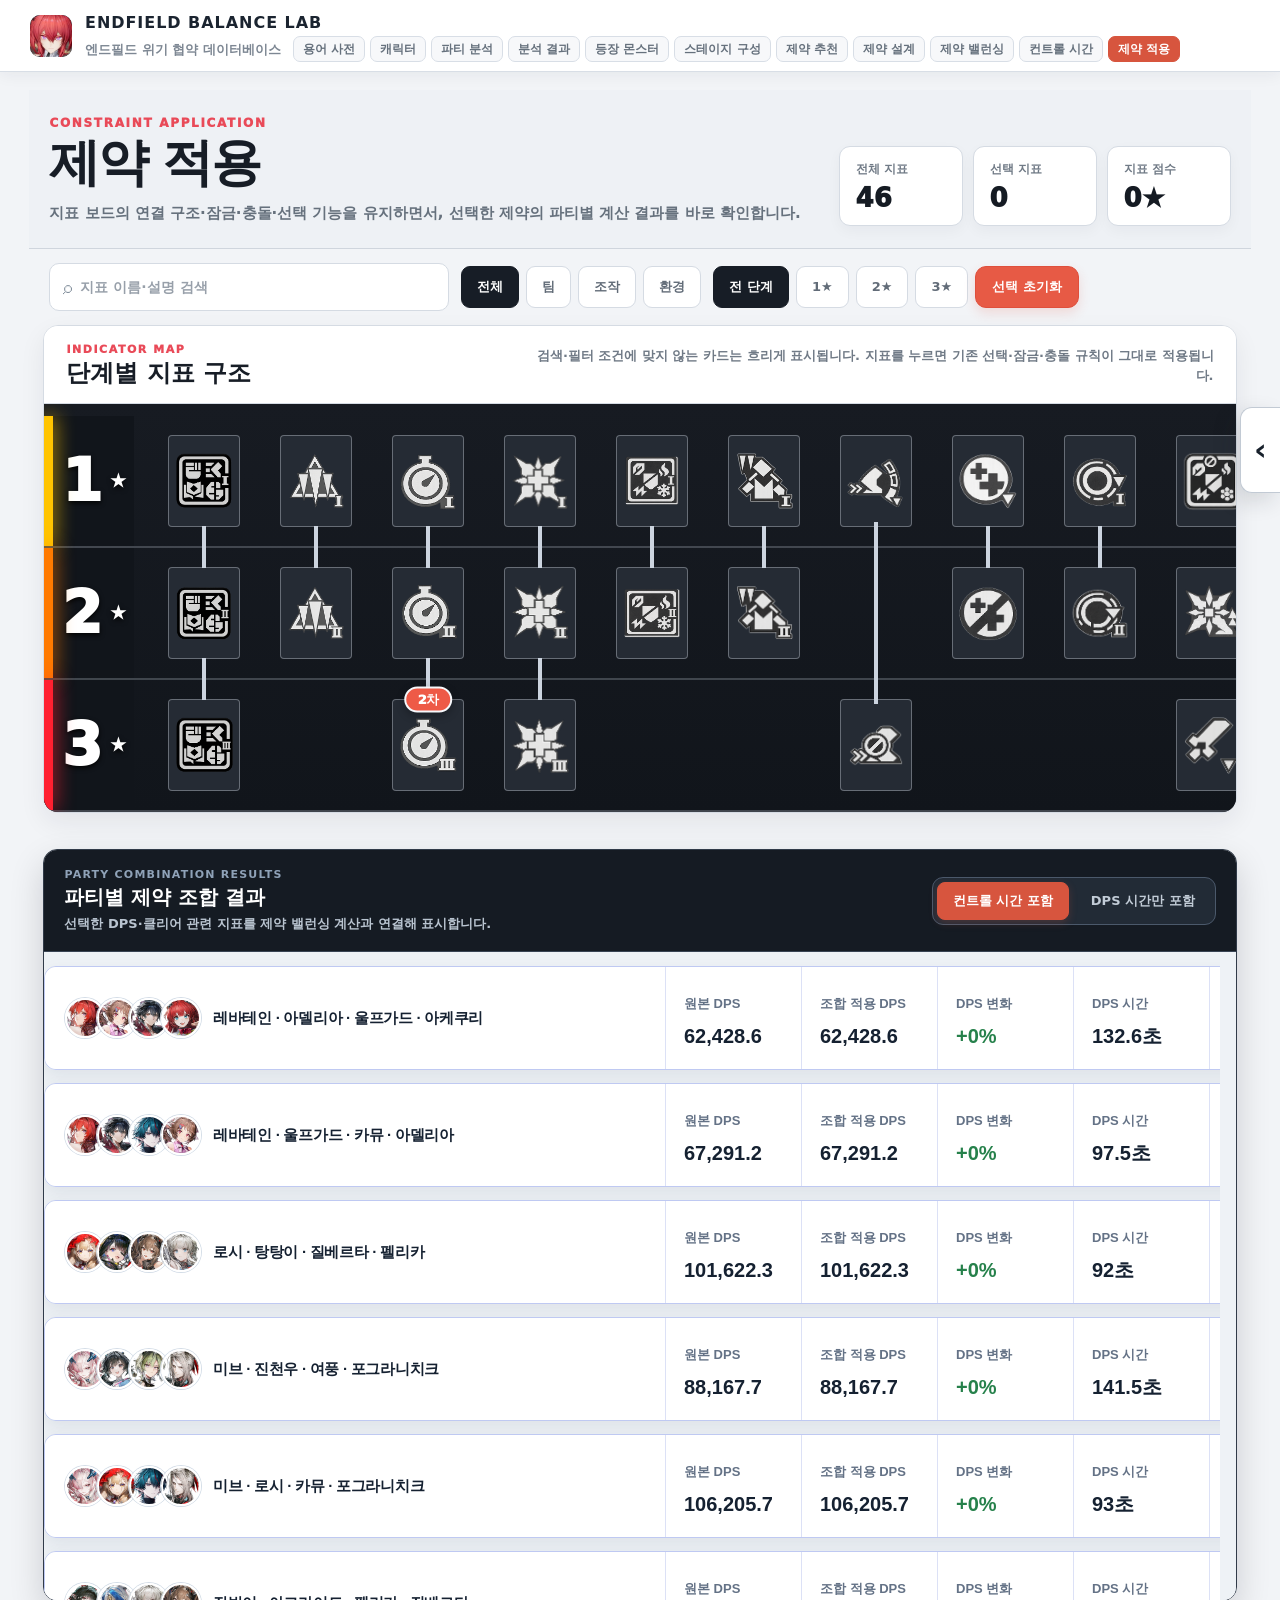
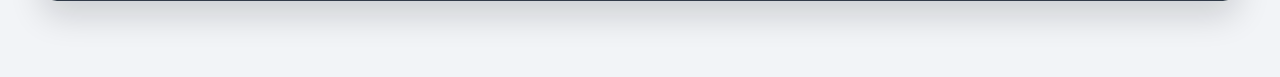
==== commit af889770: "보상 설계 메뉴 원본 제거" ====
--- a/constraint-application/index.html
+++ b/constraint-application/index.html
@@ -41,7 +41,6 @@
           <a href="../constraint-balancing/index.html">제약 밸런싱</a>
           <a href="../control-time/index.html">컨트롤 시간</a>
           <a href="index.html" class="active" aria-current="page">제약 적용</a>
-          <a href="../reward/index.html">보상 설계</a>
         </nav>
       </div>
     </div>
